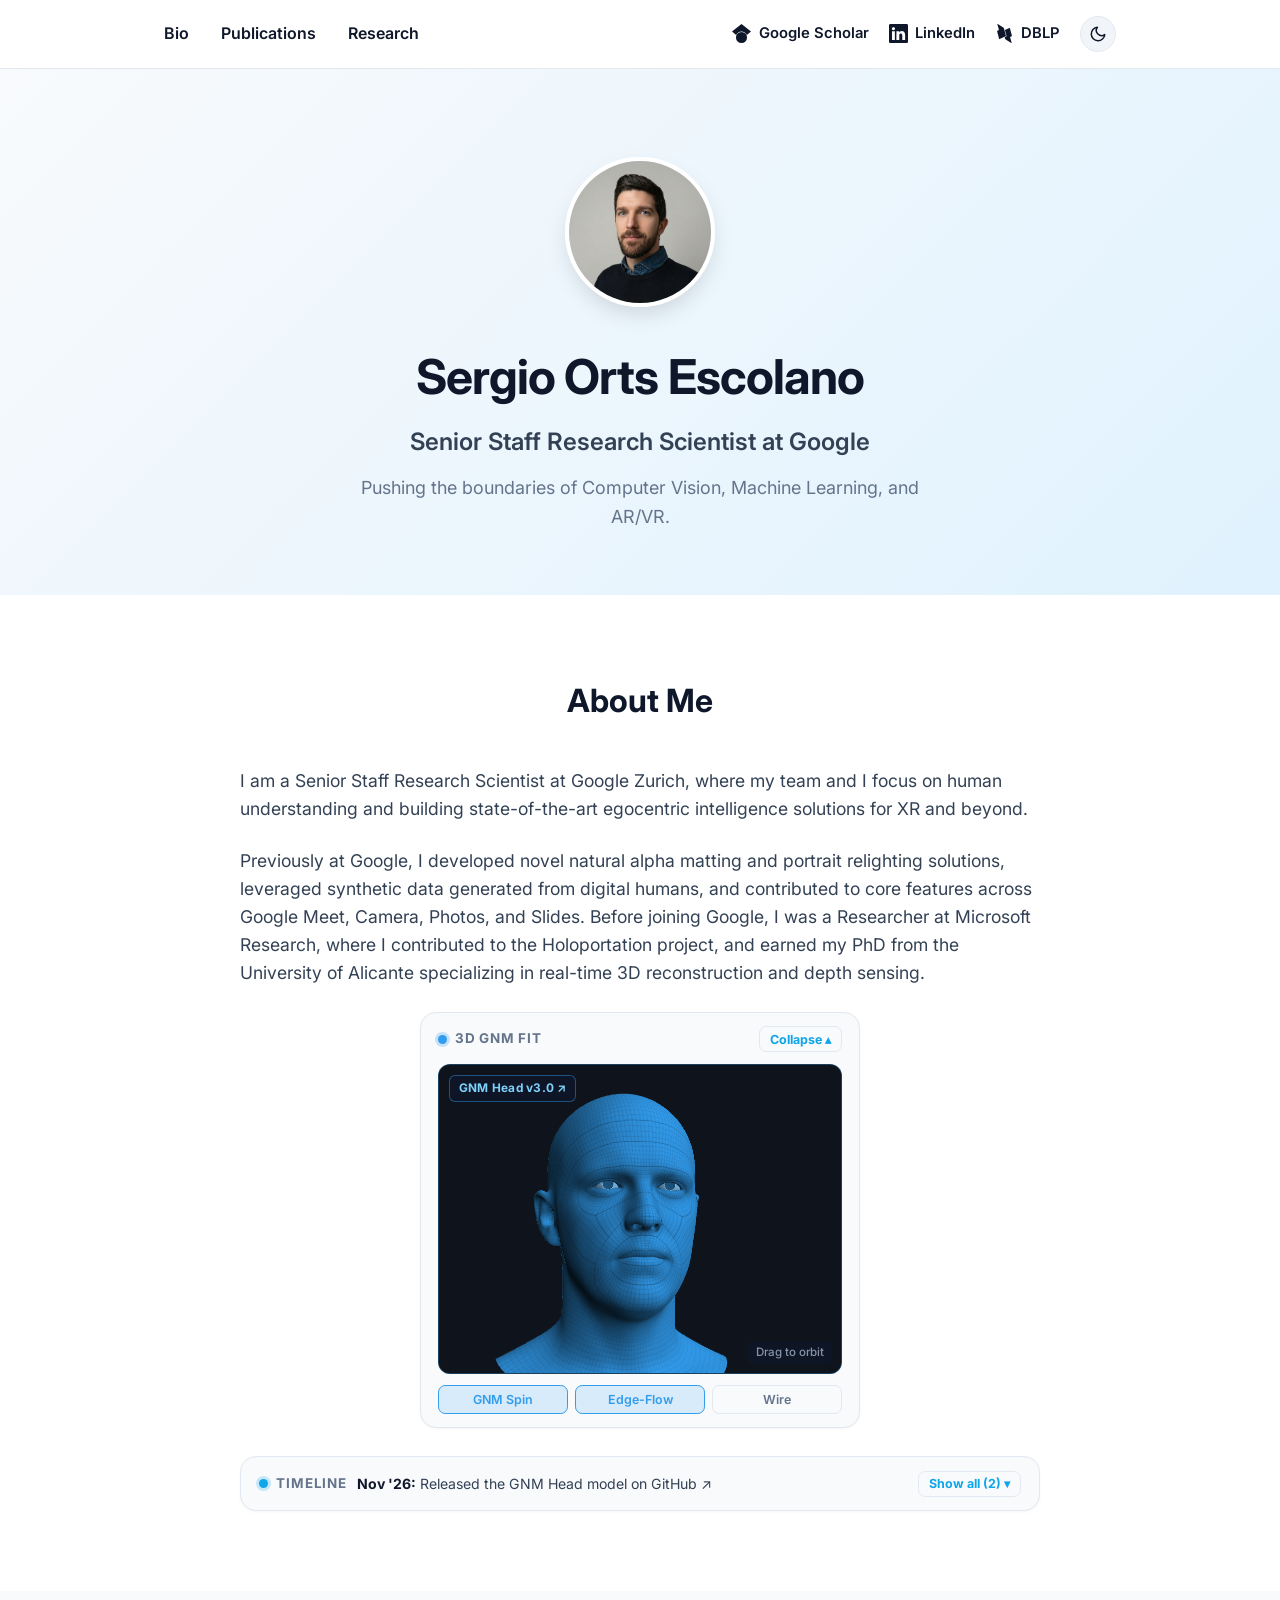
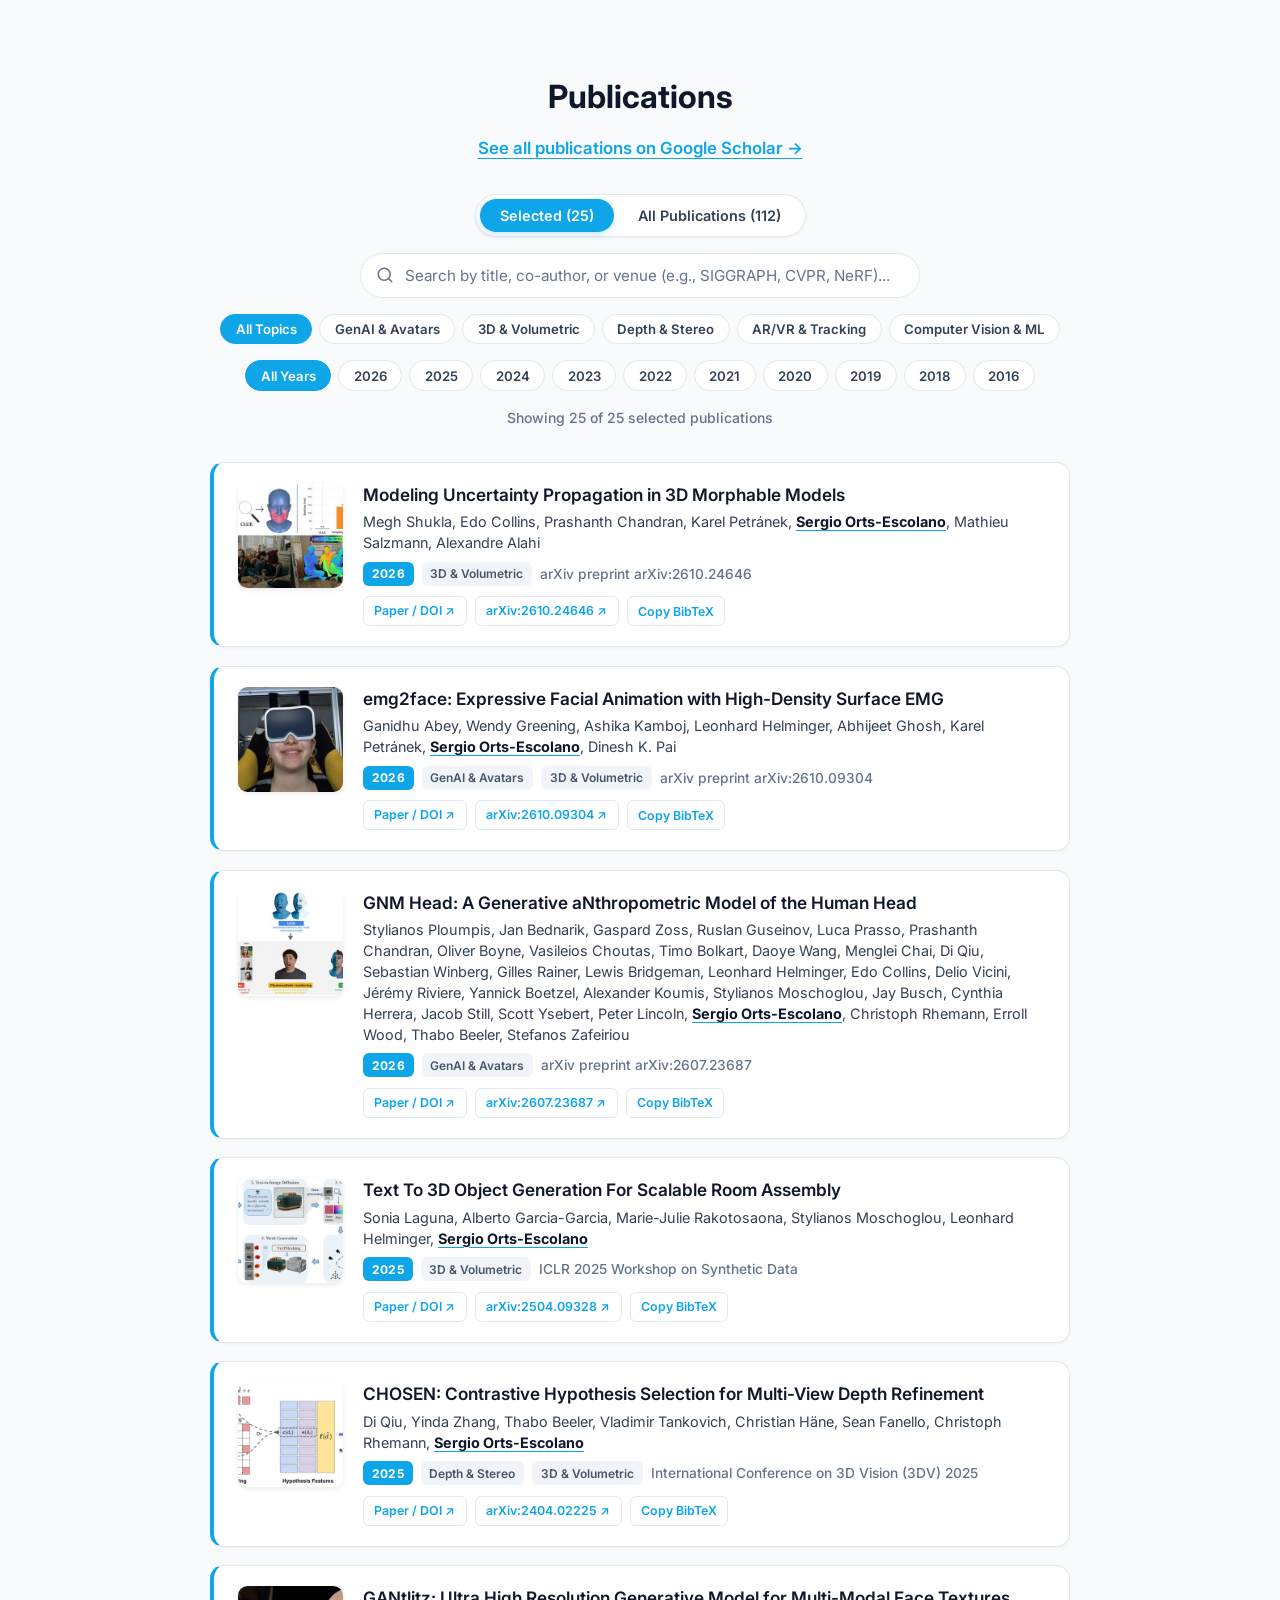
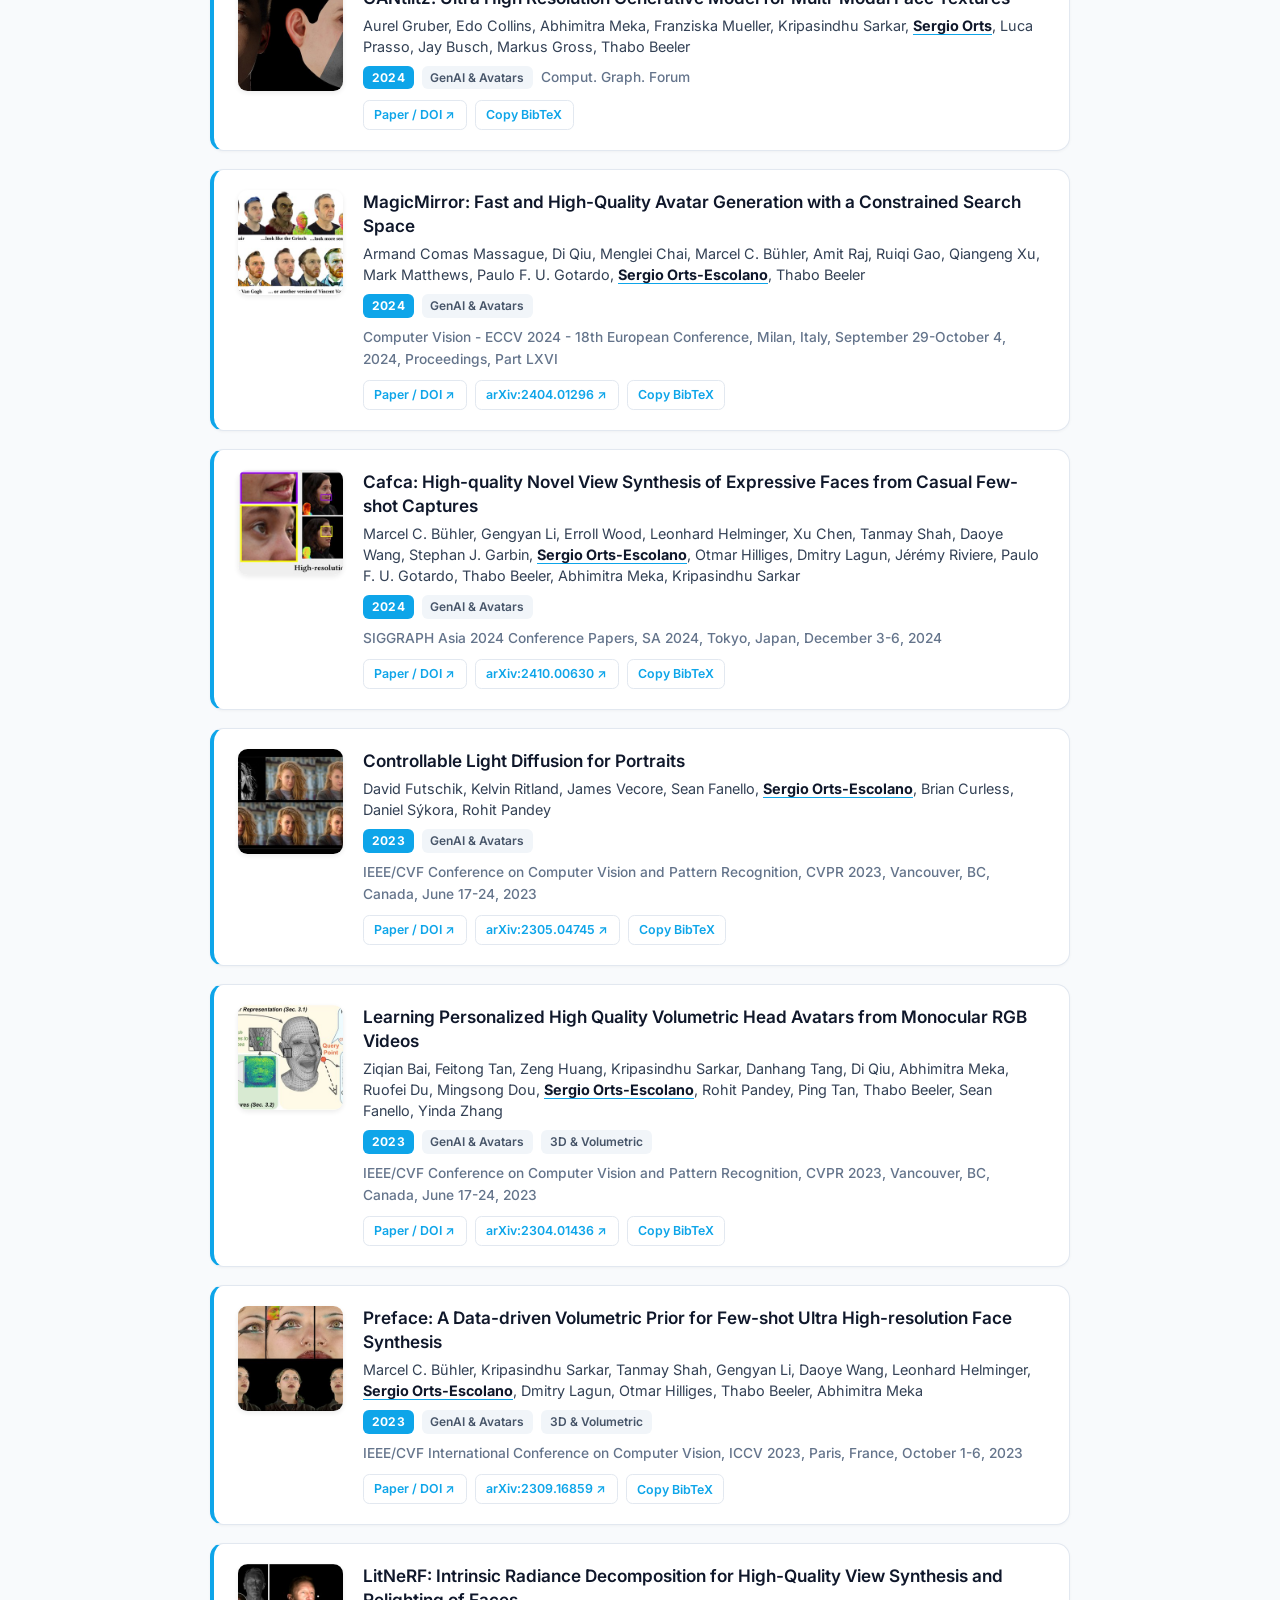
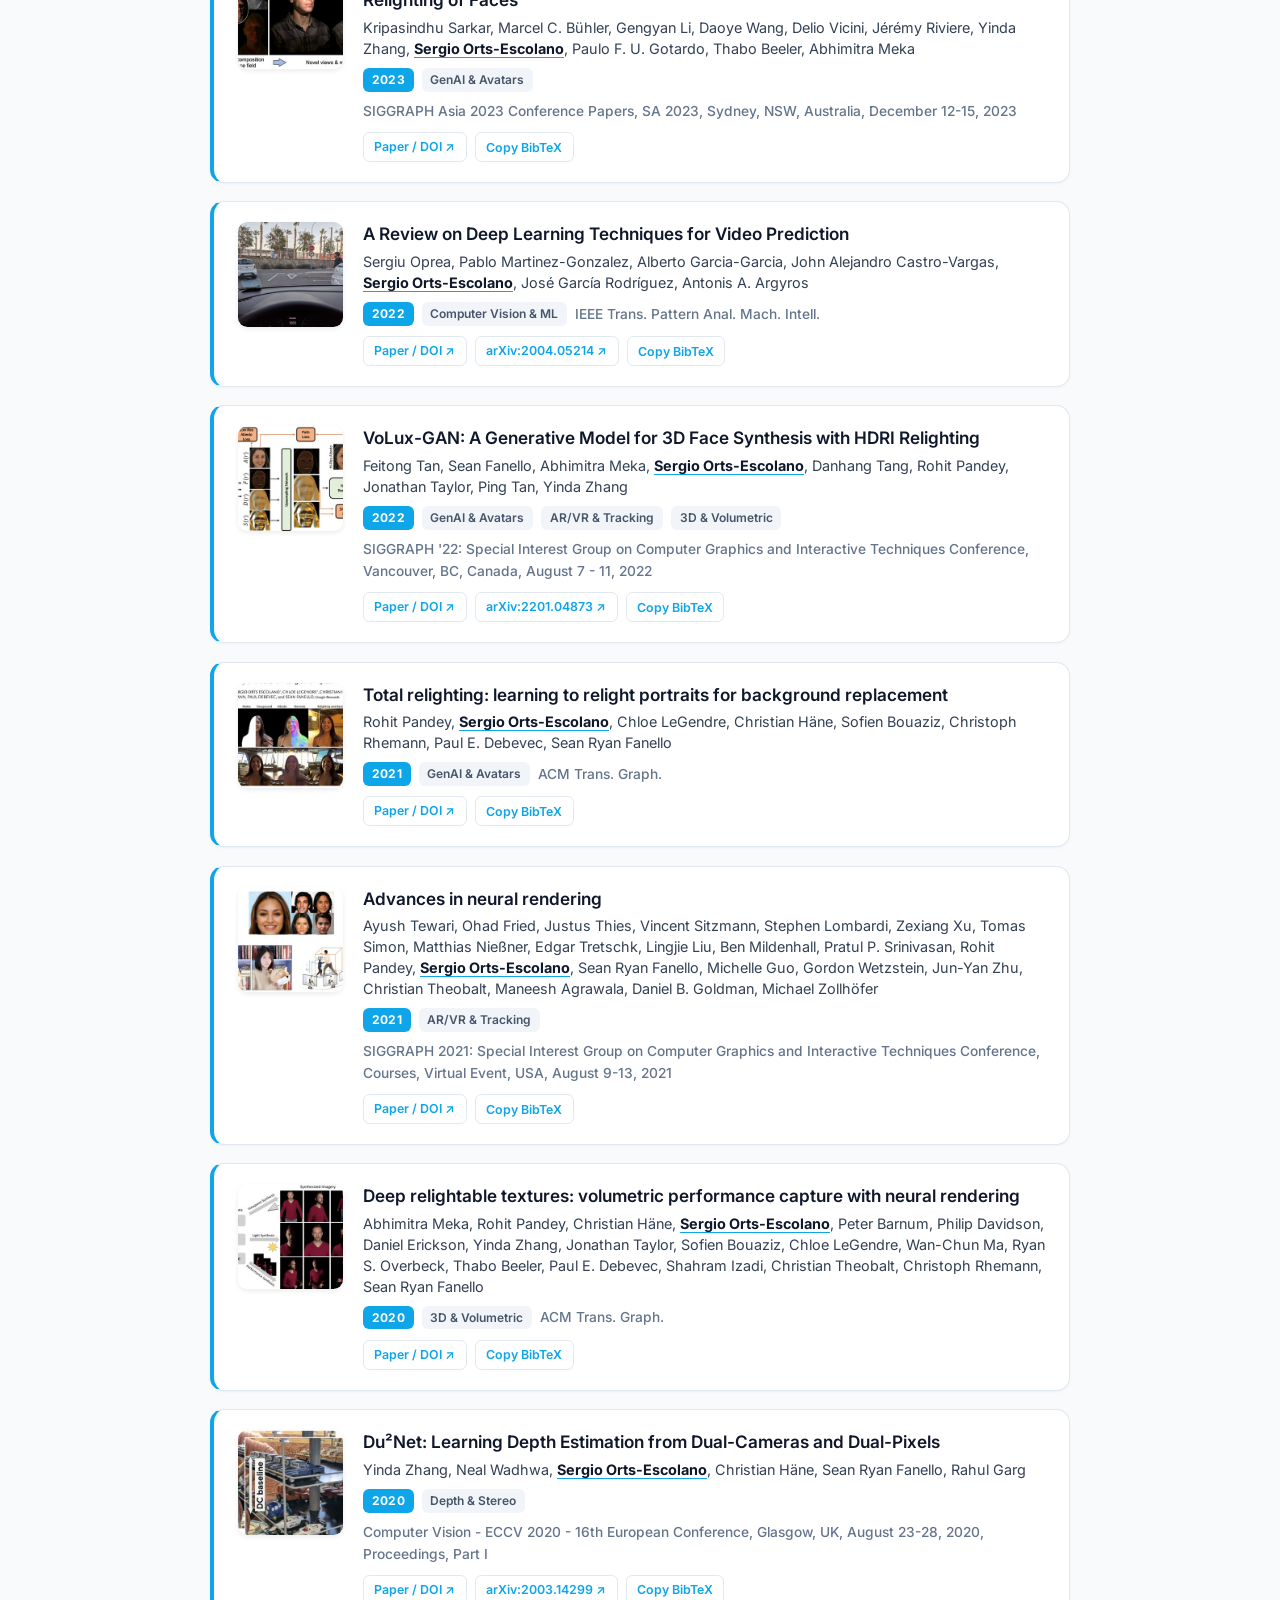
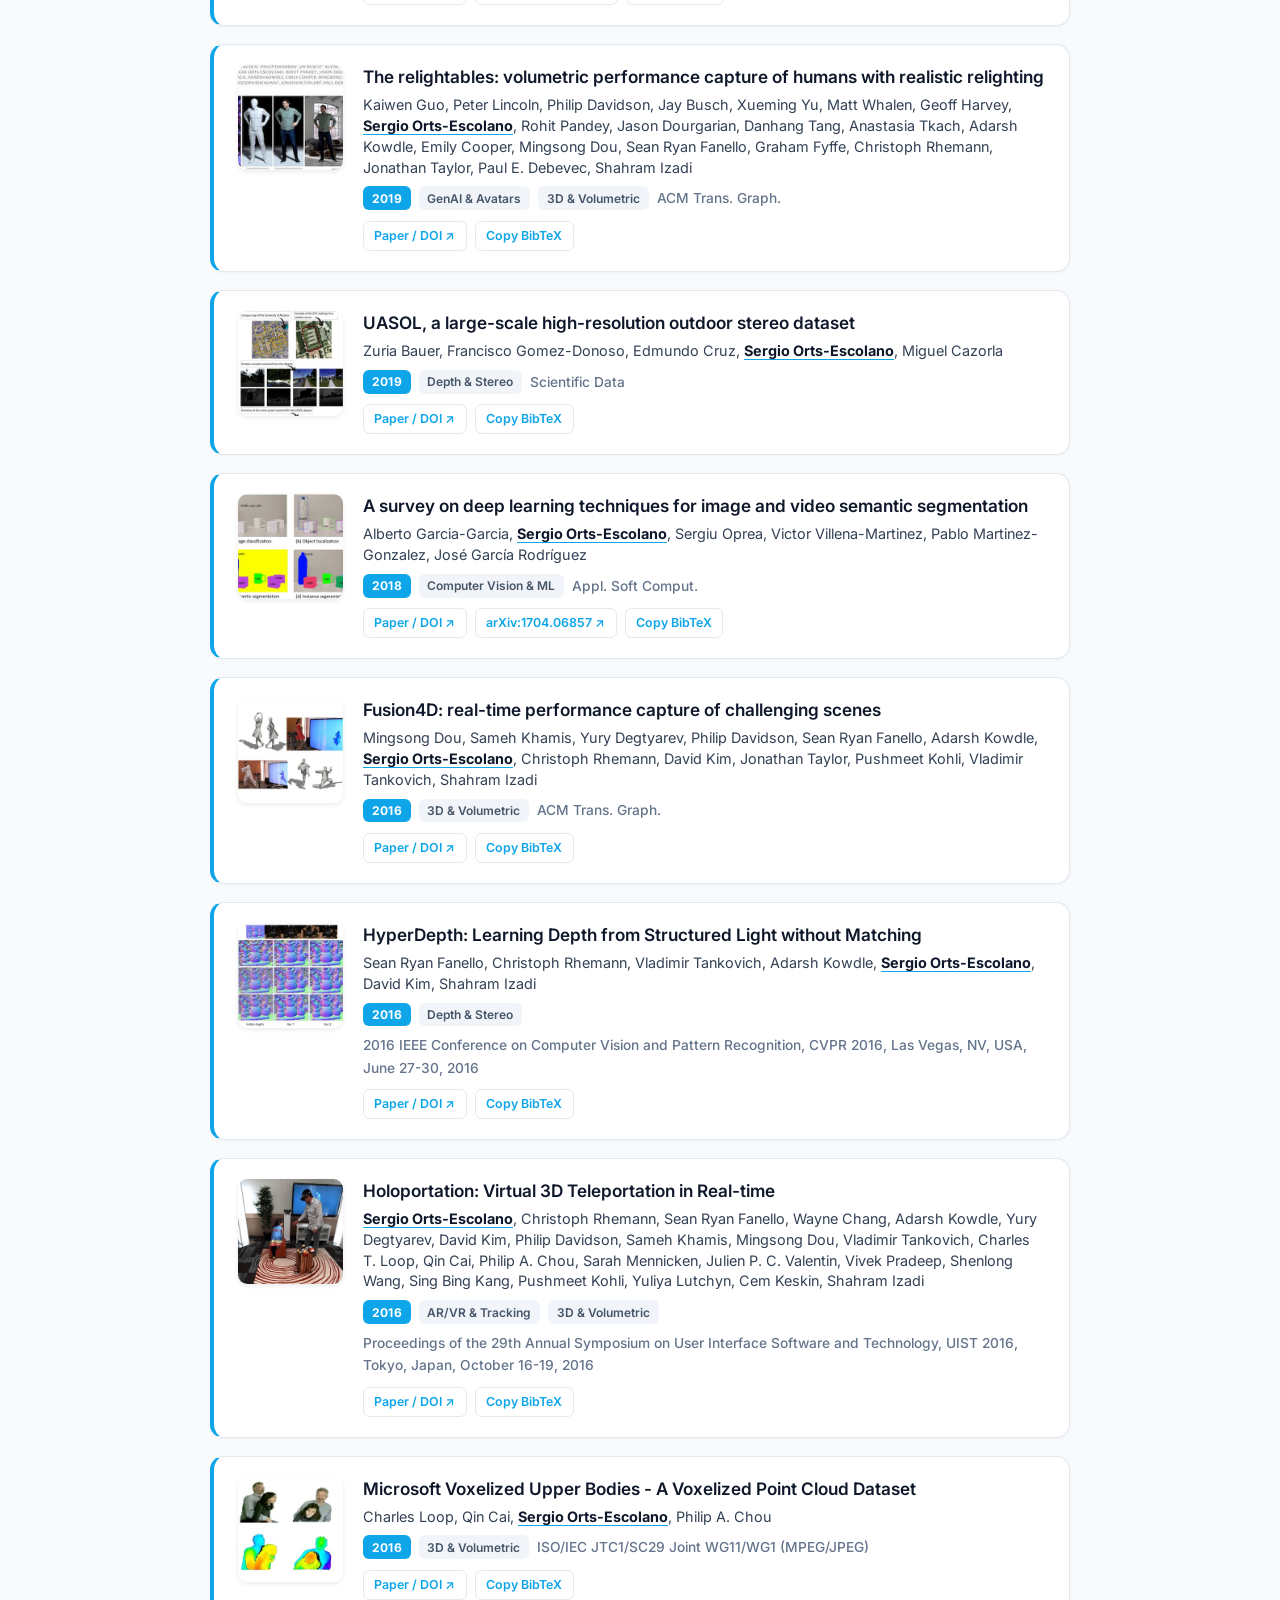
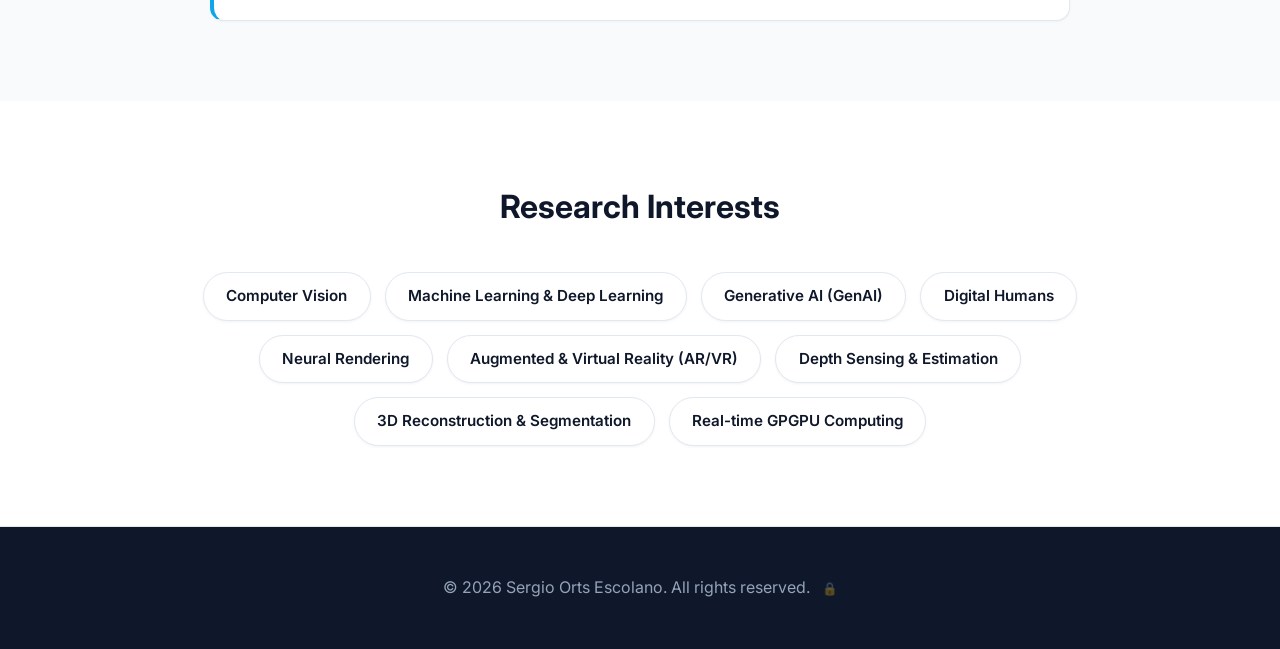
==== index.html @ dd2d7b8d "Enlarge desktop floating 3D GNM viewer and news timeline panels" ====
<!DOCTYPE html>
<html lang="en">

<head>
    <meta charset="UTF-8">
    <meta name="viewport" content="width=device-width, initial-scale=1.0">
    <title>Sergio Orts Escolano - Senior Staff Research Scientist</title>
    <meta name="description"
        content="Sergio Orts Escolano is a Senior Staff Research Scientist at Google specializing in Computer Vision, Machine Learning, Neural Rendering, 3D Reconstruction, and AR/VR.">
    <meta name="author" content="Sergio Orts Escolano">

    <!-- Open Graph / Social Sharing -->
    <meta property="og:type" content="website">
    <meta property="og:title" content="Sergio Orts Escolano - Senior Staff Research Scientist">
    <meta property="og:description"
        content="Pushing the boundaries of Computer Vision, Machine Learning, Generative AI, and AR/VR at Google.">
    <meta property="og:image" content="profile.png">
    <meta name="twitter:card" content="summary">
    <meta name="twitter:title" content="Sergio Orts Escolano - Senior Staff Research Scientist">
    <meta name="twitter:description"
        content="Pushing the boundaries of Computer Vision, Machine Learning, Generative AI, and AR/VR at Google.">
    <meta name="twitter:image" content="profile.png">

    <link rel="icon" type="image/svg+xml"
        href="data:image/svg+xml,<svg xmlns='http://www.w3.org/2000/svg' viewBox='0 0 100 100'><rect width='100' height='100' rx='20' fill='%230F172A'/><text x='50%25' y='54%25' dominant-baseline='central' text-anchor='middle' fill='%2338BDF8' font-family='sans-serif' font-weight='700' font-size='48'>SO</text></svg>">
    <link rel="preconnect" href="https://fonts.googleapis.com">
    <link rel="preconnect" href="https://fonts.gstatic.com" crossorigin>
    <link href="https://fonts.googleapis.com/css2?family=Inter:wght@400;500;600;700&display=swap" rel="stylesheet">
    <meta http-equiv="Cache-Control" content="no-cache, no-store, must-revalidate">
    <meta http-equiv="Pragma" content="no-cache">
    <meta http-equiv="Expires" content="0">
    <link rel="stylesheet" href="style.css?v=20261109b">
    <script>
        (function () {
            const savedTheme = localStorage.getItem('theme');
            if (savedTheme === 'dark' || (!savedTheme && window.matchMedia('(prefers-color-scheme: dark)').matches)) {
                document.documentElement.setAttribute('data-theme', 'dark');
            }
        })();
    </script>
</head>

<body>
    <header class="header">
        <div class="container">
            <nav class="nav" aria-label="Primary Navigation">
                <a href="#bio" class="nav-link">Bio</a>
                <a href="#publications" class="nav-link">Publications</a>
                <a href="#research" class="nav-link">Research</a>
            </nav>
            <div class="social-links">
                <a href="https://scholar.google.com/citations?hl=en&user=dznX1DMAAAAJ" target="_blank"
                    rel="noopener noreferrer" aria-label="Google Scholar">
                    <svg role="img" viewBox="0 0 24 24" fill="currentColor" class="social-icon"
                        xmlns="http://www.w3.org/2000/svg">
                        <title>Google Scholar</title>
                        <path
                            d="M5.242 13.769L0 9.5 12 0l12 9.5-5.242 4.269C17.548 11.249 14.978 9.5 12 9.5c-2.977 0-5.548 1.748-6.758 4.269zM12 10a7 7 0 1 0 0 14 7 7 0 0 0 0-14z" />
                    </svg>
                    <span>Google Scholar</span>
                </a>
                <a href="https://www.linkedin.com/in/sergioortsescolano" target="_blank" rel="noopener noreferrer"
                    aria-label="LinkedIn">
                    <svg role="img" viewBox="0 0 16 16" fill="currentColor" class="social-icon"
                        xmlns="http://www.w3.org/2000/svg">
                        <title>LinkedIn</title>
                        <path
                            d="M0 1.146C0 .513.526 0 1.175 0h13.65C15.474 0 16 .513 16 1.146v13.708c0 .633-.526 1.146-1.175 1.146H1.175C.526 16 0 15.487 0 14.854zm4.943 12.248V6.169H2.542v7.225zm-1.2-8.212c.837 0 1.358-.554 1.358-1.248-.015-.709-.52-1.248-1.342-1.248S2.4 3.226 2.4 3.934c0 .694.521 1.248 1.327 1.248zm4.908 8.212V9.359c0-.216.016-.432.08-.586.173-.431.568-.878 1.232-.878.869 0 1.216.662 1.216 1.634v3.865h2.401V9.25c0-2.22-1.184-3.252-2.764-3.252-1.274 0-1.845.7-2.165 1.193v.025h-.016l.016-.025V6.169h-2.4c.03.678 0 7.225 0 7.225z" />
                    </svg>
                    <span>LinkedIn</span>
                </a>
                <a href="https://dblp.org/pid/92/9685.html" target="_blank" rel="noopener noreferrer"
                    aria-label="DBLP">
                    <svg role="img" viewBox="0 0 24 24" fill="currentColor" class="social-icon"
                        xmlns="http://www.w3.org/2000/svg">
                        <title>DBLP</title>
                        <path
                            d="M3.075.002c-.096.013-.154.092-.094.31L4.97 7.73 3.1 8.6s-.56.26-.4.85l2.45 9.159s.16.59.72.33l6.169-2.869 1.3-.61s.52-.24.42-.79l-.01-.06-1.13-4.22-.658-2.45-.672-2.49v-.04s-.16-.59-.84-1L3.5.141s-.265-.16-.425-.139zM18.324 5.03a.724.724 0 0 0-.193.06l-5.602 2.6.862 3.2 1.09 4.08.01.06c.05.47-.411.79-.411.79l-1.88.87.5 1.89.04.1c.07.17.28.6.81.91l6.95 4.269s.68.41.52-.17l-1.981-7.4 1.861-.86s.56-.26.4-.85L18.85 5.42s-.116-.452-.526-.39z" />
                    </svg>
                    <span>DBLP</span>
                </a>
                <button id="theme-toggle" class="theme-toggle" type="button" aria-label="Toggle dark mode"
                    title="Toggle dark/light mode">
                    <svg class="sun-icon" xmlns="http://www.w3.org/2000/svg" width="18" height="18" viewBox="0 0 24 24"
                        fill="none" stroke="currentColor" stroke-width="2" stroke-linecap="round"
                        stroke-linejoin="round">
                        <circle cx="12" cy="12" r="5"></circle>
                        <line x1="12" y1="1" x2="12" y2="3"></line>
                        <line x1="12" y1="21" x2="12" y2="23"></line>
                        <line x1="4.22" y1="4.22" x2="5.64" y2="5.64"></line>
                        <line x1="18.36" y1="18.36" x2="19.78" y2="19.78"></line>
                        <line x1="1" y1="12" x2="3" y2="12"></line>
                        <line x1="21" y1="12" x2="23" y2="12"></line>
                        <line x1="4.22" y1="19.78" x2="5.64" y2="18.36"></line>
                        <line x1="18.36" y1="5.64" x2="19.78" y2="4.22"></line>
                    </svg>
                    <svg class="moon-icon" xmlns="http://www.w3.org/2000/svg" width="18" height="18" viewBox="0 0 24 24"
                        fill="none" stroke="currentColor" stroke-width="2" stroke-linecap="round"
                        stroke-linejoin="round">
                        <path d="M21 12.79A9 9 0 1 1 11.21 3 7 7 0 0 0 21 12.79z"></path>
                    </svg>
                </button>
            </div>
        </div>
    </header>

    <main>
        <section id="hero" class="hero text-center">
            <div class="container">
                <img src="profile.png" alt="Sergio Orts Escolano" class="profile-pic" width="150" height="150">
                <h1 class="name">Sergio Orts Escolano</h1>
                <p class="title">Senior Staff Research Scientist at Google</p>
                <p class="tagline">Pushing the boundaries of Computer Vision, Machine Learning, and AR/VR.</p>
            </div>
        </section>

        <section id="bio" class="section">
            <div class="container">
                <h2 class="section-title">About Me</h2>
                <div class="bio-content">
                    <p>
                        I am a Senior Staff Research Scientist at Google Zurich, where my team and I focus on human
                        understanding and building state-of-the-art egocentric intelligence solutions for XR and beyond.
                    </p>
                    <p>
                        Previously at Google, I developed novel natural alpha matting and portrait relighting solutions,
                        leveraged synthetic data generated from digital humans, and contributed to core features across
                        Google Meet, Camera, Photos, and Slides. Before joining Google, I was a Researcher at Microsoft
                        Research, where I contributed to the Holoportation project, and earned my PhD from the
                        University of Alicante specializing in real-time 3D reconstruction and depth sensing.
                    </p>
                </div>
                <aside id="gnm-floating-viewer" class="gnm-viewer-card" aria-label="3D GNM Face Model Viewer"></aside>
                <aside id="news-timeline-spine" class="news-spine" aria-label="Recent News Timeline"></aside>
            </div>
        </section>

        <section id="publications" class="section bg-light">
            <div class="container">
                <h2 class="section-title">Publications</h2>
                <p class="text-center scholar-subtitle">
                    <a href="https://scholar.google.com/citations?hl=en&user=dznX1DMAAAAJ" target="_blank"
                        rel="noopener noreferrer" class="scholar-link">
                        See all publications on Google Scholar &rarr;
                    </a>
                </p>

                <div class="pub-controls">
                    <div id="view-mode-filters" class="view-mode-toggle text-center" role="group"
                        aria-label="Filter between selected and all publications">
                        <!-- Selected / All toggle injected here -->
                    </div>

                    <div class="search-wrapper">
                        <svg class="search-icon" xmlns="http://www.w3.org/2000/svg" width="18" height="18"
                            viewBox="0 0 24 24" fill="none" stroke="currentColor" stroke-width="2"
                            stroke-linecap="round" stroke-linejoin="round">
                            <circle cx="11" cy="11" r="8"></circle>
                            <line x1="21" y1="21" x2="16.65" y2="16.65"></line>
                        </svg>
                        <input type="search" id="pub-search" class="pub-search-input"
                            placeholder="Search by title, co-author, or venue (e.g., SIGGRAPH, CVPR, NeRF)..."
                            aria-label="Search publications">
                    </div>

                    <div id="category-filters" class="category-filters text-center" role="group"
                        aria-label="Filter by topic">
                        <!-- Category filters injected here -->
                    </div>

                    <div id="year-filters" class="year-filters text-center" role="group" aria-label="Filter by year">
                        <!-- Year filters injected here -->
                    </div>

                    <div id="pub-count" class="pub-count text-center" aria-live="polite"></div>
                </div>

                <div id="dynamic-publications" class="publication-list">
                    <div class="text-center">Loading publications...</div>
                </div>
            </div>
        </section>

        <section id="research" class="section">
            <div class="container">
                <h2 class="section-title">Research Interests</h2>
                <ul class="interests-list">
                    <li>Computer Vision</li>
                    <li>Machine Learning &amp; Deep Learning</li>
                    <li>Generative AI (GenAI)</li>
                    <li>Digital Humans</li>
                    <li>Neural Rendering</li>
                    <li>Augmented &amp; Virtual Reality (AR/VR)</li>
                    <li>Depth Sensing &amp; Estimation</li>
                    <li>3D Reconstruction &amp; Segmentation</li>
                    <li>Real-time GPGPU Computing</li>
                </ul>
            </div>
        </section>
    </main>

    <footer class="footer text-center">
        <div class="container">
            <p>
                &copy; <span id="current-year">2026</span> Sergio Orts Escolano. All rights reserved.
                <button type="button" id="admin-footer-trigger" class="admin-footer-trigger" aria-label="Manage Publications" title="Manage Publications">
                    &#128274;
                </button>
            </p>
        </div>
    </footer>
    <script src="scripts/publications.js?v=20261109b"></script>
    <script src="scripts/gnm_viewer.js?v=20261109b"></script>
    <script src="scripts/admin.js?v=20261109b"></script>
</body>

</html>
---- style.css ----
:root {
    --primary-color: #0F172A;
    /* Dark Slate */
    --accent-color: #0EA5E9;
    /* Sky Blue */
    --accent-hover: #0284C7;
    --text-color: #334155;
    --muted-color: #64748B;
    --bg-color: #FFFFFF;
    --light-bg: #F8FAFC;
    --card-bg: #FFFFFF;
    --border-color: #E2E8F0;
    --header-bg: rgba(255, 255, 255, 0.92);
    --hero-gradient: linear-gradient(135deg, #F8FAFC 0%, #E0F2FE 100%);
    --badge-bg: #F1F5F9;
    --badge-text: #475569;
    --font-family: 'Inter', -apple-system, BlinkMacSystemFont, sans-serif;
    --max-width: 1000px;
}

[data-theme="dark"] {
    --primary-color: #F8FAFC;
    --accent-color: #38BDF8;
    --accent-hover: #7DD3FC;
    --text-color: #CBD5E1;
    --muted-color: #94A3B8;
    --bg-color: #0B1120;
    --light-bg: #111827;
    --card-bg: #1E293B;
    --border-color: #334155;
    --header-bg: rgba(11, 17, 32, 0.92);
    --hero-gradient: linear-gradient(135deg, #0F172A 0%, #0C4A6E 100%);
    --badge-bg: #334155;
    --badge-text: #E2E8F0;
}

html {
    scroll-behavior: smooth;
    scroll-padding-top: 5rem;
}

* {
    box-sizing: border-box;
    margin: 0;
    padding: 0;
}

body {
    font-family: var(--font-family);
    color: var(--text-color);
    line-height: 1.6;
    background-color: var(--bg-color);
    transition: background-color 0.25s ease, color 0.25s ease;
}

a {
    text-decoration: none;
    color: inherit;
    transition: color 0.2s ease;
}

a:hover {
    color: var(--accent-color);
}

.container {
    max-width: var(--max-width);
    margin: 0 auto;
    padding: 0 1.5rem;
}

/* Header */
.header {
    background-color: var(--header-bg);
    backdrop-filter: blur(12px);
    -webkit-backdrop-filter: blur(12px);
    position: sticky;
    top: 0;
    z-index: 100;
    border-bottom: 1px solid var(--border-color);
    padding: 1rem 0;
    transition: background-color 0.25s ease, border-color 0.25s ease;
}

.header .container {
    display: flex;
    justify-content: space-between;
    align-items: center;
}

.nav {
    display: flex;
    justify-content: center;
    gap: 2rem;
}

.nav-link {
    font-weight: 600;
    color: var(--primary-color);
    position: relative;
    padding: 0.25rem 0;
}

.nav-link::after {
    content: '';
    position: absolute;
    left: 0;
    bottom: 0;
    width: 0;
    height: 2px;
    background-color: var(--accent-color);
    transition: width 0.2s ease;
}

.nav-link:hover::after {
    width: 100%;
}

/* Theme Toggle */
.theme-toggle {
    background: var(--badge-bg);
    border: 1px solid var(--border-color);
    color: var(--primary-color);
    width: 36px;
    height: 36px;
    border-radius: 50%;
    display: inline-flex;
    align-items: center;
    justify-content: center;
    cursor: pointer;
    transition: all 0.2s ease;
}

.theme-toggle:hover {
    border-color: var(--accent-color);
    color: var(--accent-color);
    transform: translateY(-1px);
}

.sun-icon {
    display: none;
}

.moon-icon {
    display: block;
}

[data-theme="dark"] .sun-icon {
    display: block;
}

[data-theme="dark"] .moon-icon {
    display: none;
}

/* Hero */
.hero {
    padding: 5.5rem 0 4rem;
    background: var(--hero-gradient);
    color: var(--primary-color);
}

.text-center {
    text-align: center;
}

.profile-pic {
    width: 150px;
    height: 150px;
    border-radius: 50%;
    object-fit: cover;
    margin-bottom: 1.5rem;
    border: 4px solid var(--card-bg);
    box-shadow: 0 10px 25px -5px rgba(0, 0, 0, 0.15);
}

.name {
    font-size: 3rem;
    font-weight: 700;
    margin-bottom: 0.5rem;
    letter-spacing: -0.02em;
}

.title {
    font-size: 1.5rem;
    font-weight: 600;
    color: var(--text-color);
    margin-bottom: 0.75rem;
}

.tagline {
    font-size: 1.125rem;
    color: var(--muted-color);
    max-width: 600px;
    margin: 0 auto;
}

/* Sections */
.section {
    padding: 5rem 0;
}

.section-title {
    font-size: 2rem;
    font-weight: 700;
    color: var(--primary-color);
    margin-bottom: 2.5rem;
    text-align: center;
}

.bg-light {
    background-color: var(--light-bg);
}

/* Bio */
.bio-content p {
    margin-bottom: 1.5rem;
    font-size: 1.1rem;
    max-width: 800px;
    margin-left: auto;
    margin-right: auto;
}

/* Interests */
.interests-list {
    display: flex;
    flex-wrap: wrap;
    justify-content: center;
    gap: 0.875rem;
    list-style: none;
}

.interests-list li {
    background: var(--card-bg);
    border: 1px solid var(--border-color);
    padding: 0.7rem 1.4rem;
    border-radius: 2rem;
    font-weight: 600;
    font-size: 0.95rem;
    color: var(--primary-color);
    box-shadow: 0 1px 3px rgba(0, 0, 0, 0.05);
    transition: transform 0.2s ease, border-color 0.2s ease;
}

.interests-list li:hover {
    transform: translateY(-2px);
    border-color: var(--accent-color);
}

/* Projects */
.project-grid {
    display: grid;
    grid-template-columns: repeat(auto-fit, minmax(320px, 1fr));
    gap: 2rem;
}

.project-card {
    background: var(--card-bg);
    padding: 0;
    border-radius: 1rem;
    border: 1px solid var(--border-color);
    transition: transform 0.2s ease, box-shadow 0.2s ease, border-color 0.2s ease;
    display: flex;
    flex-direction: column;
    overflow: hidden;
}

@media (min-width: 768px) {
    .project-card {
        flex-direction: row;
        align-items: stretch;
    }

    .project-img {
        width: 200px;
        height: auto;
        min-height: 100%;
        object-fit: cover;
        flex-shrink: 0;
    }
}

.project-img {
    width: 100%;
    height: 190px;
    object-fit: cover;
}

.project-content {
    padding: 1.75rem;
    display: flex;
    flex-direction: column;
    justify-content: center;
}

.project-card:hover {
    transform: translateY(-3px);
    box-shadow: 0 10px 20px -5px rgba(0, 0, 0, 0.12);
    border-color: var(--accent-color);
}

.project-card h3 {
    font-size: 1.4rem;
    margin-bottom: 0.25rem;
    color: var(--primary-color);
}

.project-role {
    font-size: 0.8rem;
    text-transform: uppercase;
    letter-spacing: 0.06em;
    color: var(--accent-color);
    margin-bottom: 0.85rem;
    font-weight: 700;
}

/* Publications Controls */
.scholar-subtitle {
    margin-top: -1.75rem;
    margin-bottom: 2rem;
}

.scholar-link {
    display: inline-block;
    color: var(--accent-color);
    font-weight: 600;
    font-size: 1.05rem;
    text-decoration: underline;
    text-underline-offset: 4px;
}

.scholar-link:hover {
    color: var(--accent-hover);
}

.pub-controls {
    max-width: 860px;
    margin: 0 auto 2rem;
    display: flex;
    flex-direction: column;
    gap: 1rem;
}

.view-mode-toggle {
    display: inline-flex;
    align-self: center;
    background: var(--card-bg);
    border: 1px solid var(--border-color);
    border-radius: 2.5rem;
    padding: 0.25rem;
    gap: 0.25rem;
    box-shadow: 0 1px 3px rgba(0, 0, 0, 0.05);
}

.view-mode-btn {
    background: transparent;
    border: none;
    color: var(--text-color);
    padding: 0.5rem 1.25rem;
    border-radius: 2rem;
    font-family: var(--font-family);
    font-size: 0.9rem;
    font-weight: 600;
    cursor: pointer;
    transition: all 0.2s ease;
}

.view-mode-btn:hover {
    color: var(--accent-color);
}

.view-mode-btn.active {
    background: var(--accent-color);
    color: #FFFFFF;
    box-shadow: 0 2px 6px rgba(14, 165, 233, 0.25);
}

.search-wrapper {
    position: relative;
    max-width: 560px;
    width: 100%;
    margin: 0 auto;
}

.search-icon {
    position: absolute;
    left: 1rem;
    top: 50%;
    transform: translateY(-50%);
    color: var(--muted-color);
    pointer-events: none;
}

.pub-search-input {
    width: 100%;
    padding: 0.75rem 1rem 0.75rem 2.75rem;
    border-radius: 2rem;
    border: 1px solid var(--border-color);
    background-color: var(--card-bg);
    color: var(--primary-color);
    font-family: var(--font-family);
    font-size: 0.95rem;
    outline: none;
    transition: border-color 0.2s ease, box-shadow 0.2s ease;
}

.pub-search-input::placeholder {
    color: var(--muted-color);
}

.pub-search-input:focus {
    border-color: var(--accent-color);
    box-shadow: 0 0 0 3px rgba(14, 165, 233, 0.15);
}

/* Filter Buttons */
.category-filters,
.year-filters {
    display: flex;
    flex-wrap: wrap;
    justify-content: center;
    gap: 0.45rem;
}

.filter-btn {
    background: var(--card-bg);
    border: 1px solid var(--border-color);
    color: var(--text-color);
    padding: 0.4rem 0.9rem;
    border-radius: 2rem;
    font-family: var(--font-family);
    font-size: 0.825rem;
    font-weight: 600;
    cursor: pointer;
    transition: all 0.18s ease;
}

.filter-btn:hover {
    border-color: var(--accent-color);
    color: var(--accent-color);
}

.filter-btn.active {
    background: var(--accent-color);
    border-color: var(--accent-color);
    color: #FFFFFF;
}

.pub-count {
    font-size: 0.875rem;
    color: var(--muted-color);
    font-weight: 500;
}

/* Publications List */
.publication-list {
    max-width: 860px;
    margin: 0 auto;
    display: flex;
    flex-direction: column;
    gap: 1.15rem;
}

.publication-item {
    background: var(--card-bg);
    padding: 1.25rem 1.5rem;
    border-radius: 0.85rem;
    border: 1px solid var(--border-color);
    border-left: 4px solid var(--accent-color);
    box-shadow: 0 1px 3px rgba(0, 0, 0, 0.04);
    display: flex;
    flex-direction: row;
    gap: 1.25rem;
    align-items: flex-start;
    transition: transform 0.2s ease, box-shadow 0.2s ease;
}

.publication-item:hover {
    transform: translateY(-2px);
    box-shadow: 0 6px 16px -4px rgba(0, 0, 0, 0.08);
}

.publication-img {
    width: 105px;
    height: 105px;
    object-fit: cover;
    border-radius: 0.6rem;
    box-shadow: 0 2px 5px rgba(0, 0, 0, 0.08);
    flex-shrink: 0;
}

.publication-content-wrapper {
    flex: 1;
    min-width: 0;
}

.publication-item cite {
    display: block;
    font-style: normal;
    font-weight: 600;
    font-size: 1.075rem;
    line-height: 1.4;
    color: var(--primary-color);
    margin-bottom: 0.35rem;
}

.publication-link {
    color: var(--primary-color);
    text-decoration: none;
    transition: color 0.2s ease;
}

.publication-link:hover {
    color: var(--accent-color);
    text-decoration: underline;
    text-underline-offset: 3px;
}

.pub-author {
    font-size: 0.9rem;
    color: var(--text-color);
    margin-bottom: 0.5rem;
    line-height: 1.45;
}

.pub-author .author-self {
    color: var(--primary-color);
    font-weight: 700;
    text-decoration: underline;
    text-decoration-color: var(--accent-color);
    text-underline-offset: 3px;
}

.pub-meta {
    display: flex;
    flex-wrap: wrap;
    align-items: center;
    gap: 0.5rem;
    margin-bottom: 0.65rem;
}

.pub-year-badge {
    background: var(--accent-color);
    color: #FFFFFF;
    font-size: 0.75rem;
    font-weight: 700;
    padding: 0.15rem 0.55rem;
    border-radius: 0.375rem;
    letter-spacing: 0.02em;
}

.pub-cat-badge {
    background: var(--badge-bg);
    color: var(--badge-text);
    font-size: 0.75rem;
    font-weight: 600;
    padding: 0.15rem 0.55rem;
    border-radius: 0.375rem;
}

.publication-item .conf {
    font-size: 0.86rem;
    color: var(--muted-color);
    font-weight: 500;
}

.pub-actions {
    display: flex;
    flex-wrap: wrap;
    gap: 0.5rem;
    margin-top: 0.5rem;
}

.pub-action-btn {
    display: inline-flex;
    align-items: center;
    gap: 0.3rem;
    padding: 0.25rem 0.65rem;
    font-size: 0.775rem;
    font-weight: 600;
    font-family: var(--font-family);
    color: var(--accent-color);
    background: transparent;
    border: 1px solid var(--border-color);
    border-radius: 0.4rem;
    cursor: pointer;
    transition: all 0.18s ease;
}

.pub-action-btn:hover {
    background: var(--accent-color);
    border-color: var(--accent-color);
    color: #FFFFFF;
}

/* Footer */
.footer {
    padding: 3rem 0;
    background-color: #0F172A;
    color: #94A3B8;
    border-top: 1px solid var(--border-color);
}

.social-links {
    margin-bottom: 0;
    display: flex;
    align-items: center;
    justify-content: center;
    gap: 1.25rem;
}

.social-links a {
    color: var(--primary-color);
    font-weight: 600;
    font-size: 0.925rem;
    display: flex;
    align-items: center;
    gap: 0.45rem;
}

.social-links a:hover {
    color: var(--accent-color);
}

.social-icon {
    width: 19px;
    height: 19px;
}

/* Responsive */
@media (max-width: 768px) {
    html {
        scroll-padding-top: 7.5rem;
    }

    .header .container {
        flex-direction: column;
        gap: 0.85rem;
    }

    .nav {
        flex-direction: row;
        flex-wrap: wrap;
        justify-content: center;
        gap: 1.25rem;
    }

    .social-links {
        flex-wrap: wrap;
        gap: 1rem;
    }

    .name {
        font-size: 2.25rem;
    }

    .title {
        font-size: 1.25rem;
    }
}

@media (max-width: 600px) {
    .publication-item {
        flex-direction: column;
        padding: 1.15rem;
        gap: 0.85rem;
    }

    .publication-img {
        width: 64px;
        height: 64px;
    }

    .social-links a span {
        font-size: 0.85rem;
    }
}

/* =========================================================================
   Password-Protected Publications Admin Panel & Modals
   ========================================================================= */
.admin-footer-trigger {
    background: transparent;
    border: none;
    color: #475569;
    font-size: 0.78rem;
    margin-left: 0.5rem;
    cursor: pointer;
    opacity: 0.35;
    transition: opacity 0.2s ease, transform 0.2s ease;
    vertical-align: middle;
}

.admin-footer-trigger:hover {
    opacity: 0.9;
    transform: scale(1.1);
}

.admin-panel-section {
    padding: 3rem 0 1.5rem;
    background: var(--light-bg);
    border-top: 2px solid var(--accent-color);
    border-bottom: 1px solid var(--border-color);
}

.admin-dashboard-card {
    background: var(--card-bg);
    border: 1px solid var(--border-color);
    border-radius: 1rem;
    padding: 1.75rem;
    box-shadow: 0 10px 25px -5px rgba(0, 0, 0, 0.08);
}

.admin-header-bar {
    display: flex;
    justify-content: space-between;
    align-items: flex-start;
    flex-wrap: wrap;
    gap: 1rem;
    margin-bottom: 1.5rem;
    padding-bottom: 1.25rem;
    border-bottom: 1px solid var(--border-color);
}

.admin-badge-pill {
    display: inline-block;
    background: rgba(14, 165, 233, 0.14);
    color: var(--accent-color);
    font-size: 0.75rem;
    font-weight: 700;
    padding: 0.2rem 0.65rem;
    border-radius: 1rem;
    margin-bottom: 0.35rem;
    text-transform: uppercase;
    letter-spacing: 0.05em;
}

.admin-title {
    font-size: 1.5rem;
    font-weight: 700;
    color: var(--primary-color);
}

.admin-header-actions {
    display: flex;
    flex-wrap: wrap;
    gap: 0.5rem;
    align-items: center;
}

.admin-stats-grid {
    display: grid;
    grid-template-columns: repeat(auto-fit, minmax(160px, 1fr));
    gap: 0.85rem;
    margin-bottom: 1.25rem;
}

.admin-stat-box {
    background: var(--light-bg);
    border: 1px solid var(--border-color);
    border-radius: 0.75rem;
    padding: 0.85rem 1rem;
    display: flex;
    flex-direction: column;
}

.admin-stat-label {
    font-size: 0.78rem;
    color: var(--muted-color);
    font-weight: 600;
    text-transform: uppercase;
    letter-spacing: 0.03em;
}

.admin-stat-value {
    font-size: 1.55rem;
    font-weight: 700;
    color: var(--primary-color);
    margin-top: 0.15rem;
}

.admin-save-toolbar {
    display: flex;
    justify-content: space-between;
    align-items: center;
    flex-wrap: wrap;
    gap: 0.85rem;
    background: var(--light-bg);
    border: 1px solid var(--border-color);
    border-radius: 0.75rem;
    padding: 0.85rem 1.1rem;
    margin-bottom: 1.25rem;
}

.admin-save-left {
    display: flex;
    flex-wrap: wrap;
    gap: 0.6rem;
    align-items: center;
}

.admin-unsaved-indicator {
    display: none;
    align-items: center;
    gap: 0.45rem;
    font-size: 0.85rem;
    font-weight: 600;
    color: #D97706;
}

.admin-unsaved-indicator.visible {
    display: inline-flex;
}

.admin-unsaved-dot {
    width: 9px;
    height: 9px;
    border-radius: 50%;
    background: #F59E0B;
    box-shadow: 0 0 0 3px rgba(245, 158, 11, 0.25);
}

/* Buttons & Inputs */
.admin-btn {
    display: inline-flex;
    align-items: center;
    justify-content: center;
    gap: 0.35rem;
    padding: 0.5rem 0.95rem;
    border-radius: 0.5rem;
    font-family: var(--font-family);
    font-size: 0.85rem;
    font-weight: 600;
    cursor: pointer;
    border: 1px solid transparent;
    transition: all 0.18s ease;
}

.admin-btn-sm {
    padding: 0.32rem 0.68rem;
    font-size: 0.78rem;
}

.admin-btn-primary {
    background: var(--accent-color);
    color: #FFFFFF;
}

.admin-btn-primary:hover {
    background: var(--accent-hover);
}

.admin-btn-accent {
    background: #10B981;
    color: #FFFFFF;
}

.admin-btn-accent:hover {
    background: #059669;
}

.admin-btn-secondary {
    background: var(--card-bg);
    border-color: var(--border-color);
    color: var(--primary-color);
}

.admin-btn-secondary:hover {
    border-color: var(--accent-color);
    color: var(--accent-color);
}

.admin-btn-danger-outline {
    background: transparent;
    border-color: #EF4444;
    color: #EF4444;
}

.admin-btn-danger-outline:hover {
    background: #EF4444;
    color: #FFFFFF;
}

.admin-input,
.admin-select,
.admin-textarea {
    width: 100%;
    padding: 0.55rem 0.8rem;
    border-radius: 0.5rem;
    border: 1px solid var(--border-color);
    background: var(--card-bg);
    color: var(--primary-color);
    font-family: var(--font-family);
    font-size: 0.875rem;
    outline: none;
}

.admin-input:focus,
.admin-select:focus,
.admin-textarea:focus {
    border-color: var(--accent-color);
    box-shadow: 0 0 0 3px rgba(14, 165, 233, 0.15);
}

.admin-textarea {
    font-family: ui-monospace, SFMono-Regular, Menlo, Monaco, Consolas, monospace;
    font-size: 0.8rem;
    resize: vertical;
}

/* Filter Bar & Rows */
.admin-filter-bar {
    display: grid;
    grid-template-columns: 1fr auto auto;
    gap: 0.65rem;
    margin-bottom: 0.75rem;
}

.admin-table-count {
    font-size: 0.82rem;
    color: var(--muted-color);
    margin-bottom: 0.65rem;
    font-weight: 500;
}

.admin-pub-list {
    display: flex;
    flex-direction: column;
    gap: 0.6rem;
    max-height: 680px;
    overflow-y: auto;
    padding-right: 0.25rem;
}

.admin-pub-row {
    display: flex;
    align-items: center;
    gap: 1rem;
    padding: 0.75rem 1rem;
    border: 1px solid var(--border-color);
    border-radius: 0.65rem;
    background: var(--card-bg);
    transition: border-color 0.15s ease;
}

.admin-pub-row.is-selected {
    border-left: 4px solid #F59E0B;
}

.admin-pub-row:hover {
    border-color: var(--accent-color);
}

.admin-row-thumb-wrap {
    position: relative;
    width: 64px;
    height: 64px;
    flex-shrink: 0;
    cursor: pointer;
    border-radius: 0.45rem;
    overflow: hidden;
    border: 1px solid var(--border-color);
}

.admin-row-thumb {
    width: 100%;
    height: 100%;
    object-fit: cover;
}

.admin-thumb-overlay-btn {
    position: absolute;
    inset: 0;
    background: rgba(15, 23, 42, 0.68);
    color: #FFFFFF;
    border: none;
    font-size: 0.68rem;
    font-weight: 700;
    opacity: 0;
    cursor: pointer;
    transition: opacity 0.15s ease;
}

.admin-row-thumb-wrap:hover .admin-thumb-overlay-btn {
    opacity: 1;
}

.admin-thumb-staged-badge {
    position: absolute;
    top: 3px;
    right: 3px;
    background: #10B981;
    color: #FFFFFF;
    font-size: 0.6rem;
    font-weight: 800;
    padding: 1px 4px;
    border-radius: 3px;
}

.admin-row-main {
    flex: 1;
    min-width: 0;
}

.admin-row-title-line {
    display: flex;
    align-items: baseline;
    gap: 0.45rem;
    margin-bottom: 0.2rem;
}

.admin-year-pill {
    background: var(--badge-bg);
    color: var(--primary-color);
    font-size: 0.72rem;
    font-weight: 700;
    padding: 0.1rem 0.45rem;
    border-radius: 0.3rem;
    flex-shrink: 0;
}

.admin-row-title {
    font-size: 0.92rem;
    color: var(--primary-color);
    line-height: 1.3;
}

.admin-row-authors {
    font-size: 0.78rem;
    color: var(--text-color);
    white-space: nowrap;
    overflow: hidden;
    text-overflow: ellipsis;
}

.admin-row-venue {
    font-size: 0.74rem;
    color: var(--muted-color);
    margin-top: 0.12rem;
}

.admin-row-controls {
    display: flex;
    align-items: center;
    gap: 0.55rem;
    flex-shrink: 0;
    flex-wrap: wrap;
}

.admin-star-btn {
    padding: 0.35rem 0.7rem;
    border-radius: 2rem;
    border: 1px solid var(--border-color);
    background: var(--light-bg);
    color: var(--muted-color);
    font-size: 0.78rem;
    font-weight: 700;
    cursor: pointer;
    transition: all 0.15s ease;
}

.admin-star-btn.active {
    background: rgba(245, 158, 11, 0.16);
    border-color: #F59E0B;
    color: #D97706;
}

.admin-multi-cat-group {
    display: flex;
    flex-wrap: wrap;
    gap: 0.32rem;
    margin-top: 0.42rem;
}

.admin-cat-chip {
    background: var(--light-bg);
    border: 1px solid var(--border-color);
    color: var(--muted-color);
    padding: 0.16rem 0.52rem;
    border-radius: 1rem;
    font-family: var(--font-family);
    font-size: 0.7rem;
    font-weight: 600;
    cursor: pointer;
    transition: all 0.15s ease;
}

.admin-cat-chip:hover {
    border-color: var(--accent-color);
    color: var(--primary-color);
}

.admin-cat-chip.active {
    background: rgba(14, 165, 233, 0.14);
    border-color: var(--accent-color);
    color: var(--accent-color);
}

.admin-cat-chip.pinned {
    background: var(--accent-color);
    border-color: var(--accent-color);
    color: #FFFFFF;
}

.admin-cat-chip-auto.active {
    background: var(--badge-bg);
    border-color: var(--muted-color);
    color: var(--primary-color);
}

.admin-row-btn-group {
    display: flex;
    gap: 0.35rem;
}

/* Discovery Drawer */
.admin-drawer {
    background: var(--light-bg);
    border: 1px solid var(--accent-color);
    border-radius: 0.75rem;
    padding: 1.25rem;
    margin-bottom: 1.25rem;
}

.admin-drawer-header {
    display: flex;
    justify-content: space-between;
    align-items: flex-start;
    gap: 1rem;
    margin-bottom: 0.85rem;
}

.admin-discovery-lookup-bar {
    display: flex;
    gap: 0.5rem;
    flex-wrap: wrap;
    margin-bottom: 0.85rem;
}

.admin-discovery-lookup-bar .admin-input {
    flex: 1;
    min-width: 240px;
}

.admin-discovery-status {
    font-size: 0.85rem;
    font-weight: 600;
    color: var(--accent-color);
    margin-bottom: 0.75rem;
}

.admin-discovery-results {
    display: flex;
    flex-direction: column;
    gap: 0.55rem;
    max-height: 360px;
    overflow-y: auto;
}

.admin-candidate-card {
    display: flex;
    justify-content: space-between;
    align-items: center;
    gap: 1rem;
    padding: 0.75rem 1rem;
    background: var(--card-bg);
    border: 1px solid var(--border-color);
    border-radius: 0.55rem;
}

.admin-candidate-card.imported {
    opacity: 0.6;
}

.admin-candidate-actions {
    display: flex;
    align-items: center;
    gap: 0.55rem;
    flex-shrink: 0;
}

/* Modals */
.admin-modal-overlay {
    position: fixed;
    inset: 0;
    background: rgba(15, 23, 42, 0.65);
    backdrop-filter: blur(4px);
    z-index: 1000;
    display: none;
    align-items: center;
    justify-content: center;
    padding: 1rem;
}

.admin-modal-overlay.open {
    display: flex;
}

.admin-modal {
    background: var(--card-bg);
    border: 1px solid var(--border-color);
    border-radius: 0.9rem;
    width: 100%;
    max-width: 480px;
    max-height: 92vh;
    display: flex;
    flex-direction: column;
    box-shadow: 0 20px 40px -10px rgba(0, 0, 0, 0.35);
    overflow: hidden;
}

.admin-modal-lg {
    max-width: 720px;
}

.admin-modal-xl {
    max-width: 960px;
}

.admin-modal-header {
    padding: 1.1rem 1.4rem;
    border-bottom: 1px solid var(--border-color);
    display: flex;
    justify-content: space-between;
    align-items: center;
}

.admin-modal-header h3 {
    font-size: 1.1rem;
    color: var(--primary-color);
}

.admin-modal-close {
    background: transparent;
    border: none;
    font-size: 1.5rem;
    line-height: 1;
    color: var(--muted-color);
    cursor: pointer;
}

.admin-modal-body {
    padding: 1.25rem 1.4rem;
    overflow-y: auto;
    display: flex;
    flex-direction: column;
    gap: 0.85rem;
}

.admin-modal-footer {
    padding: 0.95rem 1.4rem;
    border-top: 1px solid var(--border-color);
    display: flex;
    justify-content: flex-end;
    gap: 0.6rem;
    background: var(--light-bg);
}

.admin-form-group {
    display: flex;
    flex-direction: column;
    gap: 0.3rem;
}

.admin-form-group label {
    font-size: 0.8rem;
    font-weight: 600;
    color: var(--primary-color);
}

.admin-form-row-2 {
    display: grid;
    grid-template-columns: 1fr 1fr;
    gap: 0.75rem;
}

.admin-form-row-3 {
    display: grid;
    grid-template-columns: 1fr 1fr 1fr;
    gap: 0.75rem;
}

.admin-checkbox-box,
.admin-checkbox-label {
    display: inline-flex;
    align-items: center;
    gap: 0.45rem;
    font-size: 0.85rem;
    font-weight: 600;
    cursor: pointer;
    padding-top: 0.4rem;
}

.admin-muted-text {
    font-size: 0.84rem;
    color: var(--muted-color);
}

.admin-error-msg {
    color: #EF4444;
    font-size: 0.84rem;
    font-weight: 600;
}

.admin-cat-editor-list {
    display: flex;
    flex-direction: column;
    gap: 0.5rem;
}

.admin-cat-edit-row {
    display: flex;
    gap: 0.5rem;
    align-items: center;
}

/* Thumbnail Studio */
.admin-thumb-studio-toolbar {
    display: flex;
    flex-wrap: wrap;
    gap: 0.55rem;
    align-items: center;
}

.admin-pdf-controls {
    display: inline-flex;
    align-items: center;
    gap: 0.45rem;
    font-size: 0.82rem;
    font-weight: 600;
}

.admin-thumb-workspace {
    display: grid;
    grid-template-columns: 1fr 310px;
    gap: 1.25rem;
    align-items: start;
}

.admin-crop-stage-wrap {
    background: var(--light-bg);
    border: 1px solid var(--border-color);
    border-radius: 0.65rem;
    padding: 0.75rem;
    text-align: center;
}

.admin-crop-instructions {
    font-size: 0.78rem;
    color: var(--muted-color);
    margin-bottom: 0.5rem;
}

.admin-crop-canvas-container {
    display: flex;
    justify-content: center;
    align-items: center;
    overflow: auto;
}

#thumb-source-canvas {
    border: 1px dashed var(--border-color);
    cursor: crosshair;
    max-width: 100%;
    height: auto;
    background: #FFFFFF;
}

.admin-thumb-preview-column {
    display: flex;
    flex-direction: column;
    align-items: center;
    background: var(--light-bg);
    border: 1px solid var(--border-color);
    border-radius: 0.65rem;
    padding: 0.85rem;
}

.admin-preview-label {
    font-size: 0.78rem;
    font-weight: 700;
    color: var(--primary-color);
    margin-bottom: 0.5rem;
}

.admin-thumb-output-canvas {
    width: 220px;
    height: 220px;
    border-radius: 0.6rem;
    border: 2px solid var(--border-color);
    background: #FFFFFF;
    box-shadow: 0 4px 12px rgba(0, 0, 0, 0.08);
}

.admin-empty-state {
    padding: 1.5rem;
    text-align: center;
    color: var(--muted-color);
    font-size: 0.88rem;
}

/* Toast Notifications */
.admin-toast-container {
    position: fixed;
    bottom: 1.25rem;
    right: 1.25rem;
    z-index: 2000;
    display: flex;
    flex-direction: column;
    gap: 0.5rem;
}

.admin-toast {
    padding: 0.7rem 1.1rem;
    border-radius: 0.55rem;
    background: #0F172A;
    color: #FFFFFF;
    font-size: 0.85rem;
    font-weight: 600;
    box-shadow: 0 8px 20px rgba(0, 0, 0, 0.25);
    transition: opacity 0.25s ease, transform 0.25s ease;
}

.admin-toast-success {
    border-left: 4px solid #10B981;
}

.admin-toast-error {
    border-left: 4px solid #EF4444;
}

.admin-toast-info {
    border-left: 4px solid #38BDF8;
}

.admin-toast-hide {
    opacity: 0;
    transform: translateY(8px);
}

@media (max-width: 820px) {
    .admin-filter-bar,
    .admin-form-row-2,
    .admin-form-row-3,
    .admin-thumb-workspace {
        grid-template-columns: 1fr;
    }

    .admin-pub-row {
        flex-direction: column;
        align-items: flex-start;
    }

    .admin-row-controls {
        width: 100%;
        justify-content: space-between;
    }
}

/* =========================================================================
   Floating Right-Side Collapsible News Timeline Spine
   ========================================================================= */
.news-spine {
    position: fixed;
    top: 5.5rem;
    right: clamp(1.25rem, 2.2vw, 2.5rem);
    z-index: 90;
    width: clamp(340px, 22.5vw, 430px);
    background: var(--header-bg);
    backdrop-filter: blur(12px);
    -webkit-backdrop-filter: blur(12px);
    border: 1px solid var(--border-color);
    border-radius: 1rem;
    padding: 1.15rem 1.25rem;
    box-shadow: 0 12px 28px -6px rgba(0, 0, 0, 0.14);
    transition: width 0.22s cubic-bezier(0.4, 0, 0.2, 1), padding 0.22s ease, opacity 0.2s ease, border-color 0.2s ease;
    max-height: calc(100vh - 7rem);
    overflow-y: auto;
}

.news-spine:hover {
    border-color: var(--accent-color);
}

.news-spine.is-compact {
    width: 122px;
    padding: 0.75rem 0.75rem;
    opacity: 0.85;
}

.news-spine.is-compact:hover {
    opacity: 1;
}

.news-spine-header {
    display: flex;
    align-items: center;
    justify-content: space-between;
    gap: 0.5rem;
    margin-bottom: 0.9rem;
}

.news-spine.is-compact .news-spine-header {
    justify-content: flex-end;
    margin-bottom: 0.6rem;
}

.news-spine-title {
    display: inline-flex;
    align-items: center;
    gap: 0.5rem;
    font-size: 0.84rem;
    font-weight: 700;
    text-transform: uppercase;
    letter-spacing: 0.06em;
    color: var(--muted-color);
}

.news-spine.is-compact .news-spine-title {
    display: none;
}

.news-spine-live-dot {
    width: 9px;
    height: 9px;
    border-radius: 50%;
    background-color: var(--accent-color);
    box-shadow: 0 0 0 3px rgba(14, 165, 233, 0.22);
}

.news-spine-toggle-btn {
    background: var(--light-bg);
    border: 1px solid var(--border-color);
    color: var(--accent-color);
    font-family: var(--font-family);
    font-size: 0.78rem;
    font-weight: 700;
    padding: 0.28rem 0.62rem;
    border-radius: 0.45rem;
    cursor: pointer;
    white-space: nowrap;
    transition: all 0.15s ease;
}

.news-spine.is-compact .news-spine-toggle-btn {
    width: 100%;
    text-align: center;
    padding: 0.26rem 0.35rem;
}

.news-spine-toggle-btn:hover {
    background: var(--accent-color);
    border-color: var(--accent-color);
    color: #FFFFFF;
}

.news-spine-rail {
    position: relative;
    padding-left: 1.05rem;
    margin-left: 0.3rem;
    border-left: 2px solid rgba(14, 165, 233, 0.35);
    display: flex;
    flex-direction: column;
    gap: 1.05rem;
}

.news-spine-item {
    position: relative;
}

.news-spine-dot {
    position: absolute;
    left: -1.42rem;
    top: 0.3rem;
    width: 10px;
    height: 10px;
    border-radius: 50%;
    background: var(--border-color);
    border: 2px solid var(--card-bg);
}

.news-spine-item.is-latest .news-spine-dot {
    background: var(--accent-color);
    box-shadow: 0 0 0 3px rgba(14, 165, 233, 0.25);
}

.news-spine-meta {
    display: flex;
    align-items: center;
    flex-wrap: wrap;
    gap: 0.45rem;
    line-height: 1.25;
}

.news-spine-date {
    font-family: ui-monospace, SFMono-Regular, Menlo, Monaco, Consolas, monospace;
    font-size: 0.88rem;
    font-weight: 700;
    color: var(--muted-color);
}

.news-spine-item.is-latest .news-spine-date {
    color: var(--accent-color);
}

.news-spine-tag {
    font-size: 0.76rem;
    font-weight: 700;
    padding: 0.12rem 0.5rem;
    border-radius: 0.34rem;
    background: var(--badge-bg);
    color: var(--badge-text);
}

.news-spine-detail {
    font-size: 0.94rem;
    line-height: 1.46;
    color: var(--primary-color);
    margin-top: 0.26rem;
}

.news-spine-detail a {
    color: var(--primary-color);
    text-decoration: none;
}

.news-spine-detail a:hover {
    color: var(--accent-color);
    text-decoration: underline;
    text-underline-offset: 2px;
}

.news-spine-more-btn {
    margin-top: 0.75rem;
    width: 100%;
    background: transparent;
    border: none;
    border-top: 1px solid var(--border-color);
    padding-top: 0.55rem;
    font-family: var(--font-family);
    font-size: 0.8rem;
    font-weight: 600;
    color: var(--accent-color);
    cursor: pointer;
    text-align: left;
}

.news-spine-more-btn:hover {
    text-decoration: underline;
}

/* Inline Collapsible Mode below "About Me" on Mobile & Narrow Screens (< 1400px) */
@media (max-width: 1399px) {
    .news-spine {
        position: static;
        width: 100%;
        max-width: 800px;
        margin: 1.75rem auto 0;
        max-height: none;
        overflow: visible;
        background: var(--light-bg);
        box-shadow: 0 1px 3px rgba(0, 0, 0, 0.04);
        padding: 0.85rem 1.15rem;
    }

    .news-spine.is-inline-collapsed .news-spine-header {
        margin-bottom: 0;
    }

    .news-inline-bar {
        cursor: pointer;
        gap: 0.75rem;
    }

    .news-inline-summary {
        display: flex;
        align-items: center;
        gap: 0.65rem;
        min-width: 0;
        flex: 1;
    }

    .news-inline-latest-text {
        font-size: 0.88rem;
        color: var(--text-color);
        white-space: nowrap;
        overflow: hidden;
        text-overflow: ellipsis;
    }

    .news-inline-latest-text strong {
        color: var(--primary-color);
    }

    .news-inline-rail {
        margin-top: 0.85rem;
        padding-top: 0.65rem;
        border-top: 1px solid var(--border-color);
    }
}

@media (max-width: 600px) {
    .news-inline-summary {
        flex-direction: column;
        align-items: flex-start;
        gap: 0.25rem;
    }

    .news-inline-latest-text {
        white-space: normal;
        font-size: 0.82rem;
    }
}

/* ==========================================
   FLOATING LEFT-SIDE 3D GNM VIEWER
   ========================================== */
.gnm-viewer-card {
    position: fixed;
    top: 5.5rem;
    left: clamp(1.25rem, 2.2vw, 2.5rem);
    z-index: 90;
    width: clamp(340px, 22.5vw, 430px);
    background: var(--header-bg);
    backdrop-filter: blur(12px);
    -webkit-backdrop-filter: blur(12px);
    border: 1px solid var(--border-color);
    border-radius: 1rem;
    padding: 1.05rem 1.15rem;
    box-shadow: 0 12px 28px -6px rgba(0, 0, 0, 0.16);
    transition: width 0.22s cubic-bezier(0.4, 0, 0.2, 1), padding 0.22s ease, opacity 0.2s ease, border-color 0.2s ease;
}

.gnm-viewer-card:hover {
    border-color: var(--accent-color);
}

.gnm-viewer-card.is-compact {
    width: 132px;
    padding: 0.75rem 0.75rem;
    opacity: 0.88;
}

.gnm-viewer-card.is-compact:hover {
    opacity: 1;
}

.gnm-viewer-header {
    display: flex;
    align-items: center;
    justify-content: space-between;
    gap: 0.5rem;
    margin-bottom: 0.75rem;
}

.gnm-viewer-card.is-compact .gnm-viewer-header {
    flex-direction: column;
    align-items: stretch;
    gap: 0.45rem;
    margin-bottom: 0;
}

.gnm-viewer-title {
    display: inline-flex;
    align-items: center;
    gap: 0.5rem;
    font-size: 0.84rem;
    font-weight: 700;
    text-transform: uppercase;
    letter-spacing: 0.06em;
    color: var(--muted-color);
    user-select: none;
}

.gnm-viewer-card.is-compact .gnm-viewer-title {
    justify-content: center;
    cursor: pointer;
    color: var(--primary-color);
}

.gnm-viewer-live-dot {
    width: 9px;
    height: 9px;
    border-radius: 50%;
    background-color: #329ced;
    box-shadow: 0 0 0 3px rgba(50, 156, 237, 0.26);
    flex-shrink: 0;
}

.gnm-viewer-toggle-btn {
    background: var(--light-bg);
    border: 1px solid var(--border-color);
    color: var(--accent-color);
    font-family: var(--font-family);
    font-size: 0.78rem;
    font-weight: 700;
    padding: 0.28rem 0.62rem;
    border-radius: 0.45rem;
    cursor: pointer;
    white-space: nowrap;
    transition: all 0.15s ease;
}

.gnm-viewer-card.is-compact .gnm-viewer-toggle-btn {
    width: 100%;
    text-align: center;
    padding: 0.26rem 0.35rem;
}

.gnm-viewer-toggle-btn:hover {
    background: var(--accent-color);
    border-color: var(--accent-color);
    color: #FFFFFF;
}

.gnm-viewer-body {
    display: flex;
    flex-direction: column;
    gap: 0.7rem;
}

.gnm-viewer-card.is-compact .gnm-viewer-body {
    display: none;
}

.gnm-canvas-wrap {
    position: relative;
    width: 100%;
    height: clamp(330px, 23.5vw, 410px);
    border-radius: 0.75rem;
    overflow: hidden;
    background: #0f141c;
    border: 1px solid rgba(50, 156, 237, 0.32);
}

.gnm-webgl-canvas {
    width: 100%;
    height: 100%;
    display: block;
    cursor: grab;
    touch-action: none;
}

.gnm-webgl-canvas:active {
    cursor: grabbing;
}

.gnm-loading-overlay {
    position: absolute;
    inset: 0;
    display: flex;
    align-items: center;
    justify-content: center;
    font-size: 0.85rem;
    font-weight: 600;
    color: #94a3b8;
    background: rgba(15, 20, 28, 0.85);
    pointer-events: none;
}

.gnm-viewport-badge {
    position: absolute;
    top: 0.6rem;
    left: 0.65rem;
    font-size: 0.74rem;
    font-weight: 700;
    padding: 0.2rem 0.55rem;
    border-radius: 0.38rem;
    background: rgba(15, 23, 42, 0.82);
    border: 1px solid rgba(50, 156, 237, 0.45);
    color: #7dd3fc;
    text-decoration: none;
    letter-spacing: 0.02em;
    transition: all 0.15s ease;
}

.gnm-viewport-badge:hover {
    background: #329ced;
    color: #ffffff;
}

.gnm-orbit-hint {
    position: absolute;
    bottom: 0.55rem;
    right: 0.6rem;
    font-size: 0.72rem;
    font-weight: 500;
    color: rgba(148, 163, 184, 0.9);
    background: rgba(15, 23, 42, 0.7);
    padding: 0.16rem 0.48rem;
    border-radius: 0.3rem;
    pointer-events: none;
}

.gnm-viewer-footer {
    display: flex;
    align-items: center;
    justify-content: space-between;
    gap: 0.45rem;
}

.gnm-ctrl-chip {
    flex: 1;
    background: var(--light-bg);
    border: 1px solid var(--border-color);
    color: var(--muted-color);
    font-family: var(--font-family);
    font-size: 0.78rem;
    font-weight: 600;
    padding: 0.36rem 0.5rem;
    border-radius: 0.45rem;
    cursor: pointer;
    text-align: center;
    transition: all 0.15s ease;
}

.gnm-ctrl-chip:hover {
    border-color: #329ced;
    color: var(--primary-color);
}

.gnm-ctrl-chip.is-active {
    background: rgba(50, 156, 237, 0.16);
    border-color: #329ced;
    color: #329ced;
}

@media (max-width: 1399px) {
    .gnm-viewer-card {
        position: static;
        width: 100%;
        max-width: 440px;
        margin: 1.5rem auto 0;
        background: var(--light-bg);
        box-shadow: 0 1px 3px rgba(0, 0, 0, 0.04);
        padding: 0.85rem 1.05rem;
    }

    .gnm-canvas-wrap {
        height: 310px;
    }

    .gnm-viewer-card.is-compact {
        width: 100%;
        max-width: 800px;
        opacity: 1;
        padding: 0.75rem 1.15rem;
    }

    .gnm-viewer-card.is-compact .gnm-viewer-header {
        flex-direction: row;
        align-items: center;
        justify-content: space-between;
    }

    .gnm-viewer-card.is-compact .gnm-viewer-toggle-btn {
        width: auto;
        padding: 0.24rem 0.6rem;
    }
}
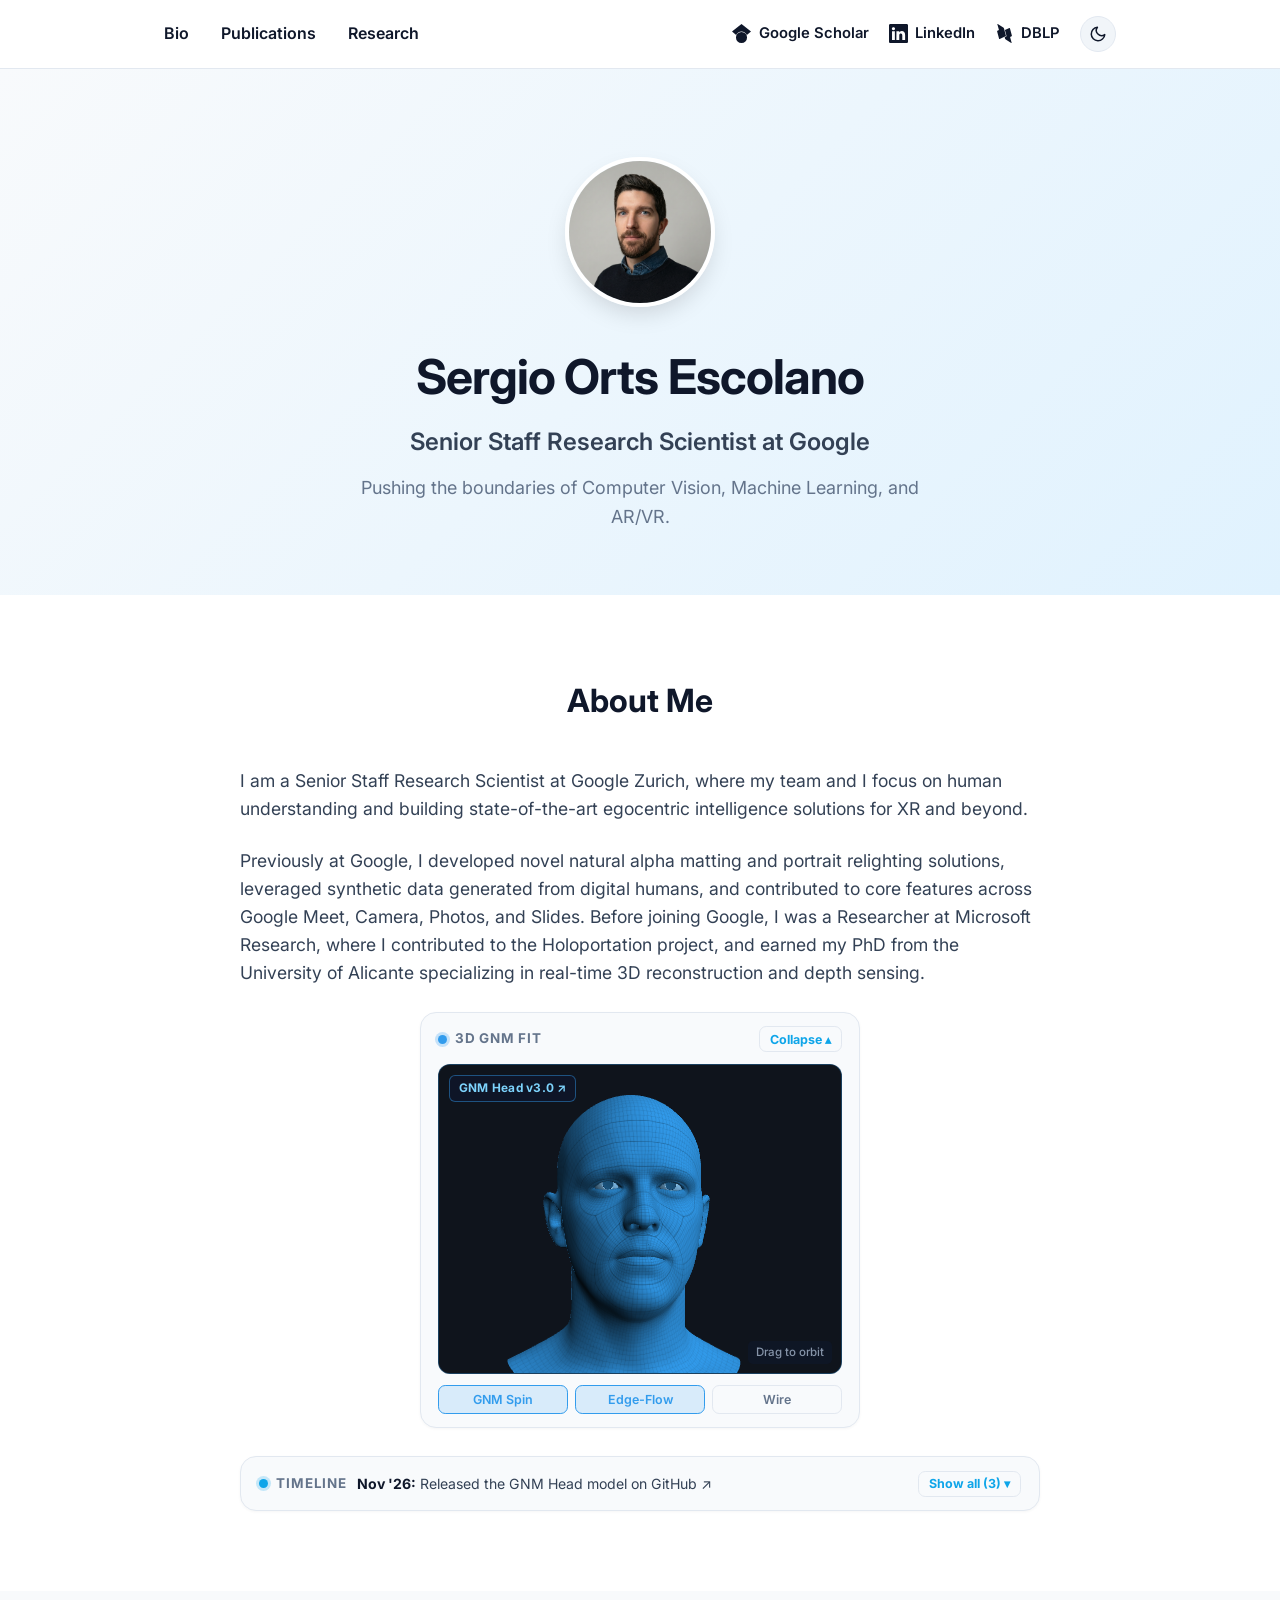
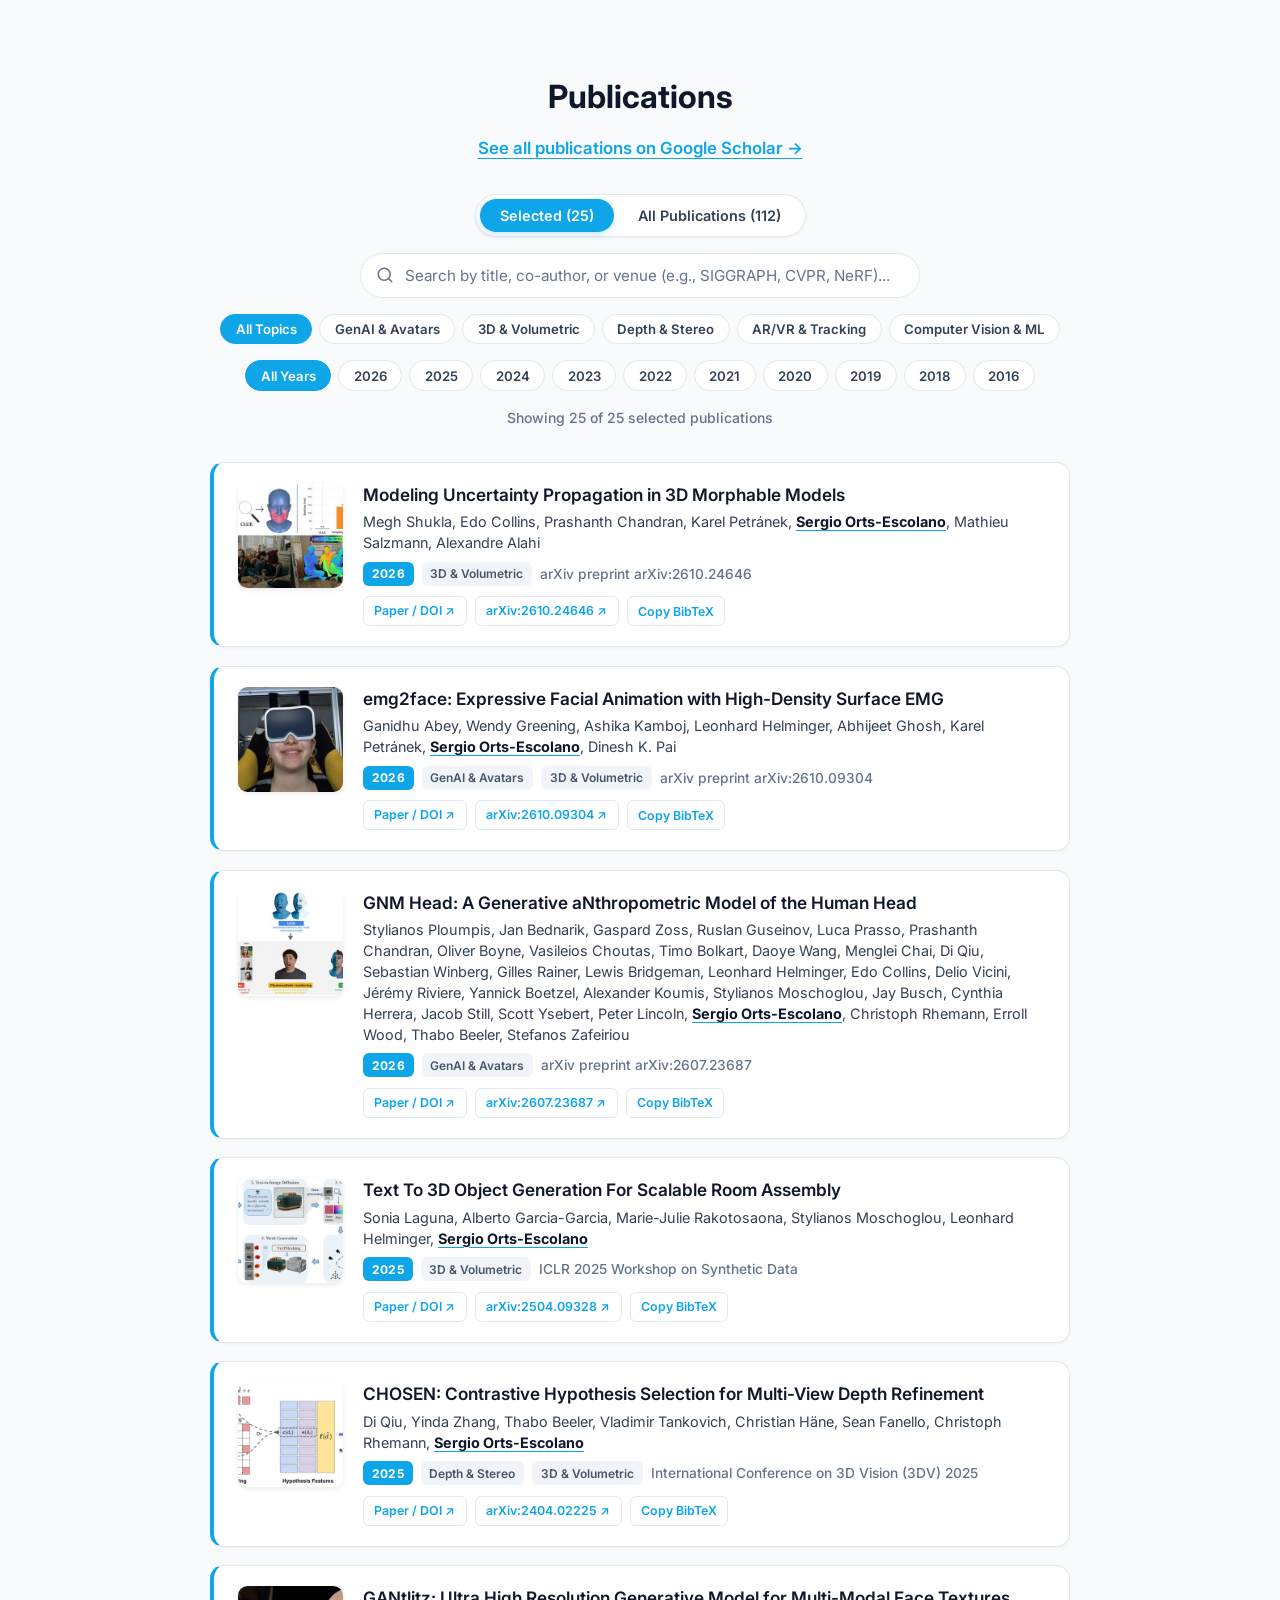
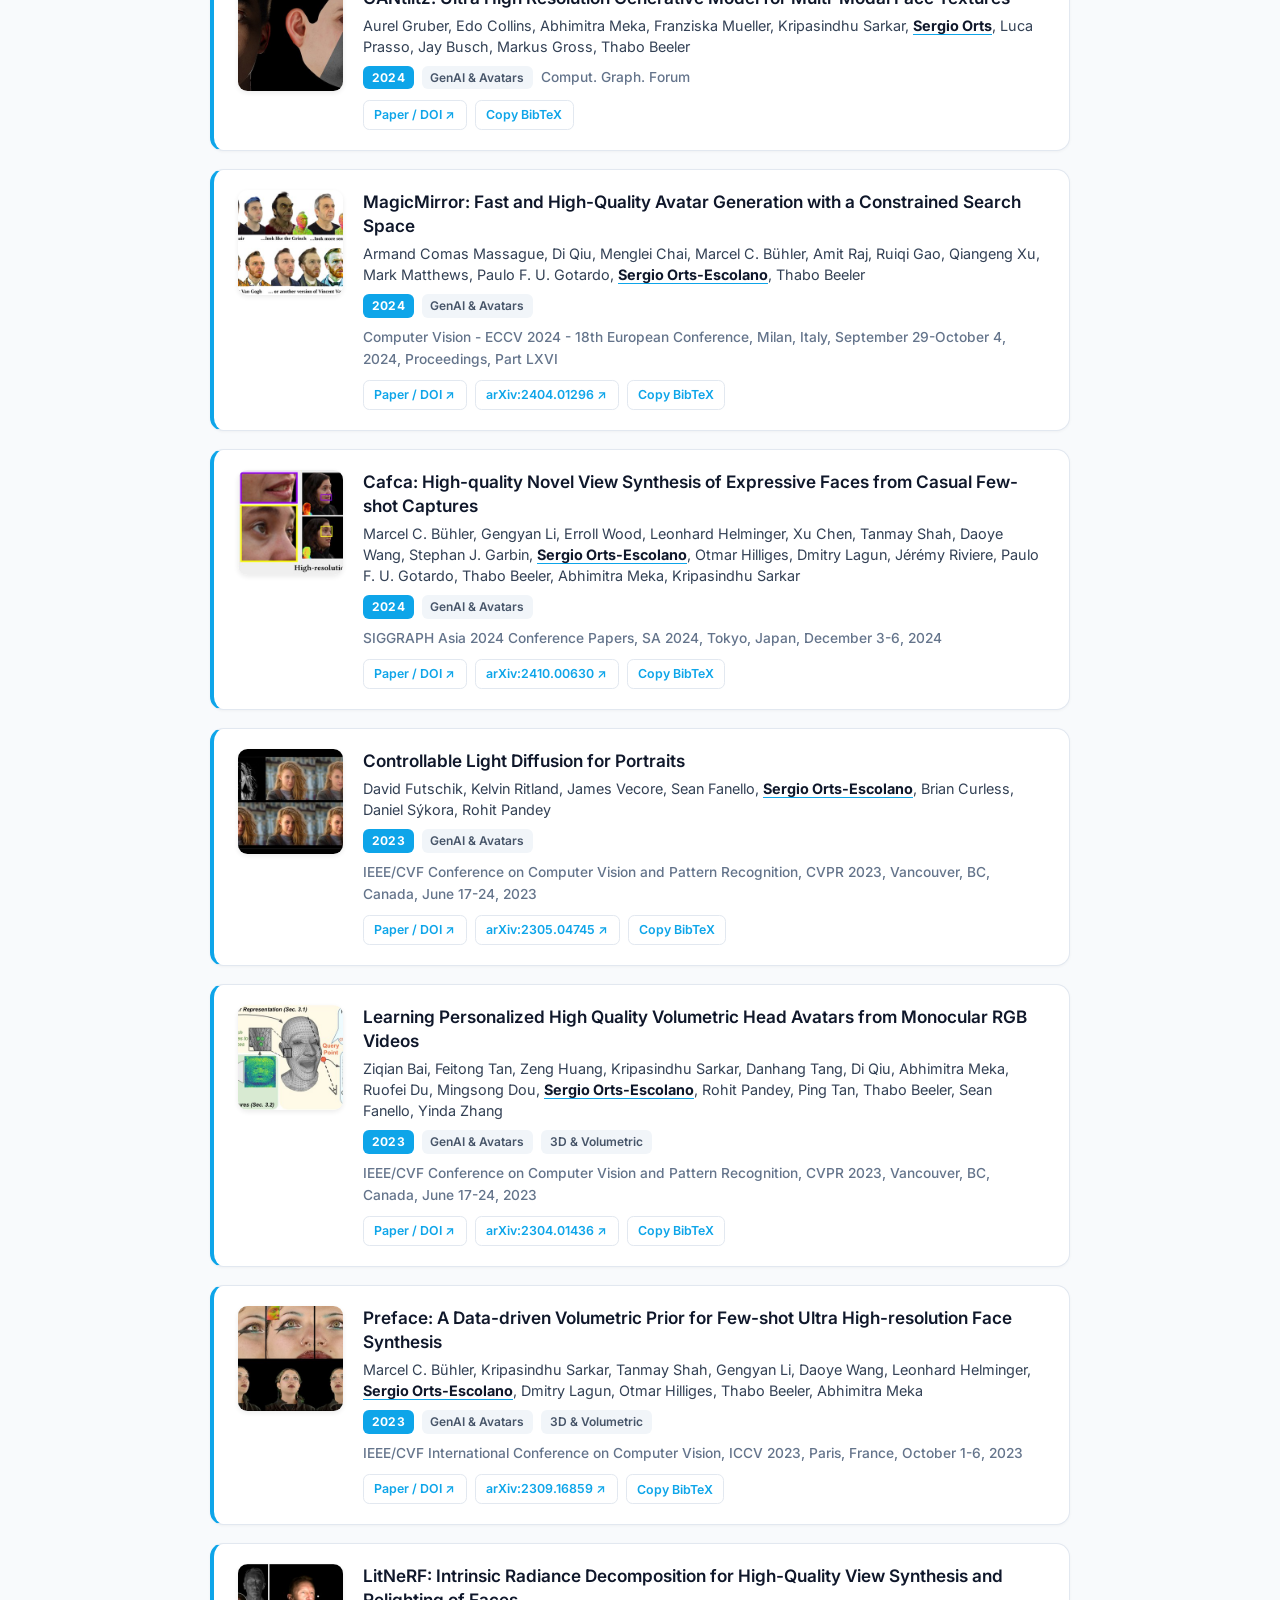
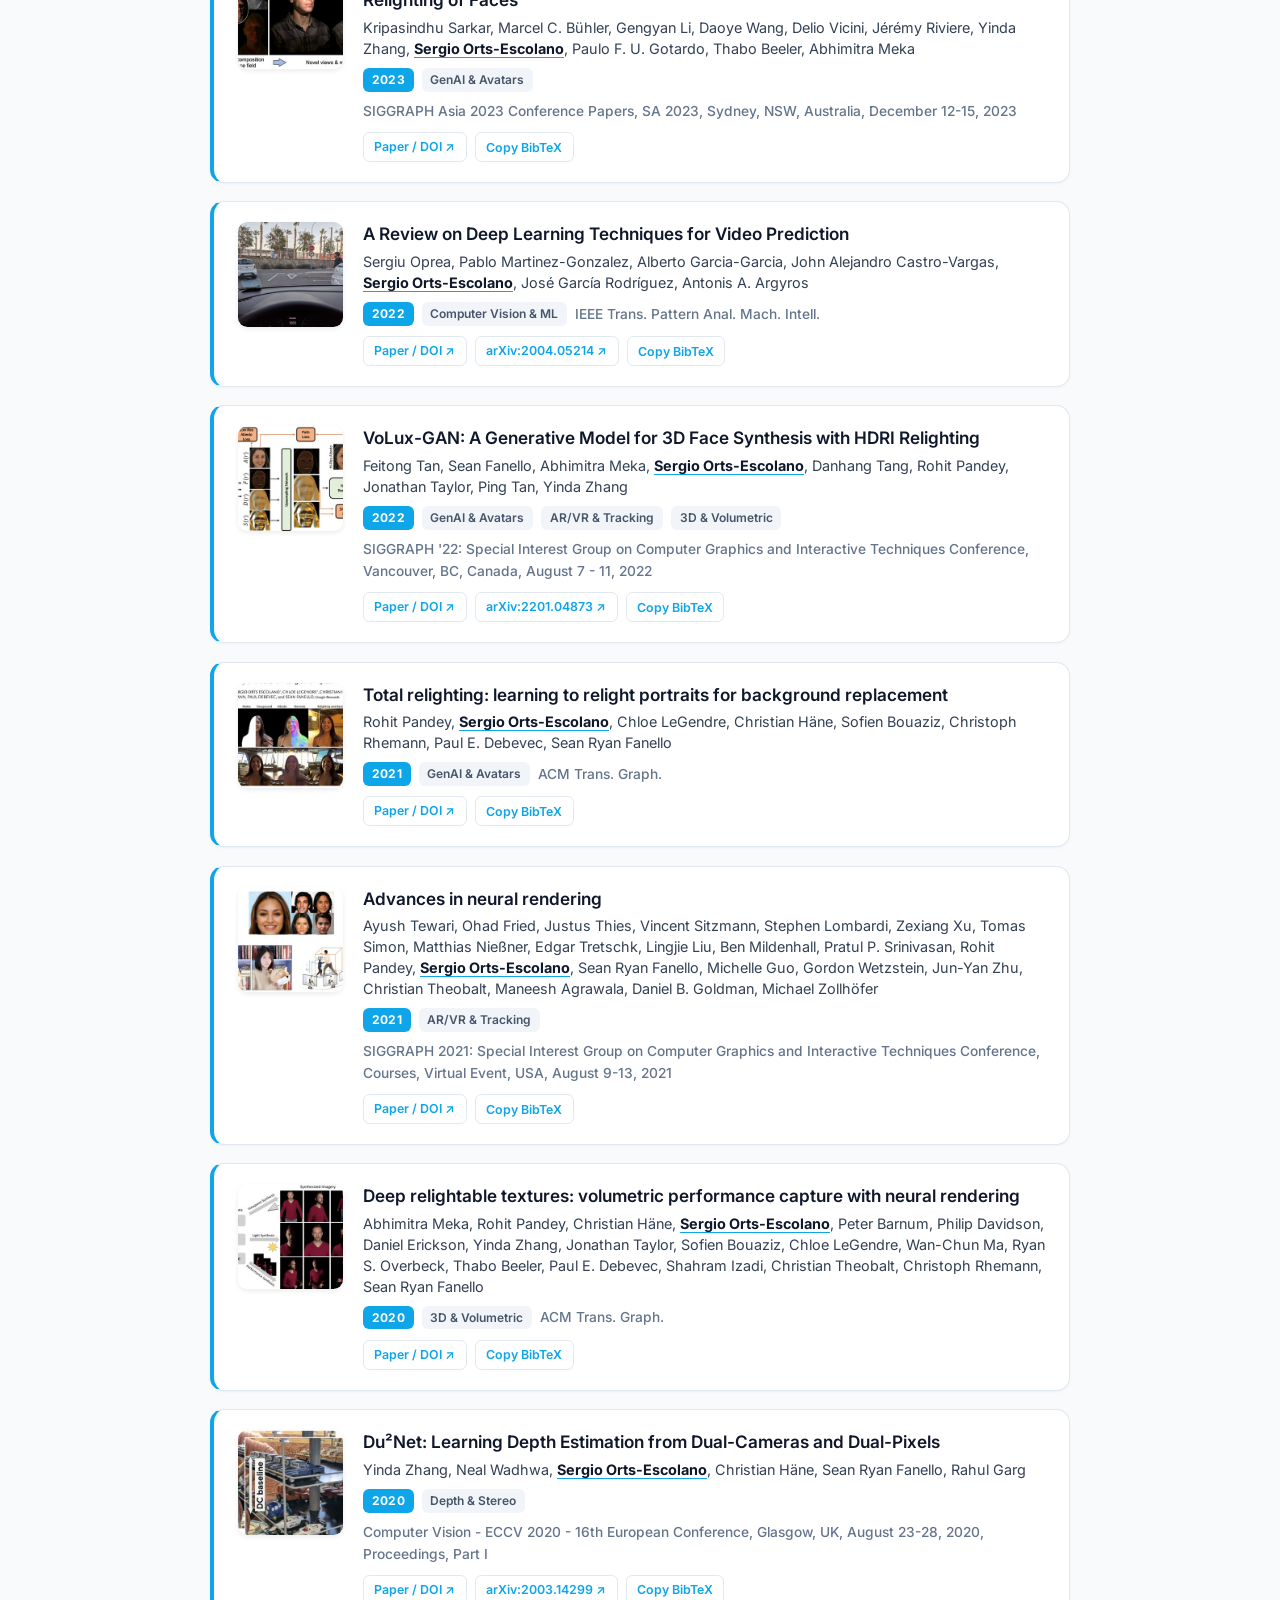
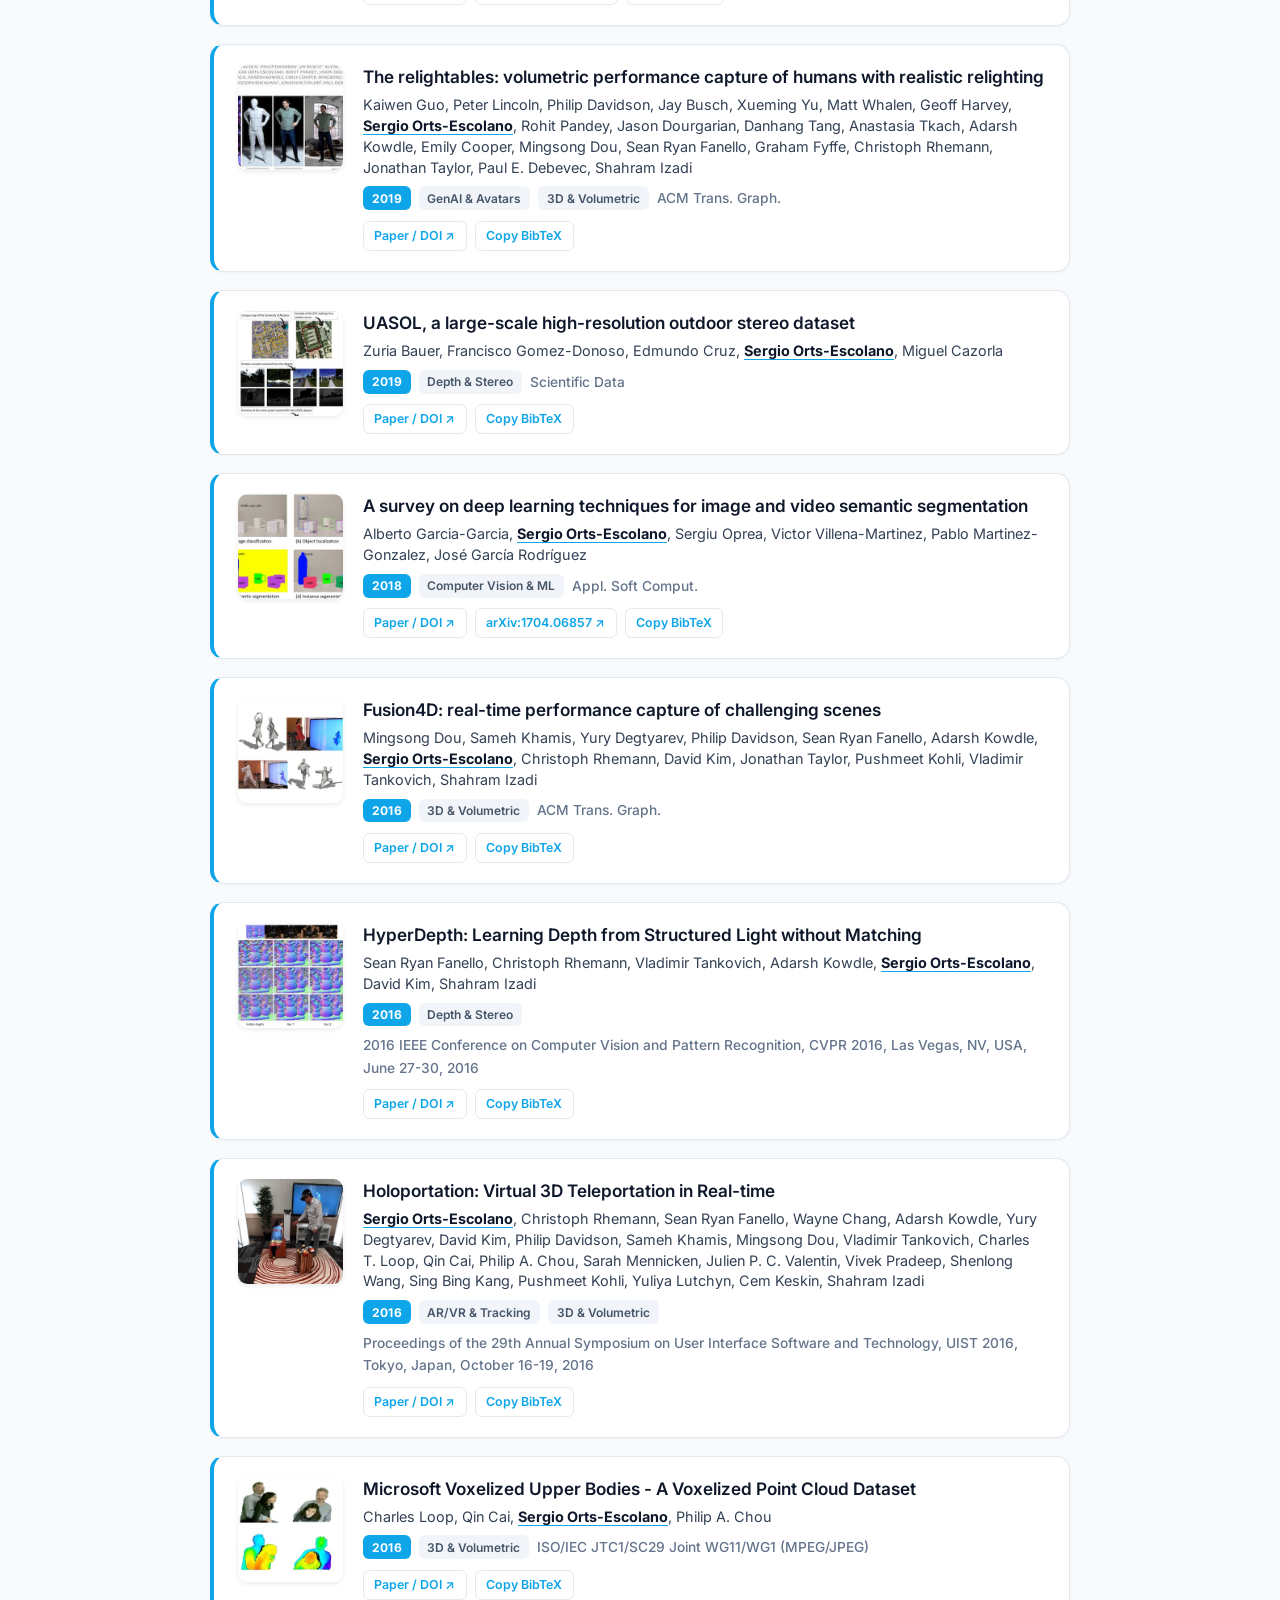
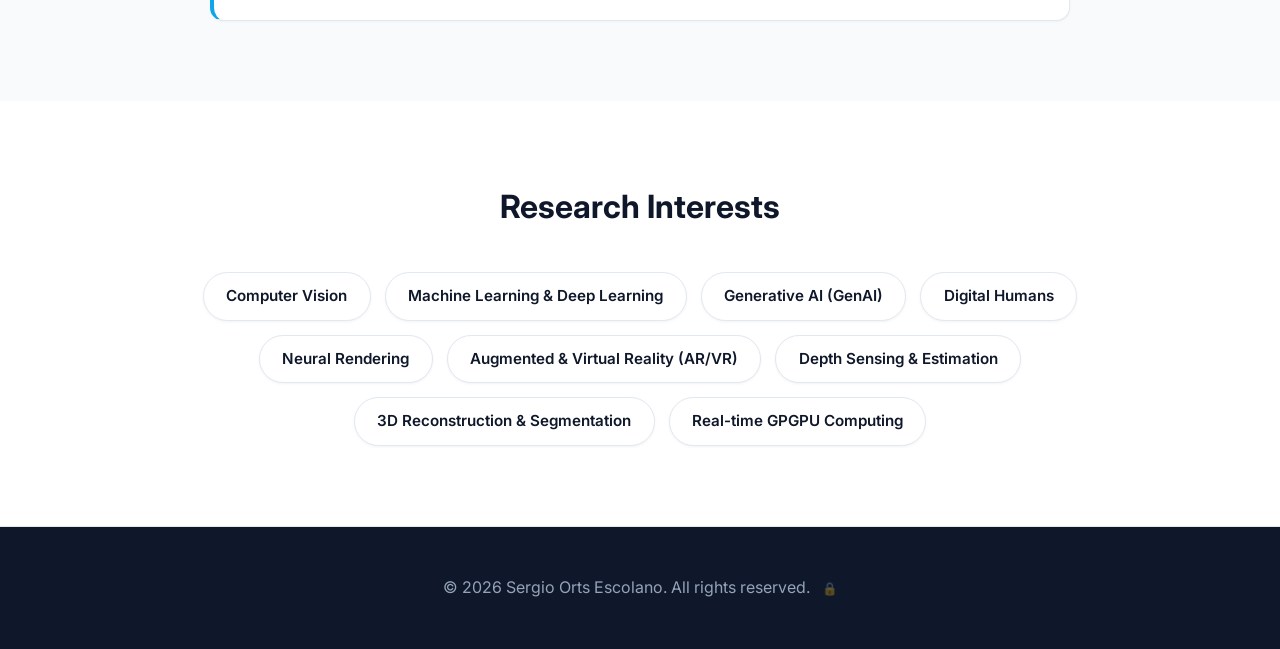
==== commit 70f314b3: "Add UA Alumni Embajador Award (June 2026) to news timeline" ====
--- a/index.html
+++ b/index.html
@@ -29,7 +29,7 @@
     <meta http-equiv="Cache-Control" content="no-cache, no-store, must-revalidate">
     <meta http-equiv="Pragma" content="no-cache">
     <meta http-equiv="Expires" content="0">
-    <link rel="stylesheet" href="style.css?v=20261109b">
+    <link rel="stylesheet" href="style.css?v=20261111a">
     <script>
         (function () {
             const savedTheme = localStorage.getItem('theme');
@@ -209,9 +209,9 @@
             </p>
         </div>
     </footer>
-    <script src="scripts/publications.js?v=20261109b"></script>
-    <script src="scripts/gnm_viewer.js?v=20261109b"></script>
-    <script src="scripts/admin.js?v=20261109b"></script>
+    <script src="scripts/publications.js?v=20261111a"></script>
+    <script src="scripts/gnm_viewer.js?v=20261111a"></script>
+    <script src="scripts/admin.js?v=20261111a"></script>
 </body>
 
 </html>
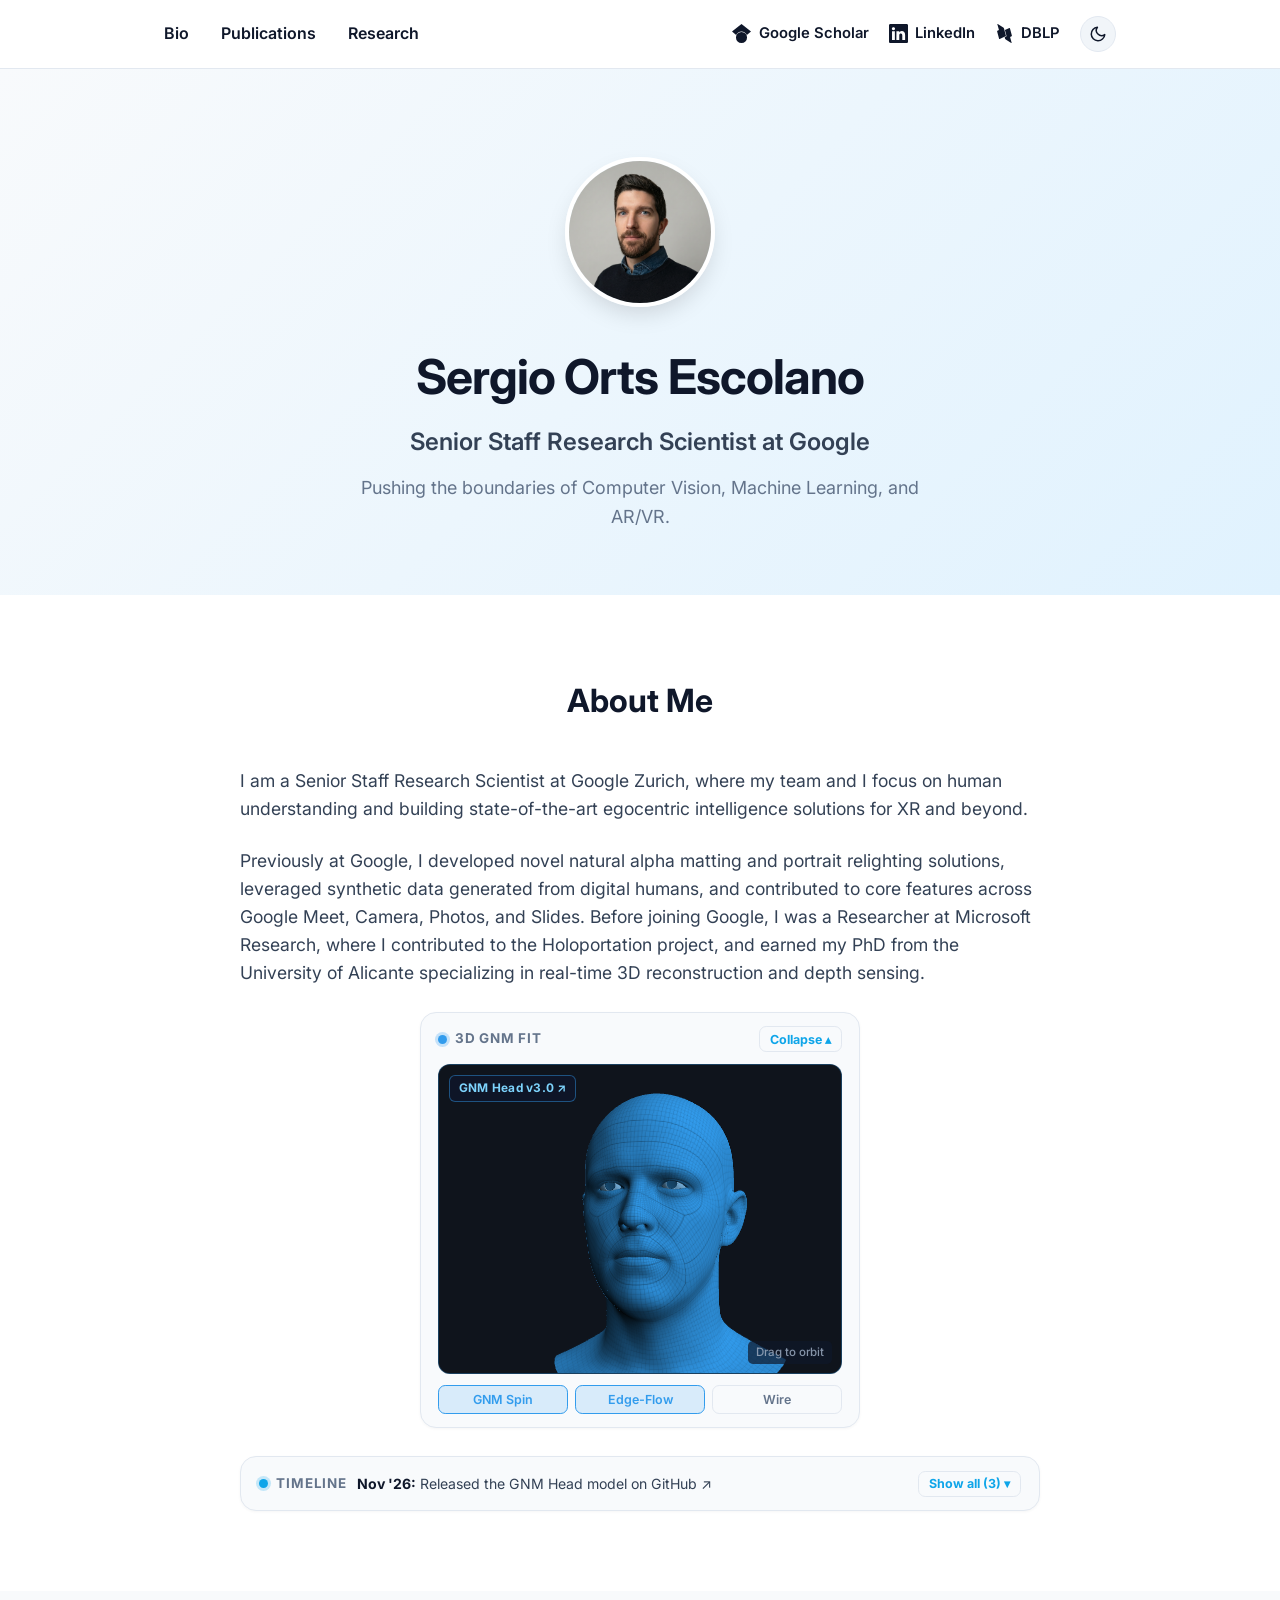
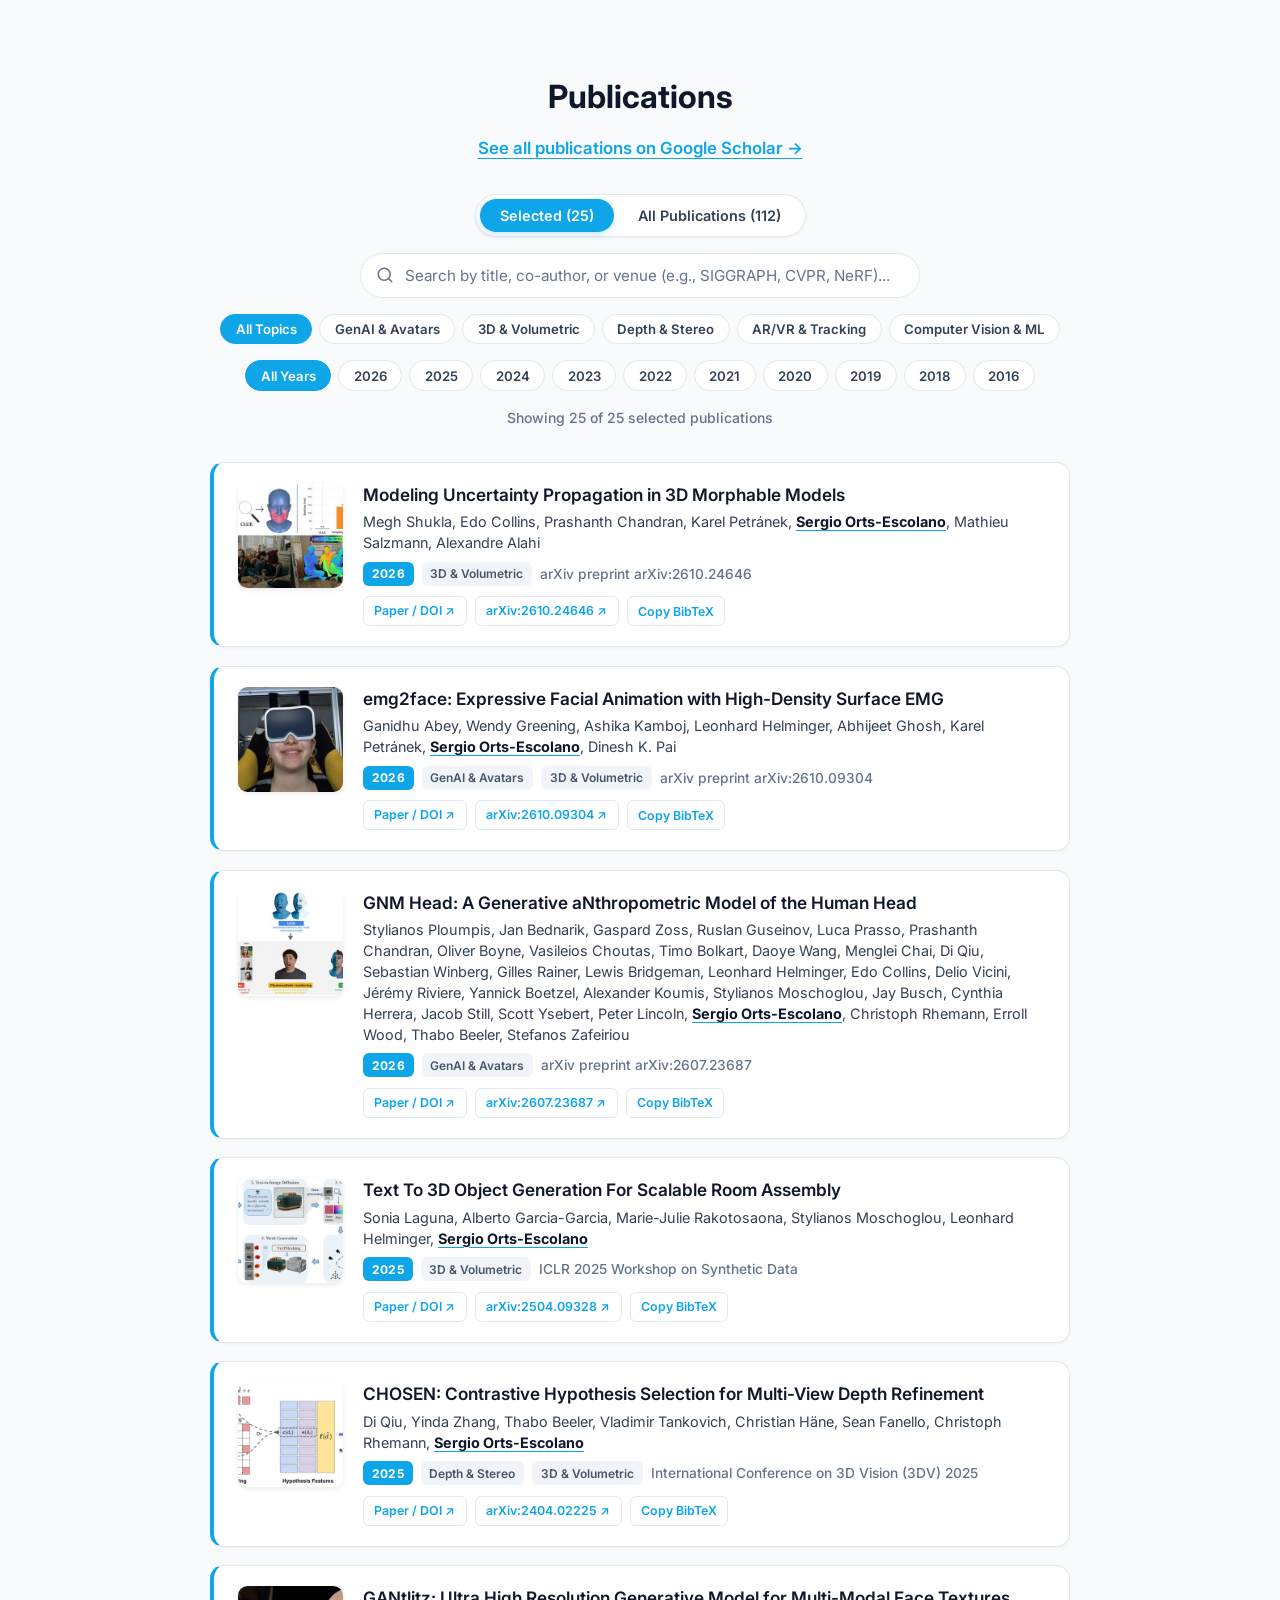
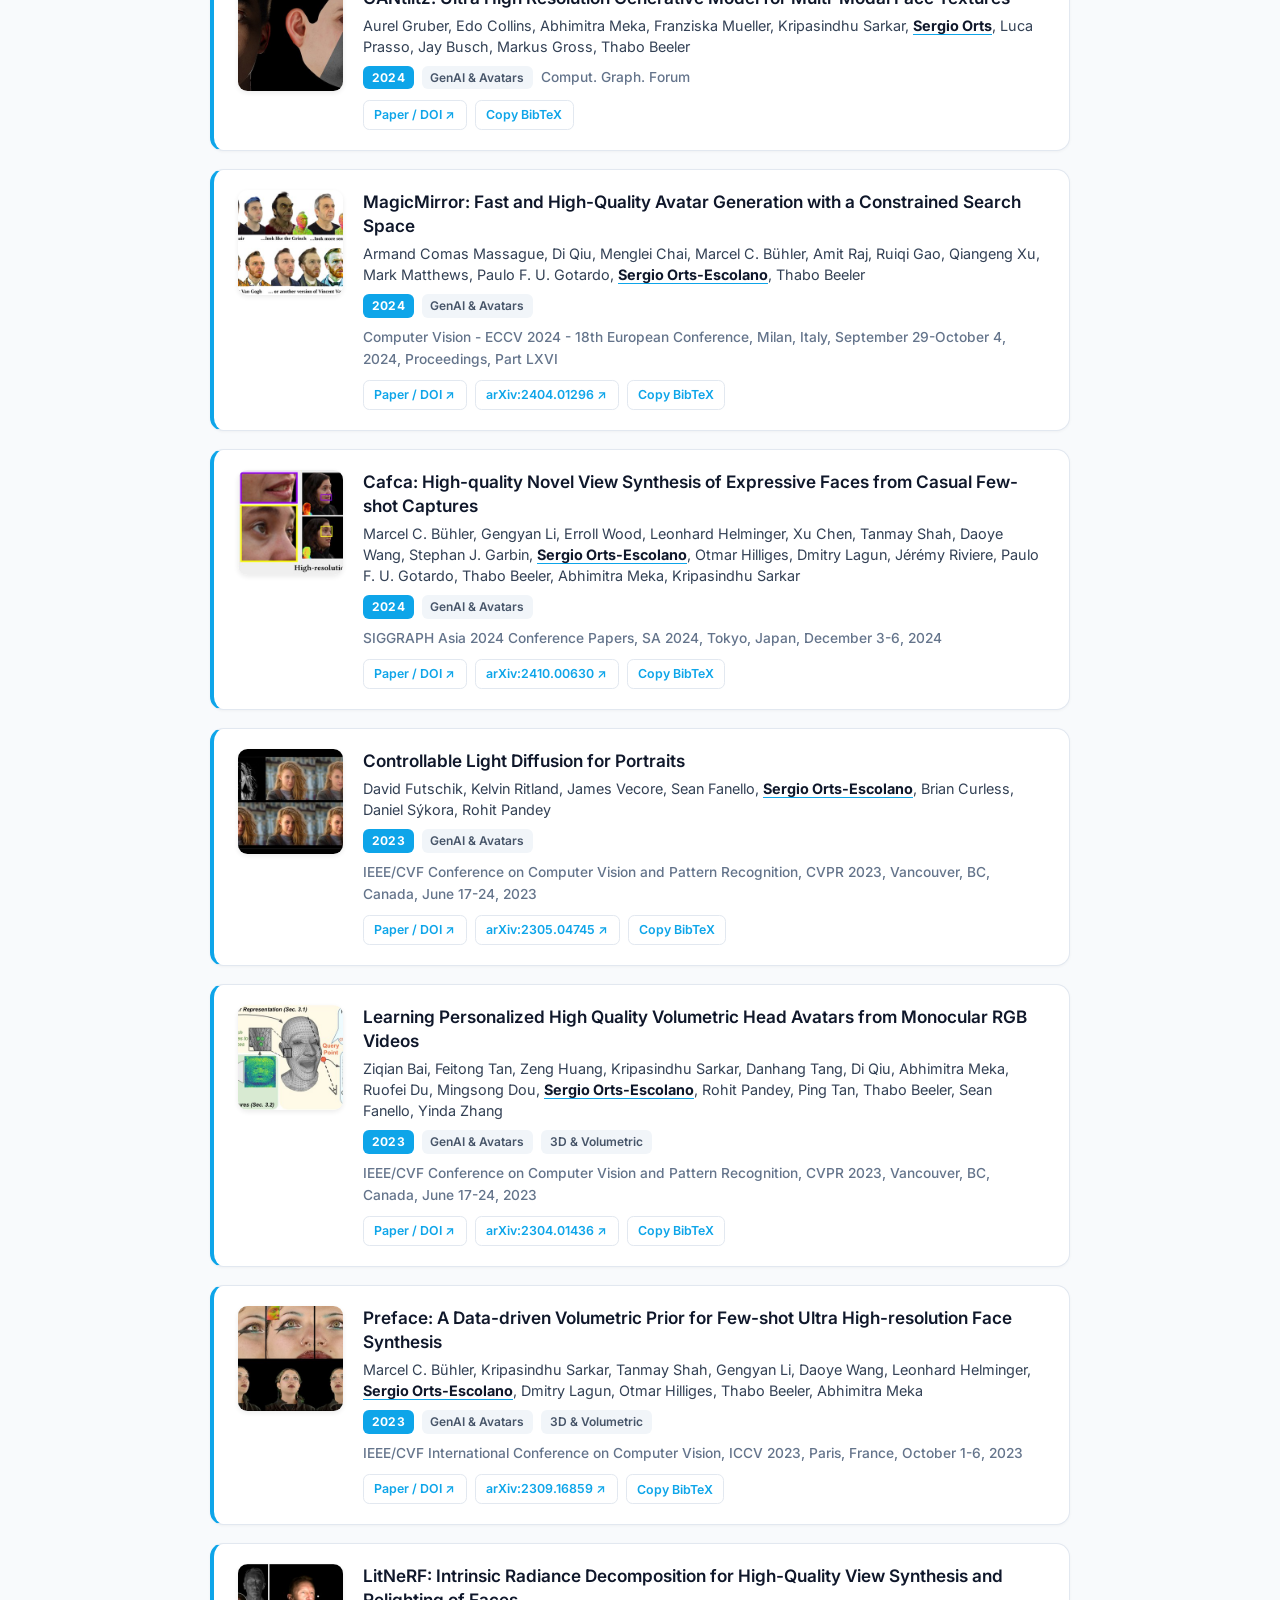
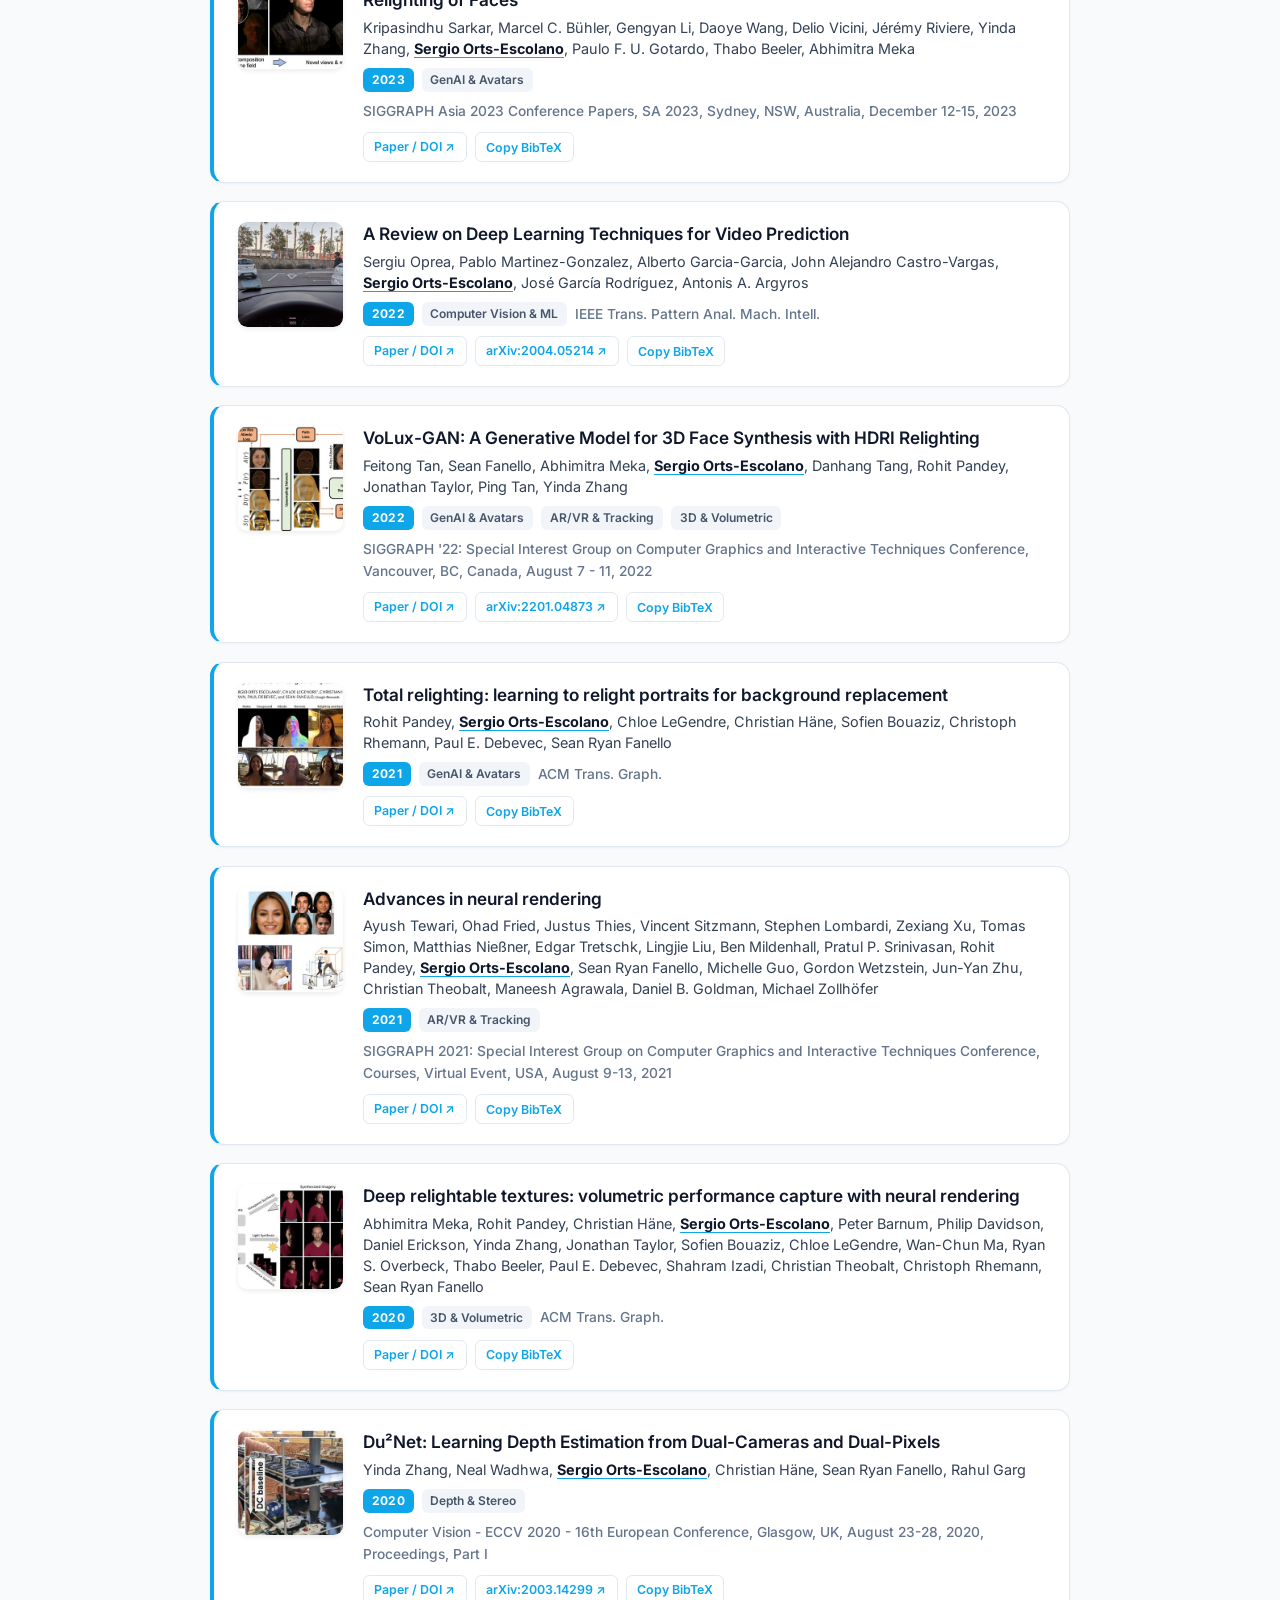
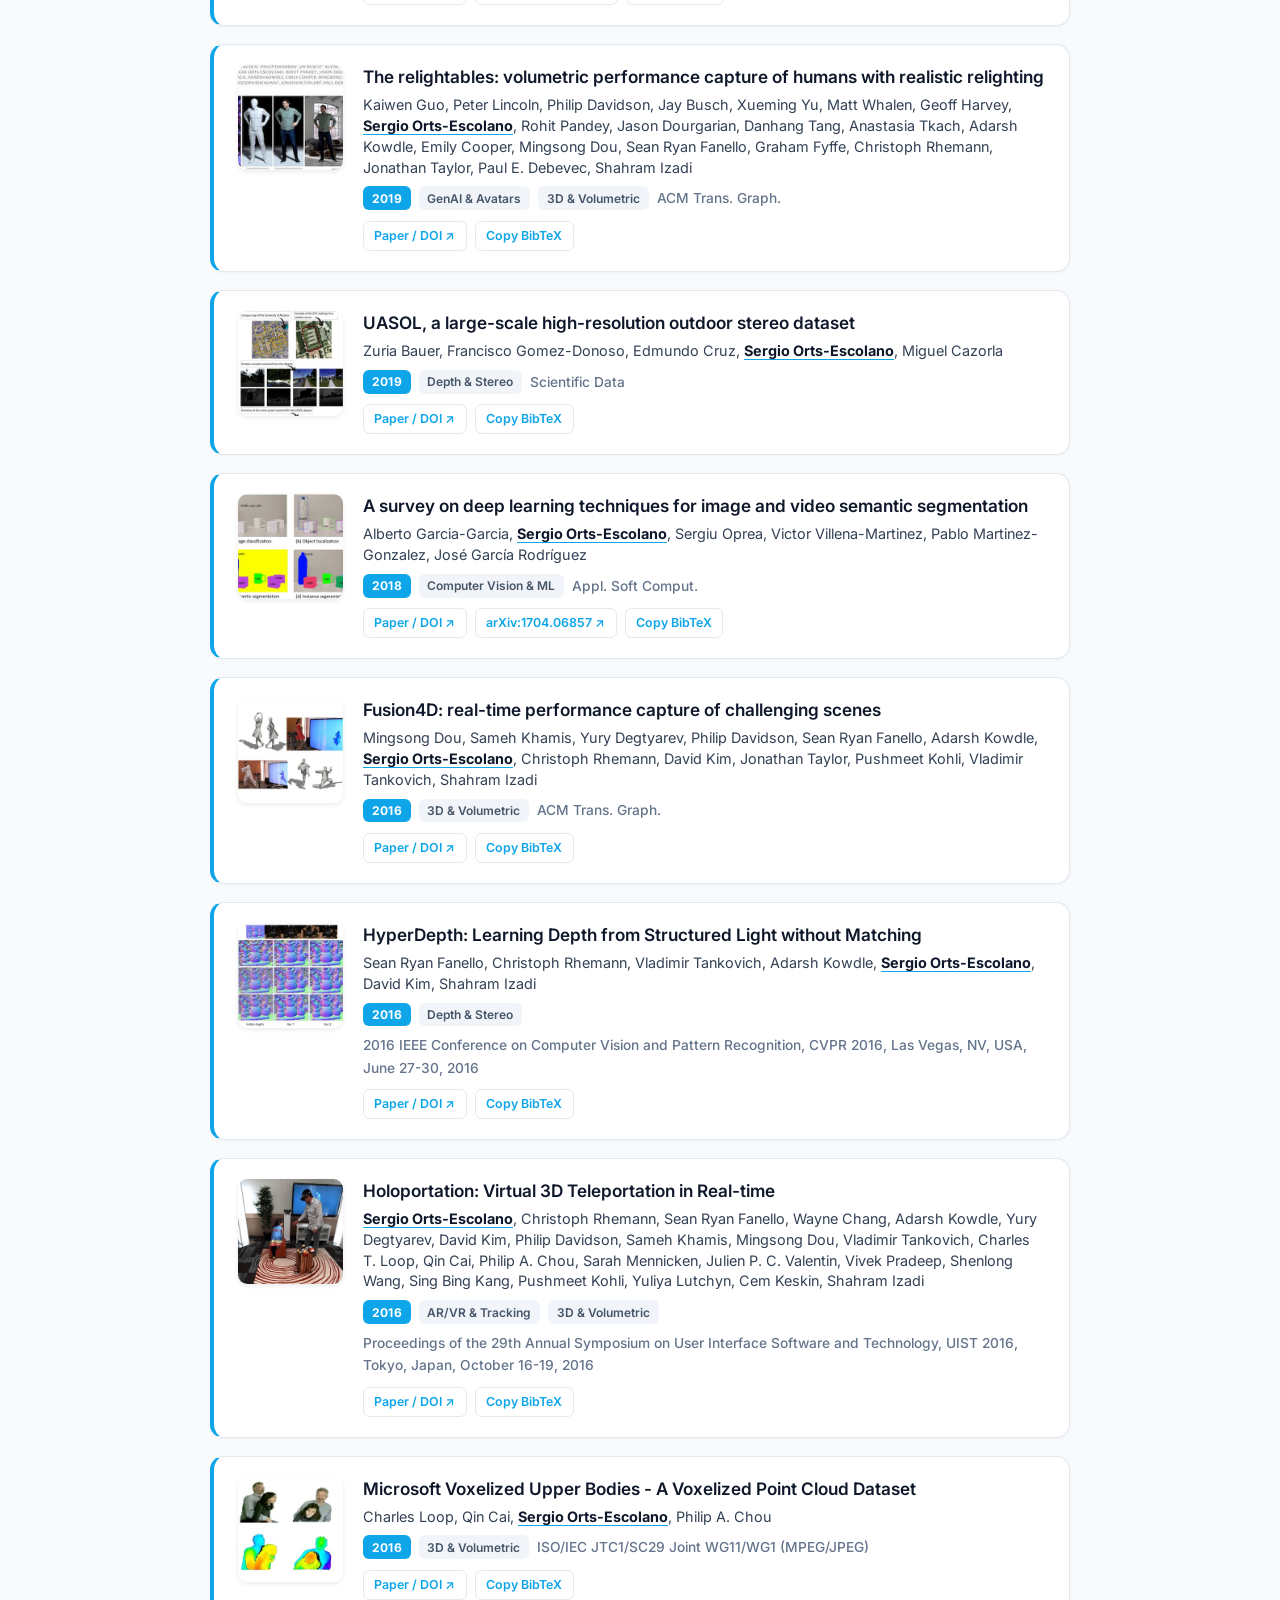
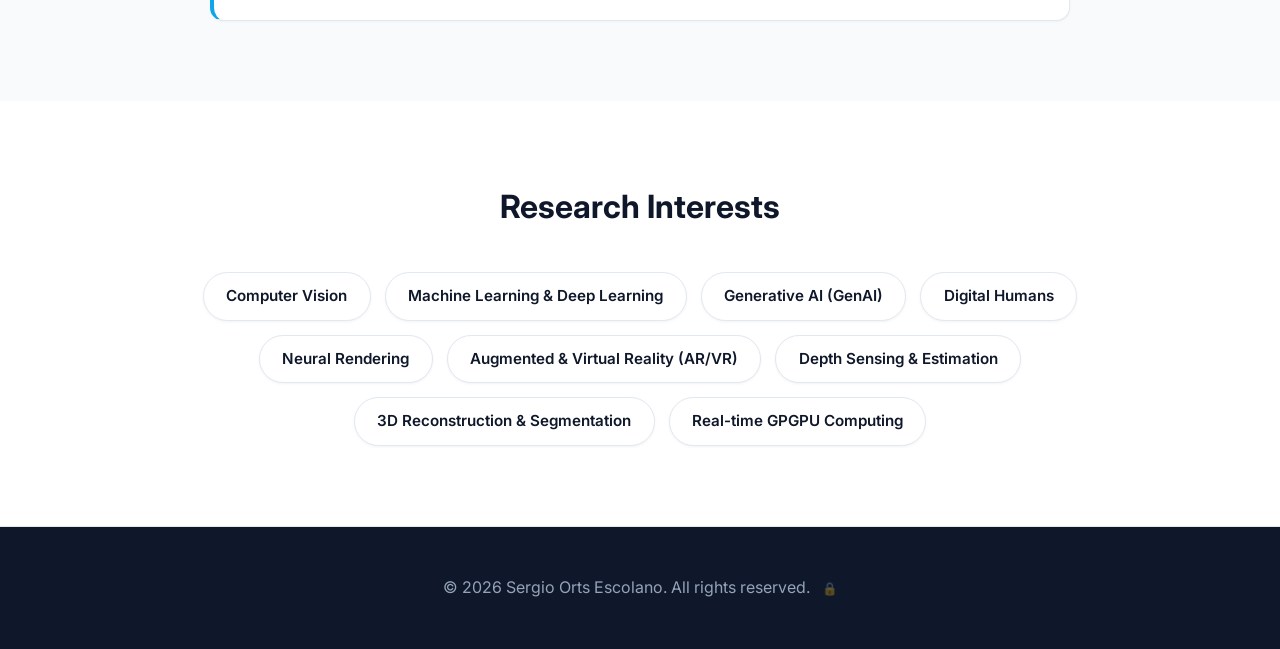
==== commit 48aca0a5: "Point UA Alumni Embajador Award link to 2026 Gala Alumni UA edition URL" ====
--- a/index.html
+++ b/index.html
@@ -29,7 +29,7 @@
     <meta http-equiv="Cache-Control" content="no-cache, no-store, must-revalidate">
     <meta http-equiv="Pragma" content="no-cache">
     <meta http-equiv="Expires" content="0">
-    <link rel="stylesheet" href="style.css?v=20261111a">
+    <link rel="stylesheet" href="style.css?v=20261111b">
     <script>
         (function () {
             const savedTheme = localStorage.getItem('theme');
@@ -209,9 +209,9 @@
             </p>
         </div>
     </footer>
-    <script src="scripts/publications.js?v=20261111a"></script>
-    <script src="scripts/gnm_viewer.js?v=20261111a"></script>
-    <script src="scripts/admin.js?v=20261111a"></script>
+    <script src="scripts/publications.js?v=20261111b"></script>
+    <script src="scripts/gnm_viewer.js?v=20261111b"></script>
+    <script src="scripts/admin.js?v=20261111b"></script>
 </body>
 
 </html>
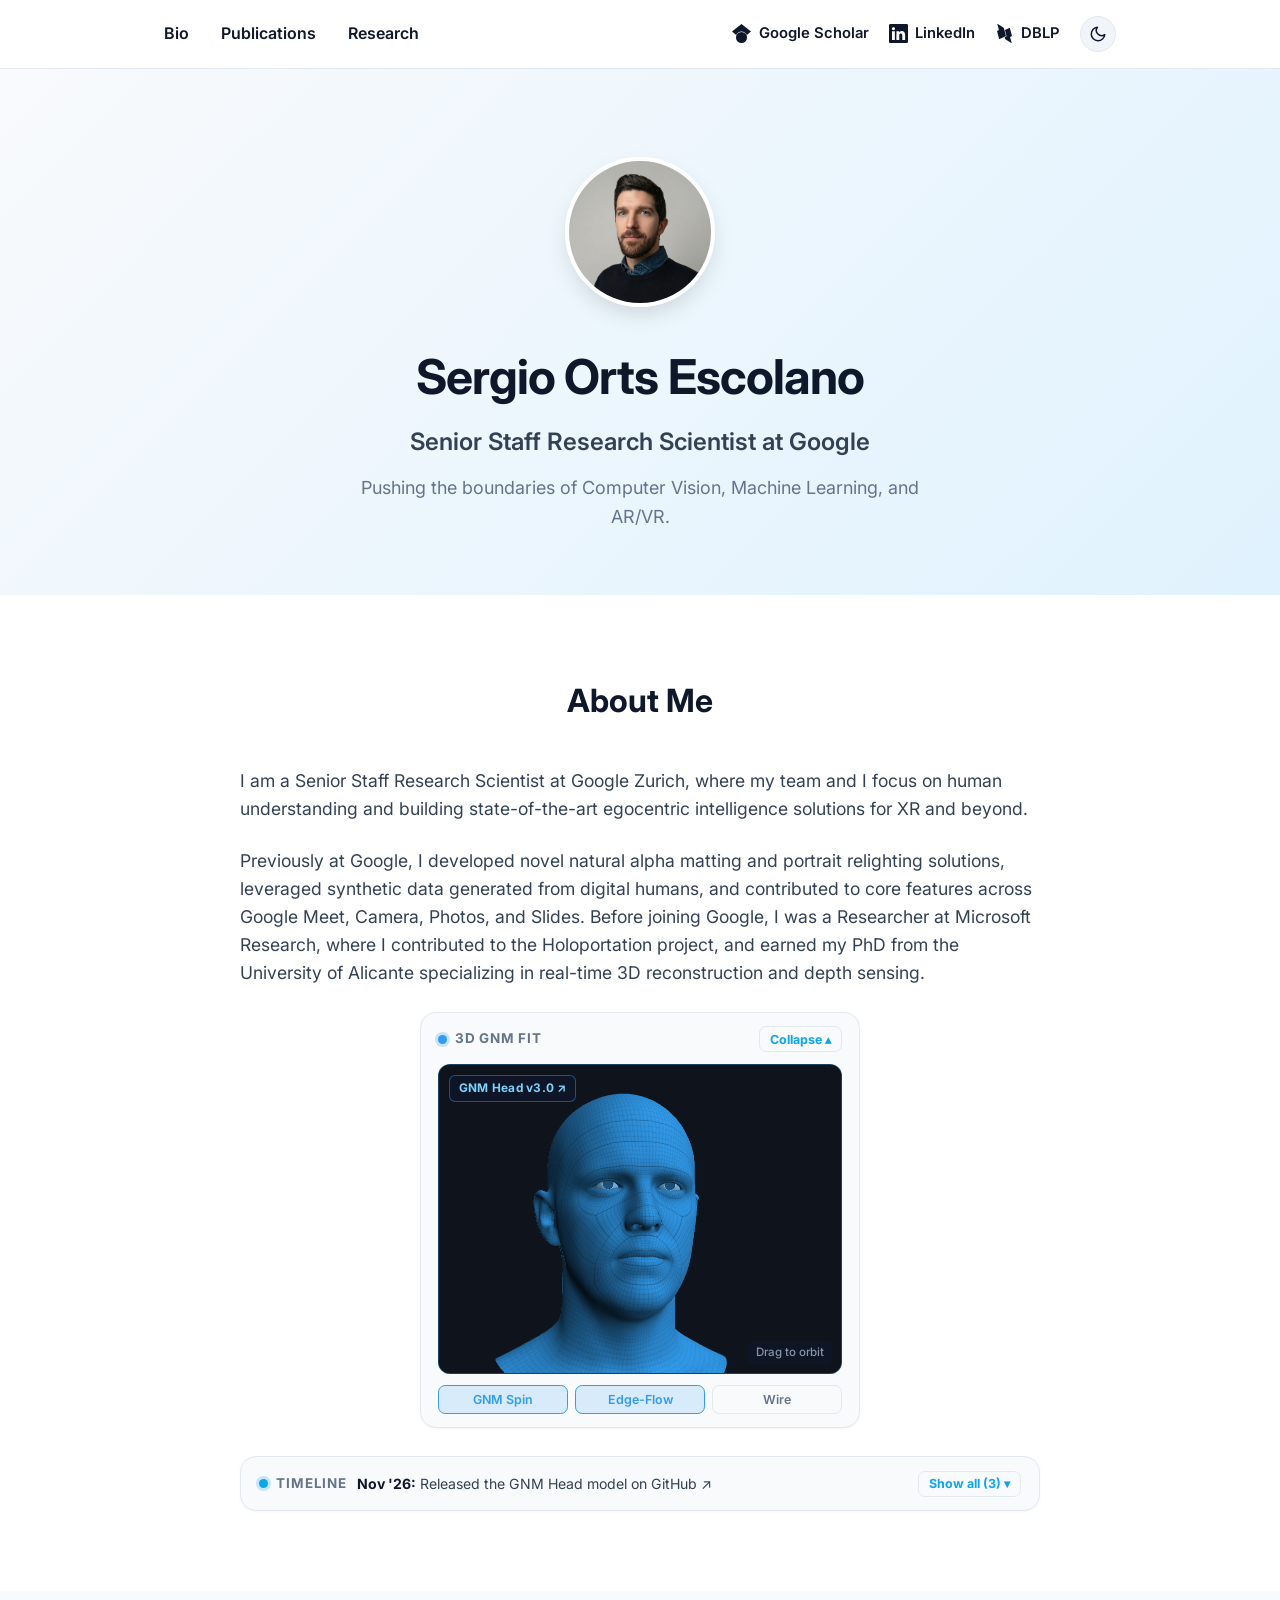
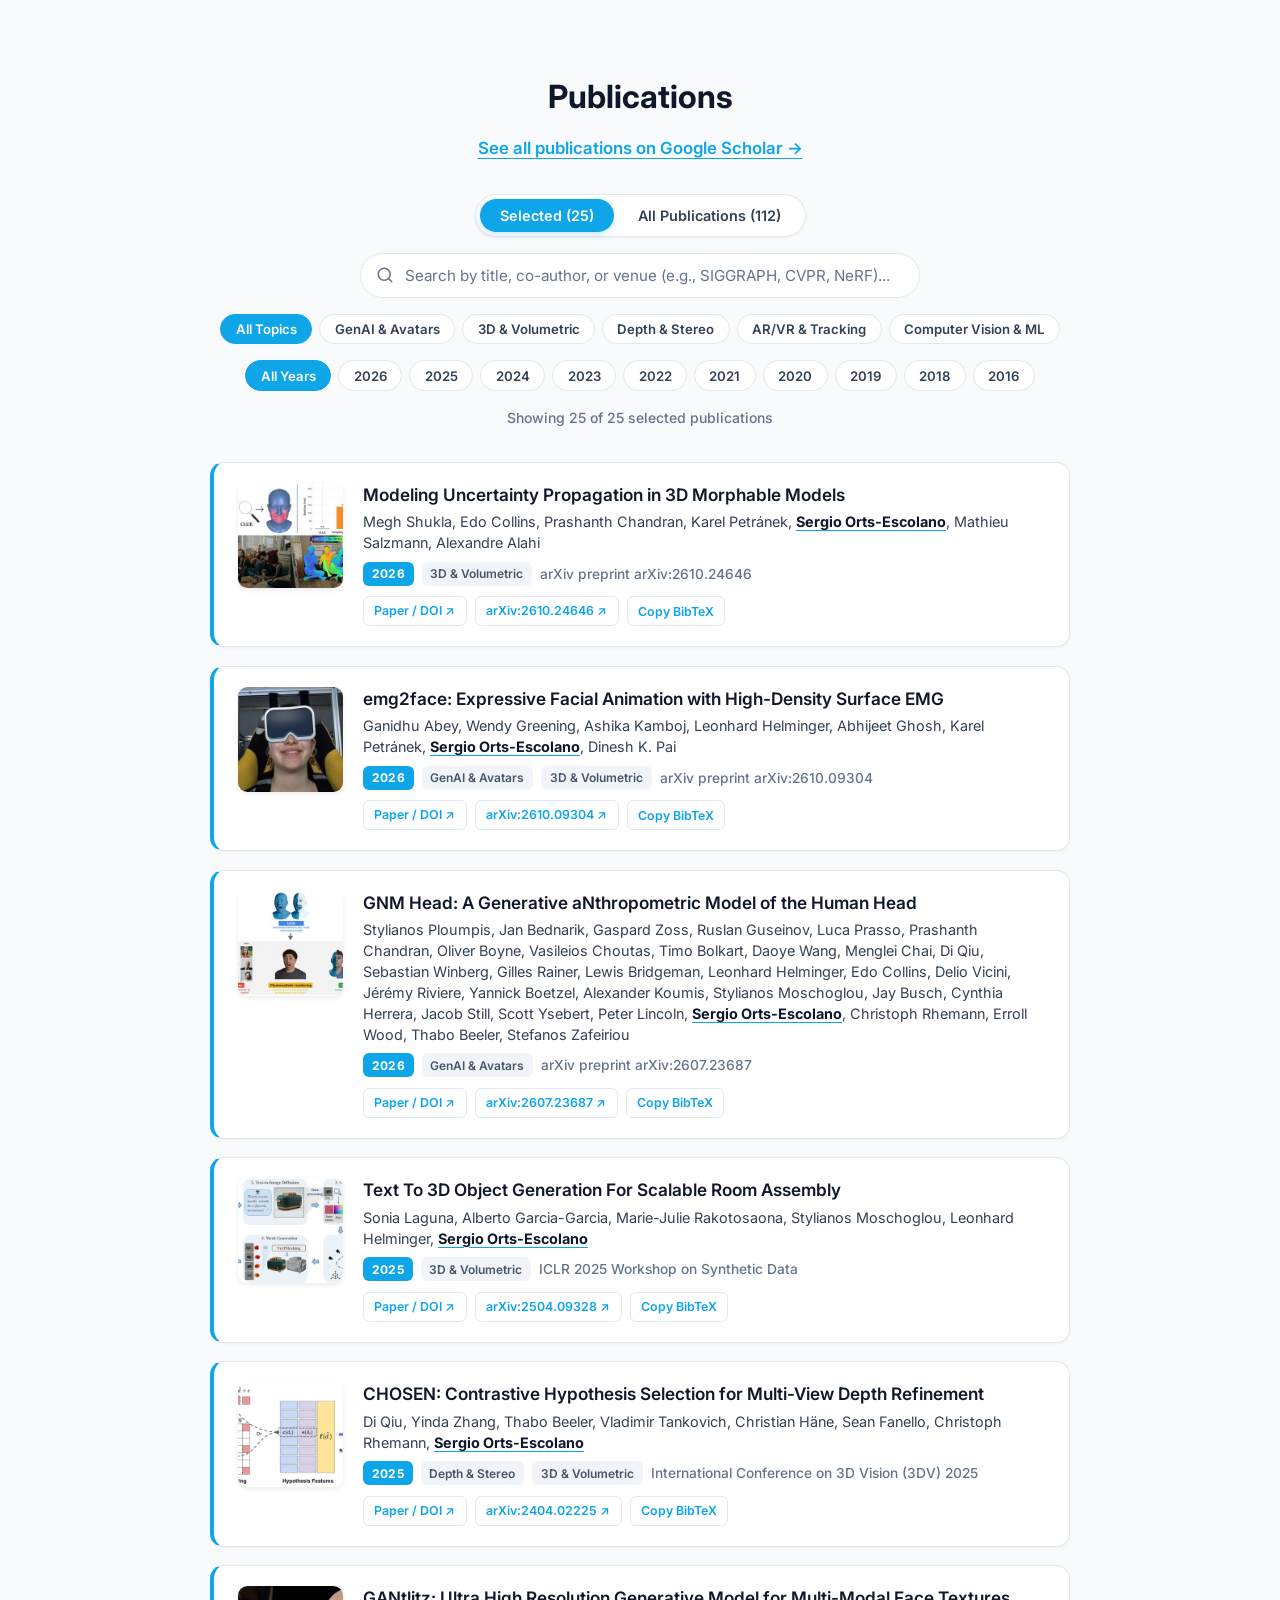
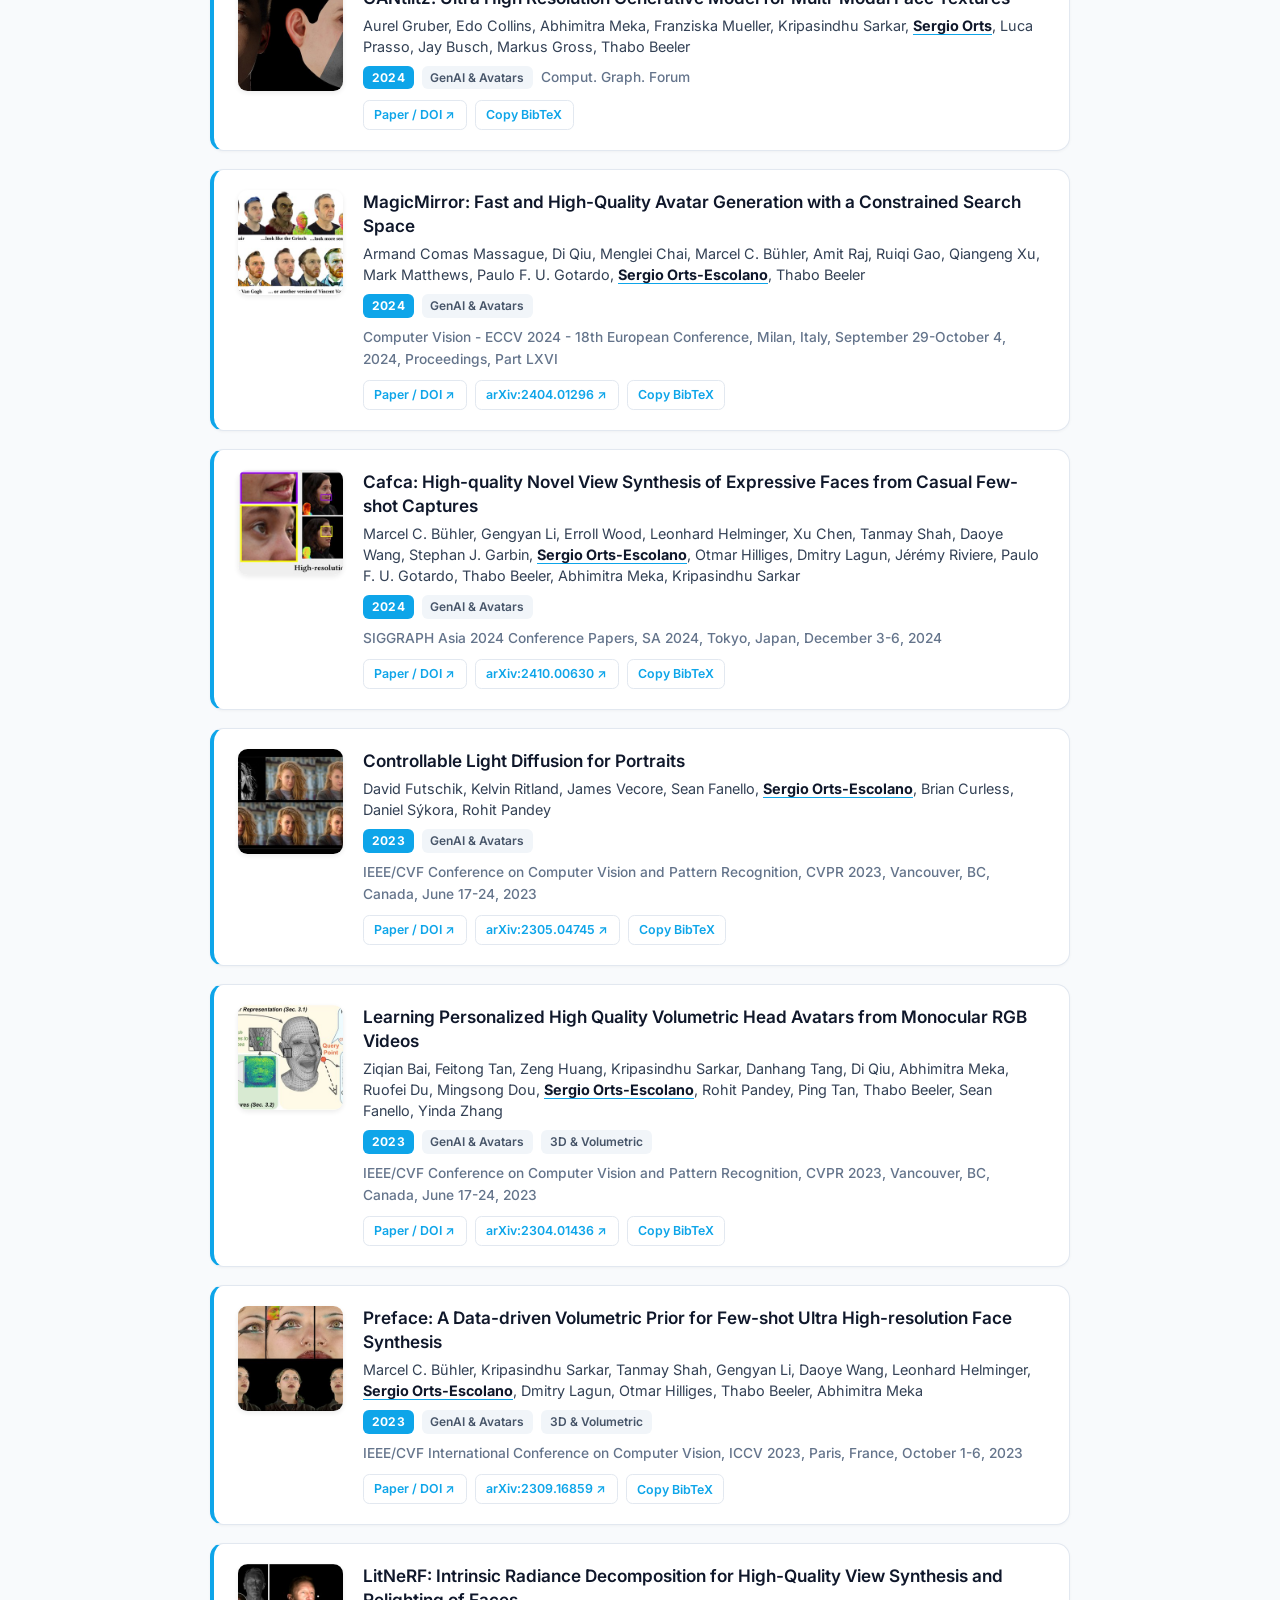
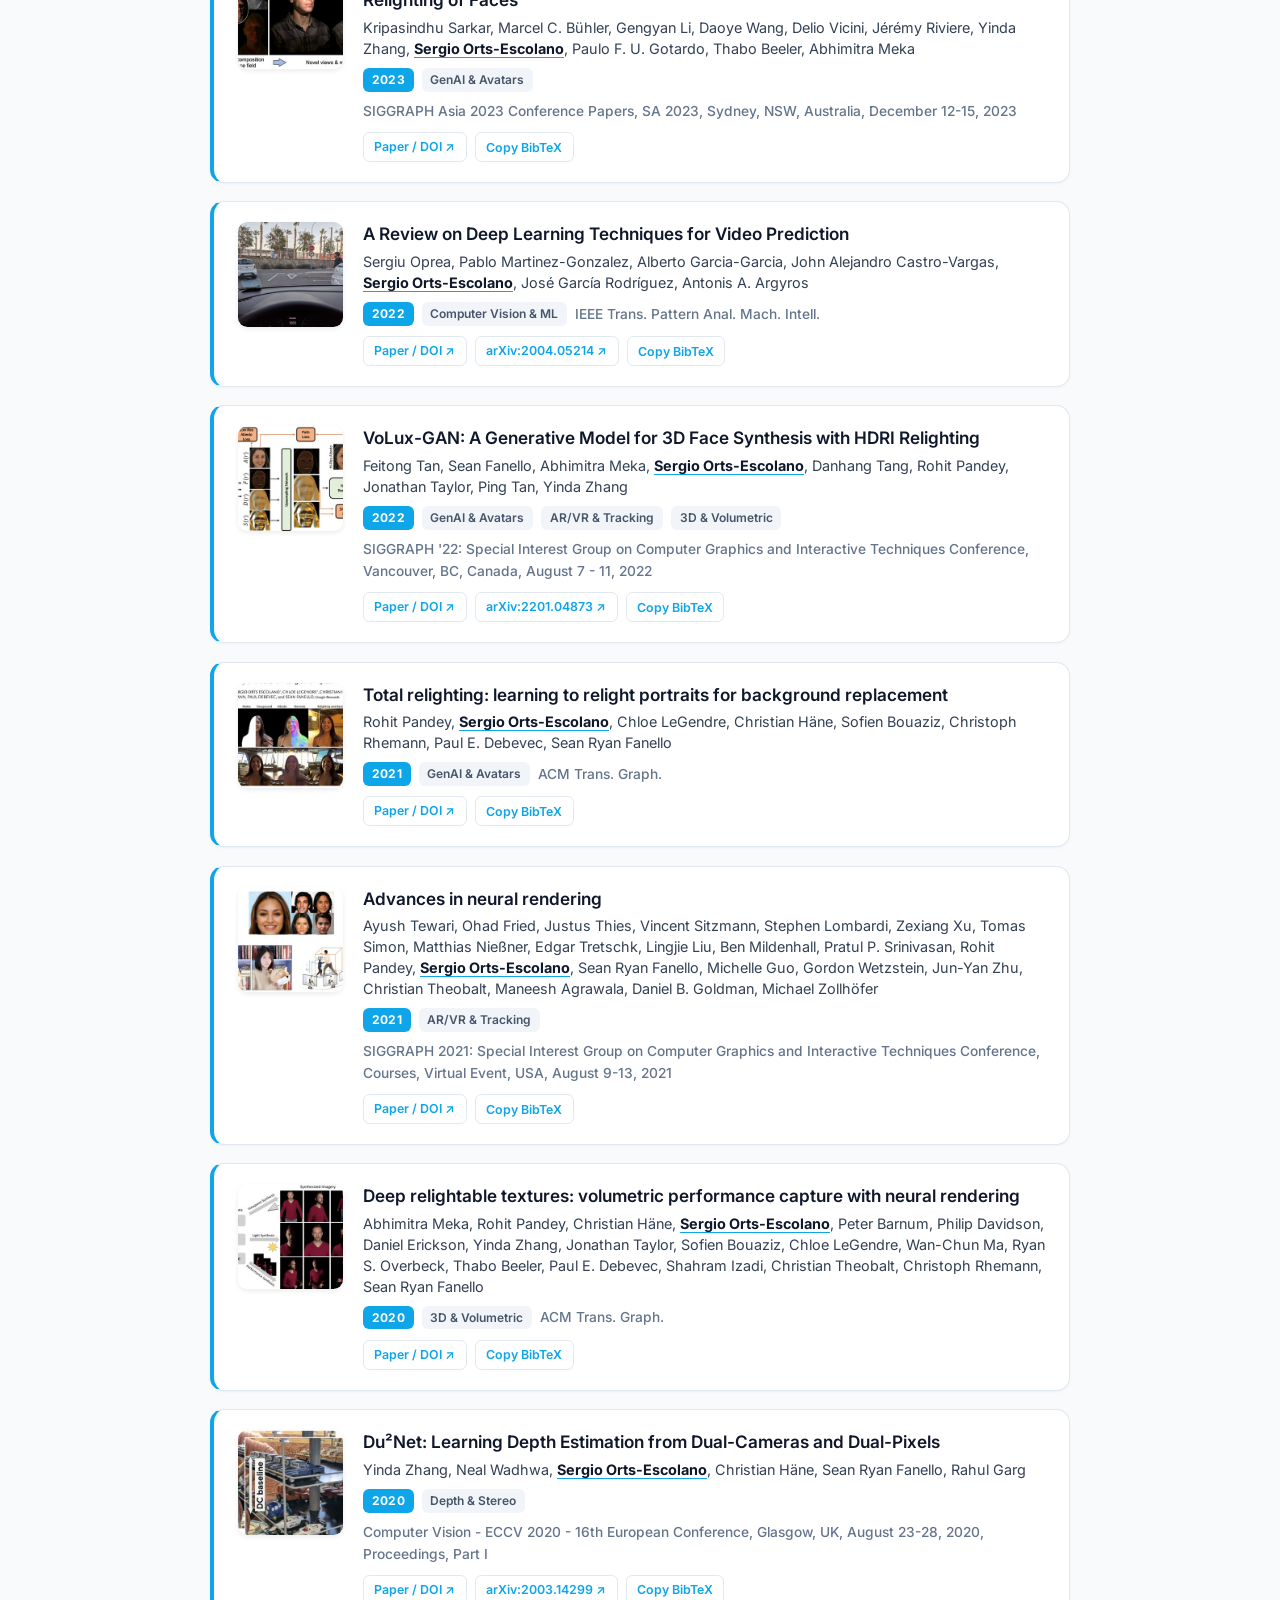
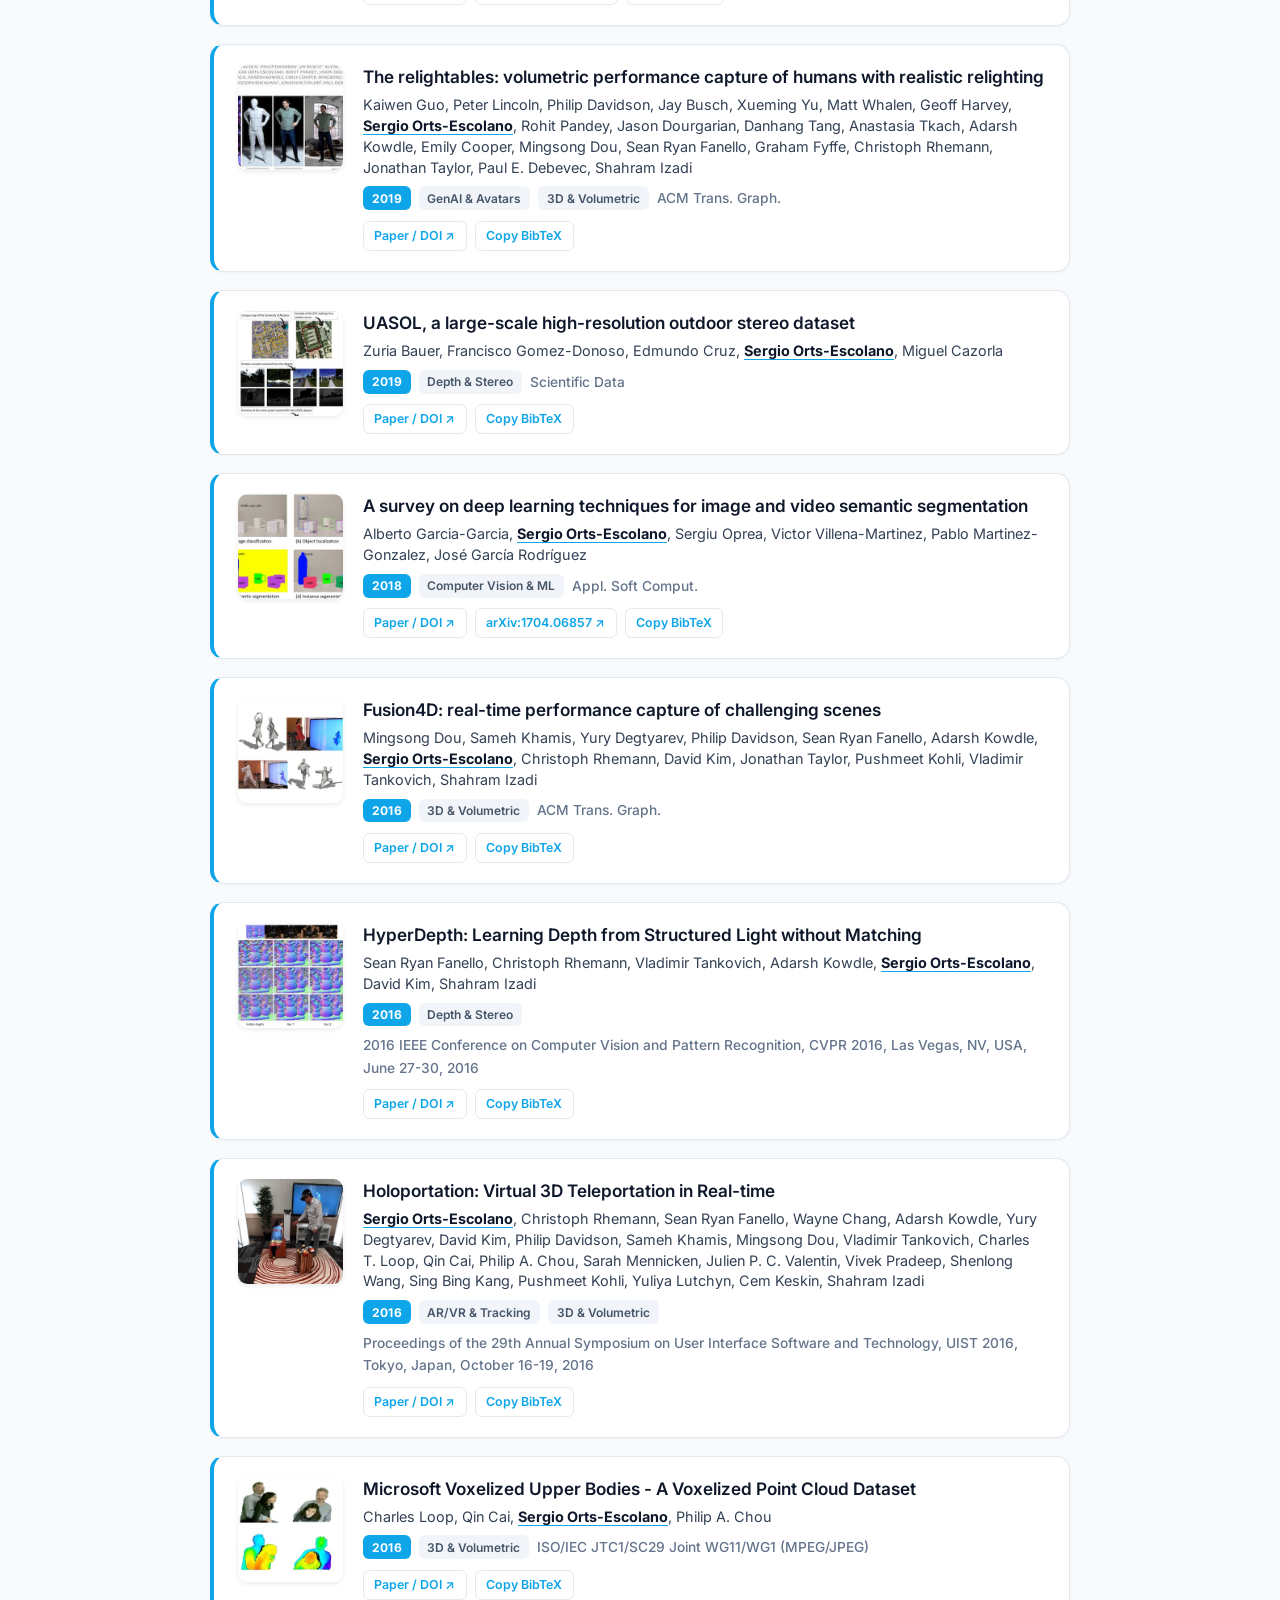
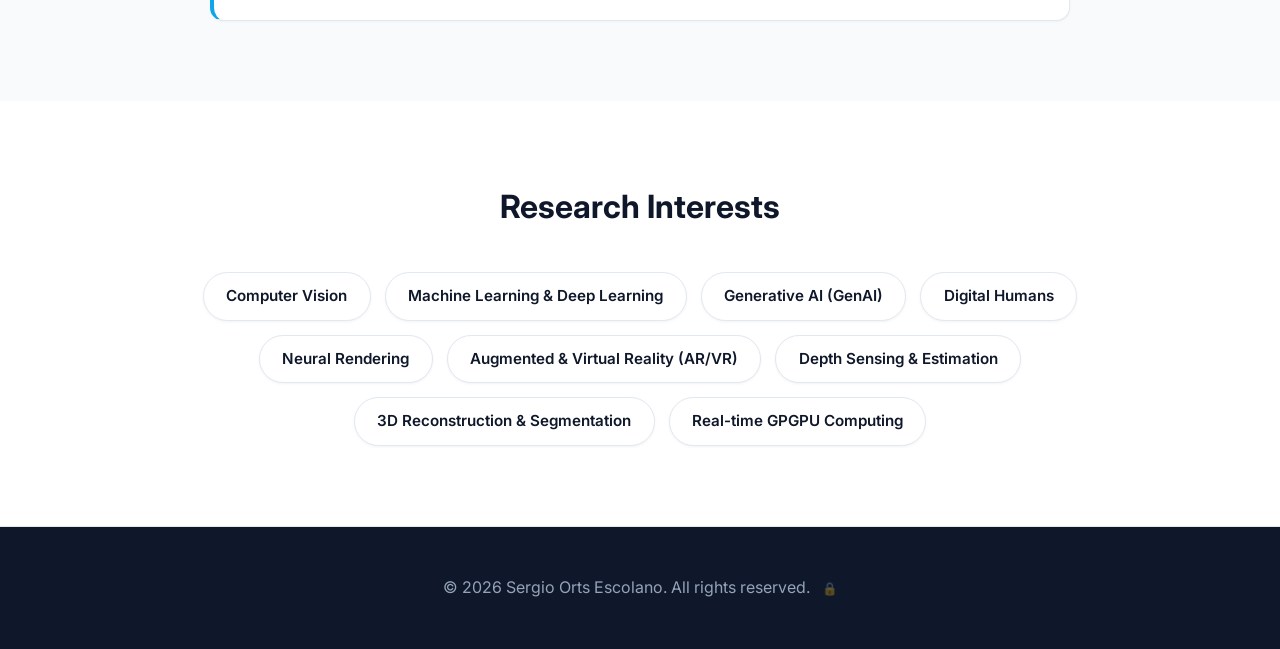
==== commit 0f65ab11: "Add hidden 8-Bit Nintendo mode triggered by triple-clicking profile photo" ====
--- a/index.html
+++ b/index.html
@@ -25,11 +25,11 @@
         href="data:image/svg+xml,<svg xmlns='http://www.w3.org/2000/svg' viewBox='0 0 100 100'><rect width='100' height='100' rx='20' fill='%230F172A'/><text x='50%25' y='54%25' dominant-baseline='central' text-anchor='middle' fill='%2338BDF8' font-family='sans-serif' font-weight='700' font-size='48'>SO</text></svg>">
     <link rel="preconnect" href="https://fonts.googleapis.com">
     <link rel="preconnect" href="https://fonts.gstatic.com" crossorigin>
-    <link href="https://fonts.googleapis.com/css2?family=Inter:wght@400;500;600;700&display=swap" rel="stylesheet">
+    <link href="https://fonts.googleapis.com/css2?family=Inter:wght@400;500;600;700&family=Press+Start+2P&family=VT323&display=swap" rel="stylesheet">
     <meta http-equiv="Cache-Control" content="no-cache, no-store, must-revalidate">
     <meta http-equiv="Pragma" content="no-cache">
     <meta http-equiv="Expires" content="0">
-    <link rel="stylesheet" href="style.css?v=20261111b">
+    <link rel="stylesheet" href="style.css?v=20261111c">
     <script>
         (function () {
             const savedTheme = localStorage.getItem('theme');
@@ -209,9 +209,10 @@
             </p>
         </div>
     </footer>
-    <script src="scripts/publications.js?v=20261111b"></script>
-    <script src="scripts/gnm_viewer.js?v=20261111b"></script>
-    <script src="scripts/admin.js?v=20261111b"></script>
+    <script src="scripts/publications.js?v=20261111c"></script>
+    <script src="scripts/gnm_viewer.js?v=20261111c"></script>
+    <script src="scripts/retro8bit.js?v=20261111c"></script>
+    <script src="scripts/admin.js?v=20261111c"></script>
 </body>
 
 </html>
--- a/style.css
+++ b/style.css
@@ -1958,3 +1958,421 @@
         padding: 0.24rem 0.6rem;
     }
 }
+
+/* =========================================================================
+   HIDDEN 1980s 8-BIT NINTENDO (NES) MODE (html[data-retro="8bit"])
+   ========================================================================= */
+.nes-arcade-hud {
+    display: none;
+}
+
+@keyframes nesCoinBump {
+    0% { transform: translateY(0) scale(1); }
+    40% { transform: translateY(-10px) scale(1.05); }
+    100% { transform: translateY(0) scale(1); }
+}
+
+.profile-pic.nes-coin-bump {
+    animation: nesCoinBump 0.22s steps(3, end);
+}
+
+@keyframes nesOneUpFloat {
+    0% { opacity: 1; transform: translate(-50%, 0); }
+    100% { opacity: 0; transform: translate(-50%, -48px); }
+}
+
+.nes-oneup-popup {
+    position: absolute;
+    z-index: 9999;
+    font-family: 'Press Start 2P', monospace;
+    font-size: 0.85rem;
+    color: #38ff14;
+    background: #000000;
+    border: 3px solid #ffffff;
+    padding: 0.35rem 0.6rem;
+    text-shadow: 2px 2px 0 #000000;
+    box-shadow: 4px 4px 0 #000000;
+    pointer-events: none;
+    white-space: nowrap;
+    animation: nesOneUpFloat 1.05s steps(8, end) forwards;
+}
+
+html[data-retro="8bit"] {
+    --primary-color: #FFFFFF;
+    --accent-color: #F8B800;
+    --accent-hover: #FCE088;
+    --text-color: #F8F8F8;
+    --muted-color: #9CBCFC;
+    --bg-color: #000000;
+    --light-bg: #080820;
+    --card-bg: #000000;
+    --border-color: #FFFFFF;
+    --header-bg: #000000;
+    --badge-bg: #183C8C;
+    --badge-text: #F8B800;
+    --font-family: 'VT323', monospace;
+}
+
+/* Subtle CRT scanline overlay in 8-bit mode */
+html[data-retro="8bit"] body::after {
+    content: '';
+    position: fixed;
+    inset: 0;
+    z-index: 9990;
+    pointer-events: none;
+    background: repeating-linear-gradient(
+        to bottom,
+        rgba(0, 0, 0, 0) 0px,
+        rgba(0, 0, 0, 0) 2px,
+        rgba(0, 0, 0, 0.22) 3px,
+        rgba(0, 0, 0, 0.22) 4px
+    );
+}
+
+/* NES Top Scoreboard HUD */
+html[data-retro="8bit"] .nes-arcade-hud {
+    display: flex;
+    justify-content: space-around;
+    align-items: center;
+    flex-wrap: wrap;
+    gap: 0.75rem;
+    background: #000000;
+    color: #FFFFFF;
+    font-family: 'Press Start 2P', monospace;
+    font-size: 0.72rem;
+    padding: 0.55rem 1rem;
+    border-bottom: 4px solid #FFFFFF;
+    letter-spacing: 0.05em;
+}
+
+html[data-retro="8bit"] .nes-hud-col {
+    display: flex;
+    flex-direction: column;
+    align-items: center;
+    gap: 0.2rem;
+}
+
+html[data-retro="8bit"] .nes-hud-label {
+    color: #E40058;
+    font-size: 0.65rem;
+}
+
+html[data-retro="8bit"] .nes-hud-val {
+    color: #FFFFFF;
+    display: inline-flex;
+    align-items: center;
+    gap: 0.25rem;
+}
+
+html[data-retro="8bit"] .nes-coin-icon {
+    display: inline-block;
+    width: 10px;
+    height: 14px;
+    background: #F8B800;
+    border: 2px solid #FC9838;
+}
+
+html[data-retro="8bit"] .nes-hud-btn {
+    font-family: 'Press Start 2P', monospace;
+    font-size: 0.62rem;
+    background: #E40058;
+    color: #FFFFFF;
+    border: 3px solid #FFFFFF;
+    padding: 0.35rem 0.6rem;
+    cursor: pointer;
+    box-shadow: 3px 3px 0 #000000;
+}
+
+html[data-retro="8bit"] .nes-hud-btn.is-muted {
+    background: #505050;
+    color: #BCBCBC;
+}
+
+html[data-retro="8bit"] .nes-hud-btn:hover {
+    background: #F8B800;
+    color: #000000;
+}
+
+/* Header & Navigation in 8-Bit NES Mode */
+html[data-retro="8bit"] .header {
+    background: #000000;
+    border-bottom: 4px solid #FFFFFF;
+    backdrop-filter: none;
+}
+
+html[data-retro="8bit"] .nav-link,
+html[data-retro="8bit"] .social-links a {
+    font-family: 'Press Start 2P', monospace;
+    font-size: 0.68rem;
+    color: #FFFFFF;
+    text-transform: uppercase;
+}
+
+html[data-retro="8bit"] .nav-link:hover,
+html[data-retro="8bit"] .social-links a:hover {
+    color: #F8B800;
+}
+
+/* Classic 8-Bit Nintendo Overworld Sky & Ground Hero */
+html[data-retro="8bit"] .hero {
+    background: #5C94FC !important;
+    position: relative;
+    border-bottom: 20px solid #C84C0C;
+    box-shadow: inset 0 -6px 0 #FC9838, inset 0 -10px 0 #000000;
+    padding: 4.5rem 0 4rem;
+}
+
+html[data-retro="8bit"] .profile-pic {
+    width: 168px;
+    height: 168px;
+    border-radius: 0 !important;
+    image-rendering: pixelated;
+    border: 6px solid #F8B800;
+    outline: 4px solid #000000;
+    box-shadow: 8px 8px 0 #000000;
+    background: #5C94FC;
+}
+
+html[data-retro="8bit"] .name {
+    font-family: 'Press Start 2P', monospace;
+    font-size: 1.9rem;
+    line-height: 1.35;
+    color: #FFFFFF;
+    text-transform: uppercase;
+    text-shadow: 4px 4px 0 #000000;
+    margin-top: 0.4rem;
+}
+
+html[data-retro="8bit"] .title {
+    font-family: 'Press Start 2P', monospace;
+    font-size: 0.85rem;
+    line-height: 1.6;
+    color: #F8B800;
+    text-shadow: 3px 3px 0 #000000;
+    text-transform: uppercase;
+}
+
+html[data-retro="8bit"] .tagline {
+    font-family: 'VT323', monospace;
+    font-size: 1.45rem;
+    color: #FFFFFF;
+    background: #000000;
+    border: 3px solid #FFFFFF;
+    padding: 0.45rem 0.9rem;
+    box-shadow: 5px 5px 0 rgba(0, 0, 0, 0.75);
+    max-width: 680px;
+}
+
+/* NES Section Titles & Bio Dialogue Box */
+html[data-retro="8bit"] .section-title {
+    font-family: 'Press Start 2P', monospace;
+    font-size: 1.3rem;
+    color: #F8B800;
+    text-transform: uppercase;
+    text-shadow: 3px 3px 0 #E40058;
+    letter-spacing: 0.05em;
+}
+
+html[data-retro="8bit"] .bio-content {
+    background: #000000;
+    border: 4px solid #FFFFFF;
+    box-shadow: 6px 6px 0 #183C8C;
+    padding: 1.5rem 1.75rem 0.5rem;
+    max-width: 820px;
+    margin: 0 auto;
+}
+
+html[data-retro="8bit"] .bio-content p {
+    font-family: 'VT323', monospace;
+    font-size: 1.4rem;
+    line-height: 1.45;
+    color: #FFFFFF;
+}
+
+/* Floating Left 3D GNM Viewer & Right News Timeline in NES Style */
+html[data-retro="8bit"] .gnm-viewer-card,
+html[data-retro="8bit"] .news-spine {
+    top: 8.5rem;
+    background: #000000 !important;
+    backdrop-filter: none !important;
+    border: 4px solid #FFFFFF !important;
+    border-radius: 0 !important;
+    box-shadow: 0 0 0 3px #000000, 7px 7px 0 0 #000000 !important;
+}
+
+html[data-retro="8bit"] .gnm-viewer-title,
+html[data-retro="8bit"] .news-spine-title {
+    font-family: 'Press Start 2P', monospace;
+    font-size: 0.65rem;
+    color: #F8B800;
+}
+
+html[data-retro="8bit"] .gnm-viewer-live-dot,
+html[data-retro="8bit"] .news-spine-live-dot {
+    border-radius: 0;
+    width: 10px;
+    height: 10px;
+    background: #38FF14;
+    box-shadow: none;
+}
+
+html[data-retro="8bit"] .gnm-viewer-toggle-btn,
+html[data-retro="8bit"] .news-spine-toggle-btn,
+html[data-retro="8bit"] .gnm-ctrl-chip {
+    font-family: 'Press Start 2P', monospace;
+    font-size: 0.56rem;
+    border-radius: 0 !important;
+    border: 2px solid #FFFFFF;
+    background: #183C8C;
+    color: #FFFFFF;
+}
+
+html[data-retro="8bit"] .gnm-ctrl-chip.is-active {
+    background: #E40058;
+    border-color: #F8B800;
+    color: #F8B800;
+}
+
+html[data-retro="8bit"] .gnm-canvas-wrap {
+    border-radius: 0 !important;
+    border: 3px solid #F8B800;
+    background: #000000;
+}
+
+html[data-retro="8bit"] .gnm-webgl-canvas {
+    image-rendering: pixelated;
+    image-rendering: crisp-edges;
+}
+
+html[data-retro="8bit"] .gnm-viewport-badge,
+html[data-retro="8bit"] .gnm-orbit-hint {
+    font-family: 'Press Start 2P', monospace;
+    font-size: 0.52rem;
+    border-radius: 0;
+    background: #000000;
+    border: 2px solid #FFFFFF;
+    color: #38FF14;
+}
+
+html[data-retro="8bit"] .news-spine-date {
+    font-family: 'Press Start 2P', monospace;
+    font-size: 0.62rem;
+    color: #38FF14 !important;
+}
+
+html[data-retro="8bit"] .news-spine-tag {
+    font-family: 'Press Start 2P', monospace;
+    font-size: 0.52rem;
+    border-radius: 0;
+    background: #E40058;
+    color: #FFFFFF;
+}
+
+html[data-retro="8bit"] .news-spine-detail {
+    font-family: 'VT323', monospace;
+    font-size: 1.22rem;
+    line-height: 1.25;
+}
+
+html[data-retro="8bit"] .news-spine-dot {
+    border-radius: 0;
+}
+
+/* Publications, Filters & Cards in 8-Bit NES Mode */
+html[data-retro="8bit"] .pub-search-input,
+html[data-retro="8bit"] .view-mode-toggle,
+html[data-retro="8bit"] .view-mode-btn,
+html[data-retro="8bit"] .category-btn,
+html[data-retro="8bit"] .filter-btn,
+html[data-retro="8bit"] .pub-link,
+html[data-retro="8bit"] .publication-item,
+html[data-retro="8bit"] .publication-img,
+html[data-retro="8bit"] .interests-list li,
+html[data-retro="8bit"] .theme-toggle {
+    border-radius: 0 !important;
+}
+
+html[data-retro="8bit"] .view-mode-btn,
+html[data-retro="8bit"] .category-btn,
+html[data-retro="8bit"] .filter-btn {
+    font-family: 'Press Start 2P', monospace;
+    font-size: 0.6rem;
+    border: 3px solid #FFFFFF;
+    background: #000000;
+    color: #FFFFFF;
+    box-shadow: 3px 3px 0 #183C8C;
+}
+
+html[data-retro="8bit"] .view-mode-btn.active,
+html[data-retro="8bit"] .category-btn.active,
+html[data-retro="8bit"] .filter-btn.active {
+    background: #E40058;
+    color: #F8B800;
+    border-color: #F8B800;
+}
+
+html[data-retro="8bit"] .publication-item {
+    background: #000000;
+    border: 4px solid #FFFFFF;
+    box-shadow: 6px 6px 0 #183C8C;
+}
+
+html[data-retro="8bit"] .publication-item:hover {
+    border-color: #F8B800;
+    transform: translate(-2px, -2px);
+    box-shadow: 8px 8px 0 #E40058;
+}
+
+html[data-retro="8bit"] .publication-thumb {
+    border-radius: 0 !important;
+    border: 3px solid #FFFFFF;
+}
+
+html[data-retro="8bit"] .publication-img {
+    image-rendering: pixelated;
+    filter: contrast(1.25) saturate(1.25);
+}
+
+html[data-retro="8bit"] .pub-title {
+    font-family: 'Press Start 2P', monospace;
+    font-size: 0.78rem;
+    line-height: 1.55;
+    color: #F8B800;
+}
+
+html[data-retro="8bit"] .pub-author,
+html[data-retro="8bit"] .pub-venue {
+    font-family: 'VT323', monospace;
+    font-size: 1.25rem;
+}
+
+html[data-retro="8bit"] .pub-year-badge,
+html[data-retro="8bit"] .pub-cat-badge,
+html[data-retro="8bit"] .pub-selected-badge {
+    font-family: 'Press Start 2P', monospace;
+    font-size: 0.52rem;
+    border-radius: 0 !important;
+    border: 2px solid #FFFFFF;
+}
+
+html[data-retro="8bit"] .pub-link {
+    font-family: 'Press Start 2P', monospace;
+    font-size: 0.55rem;
+    border: 2px solid #FFFFFF;
+    background: #183C8C;
+    color: #FFFFFF;
+}
+
+html[data-retro="8bit"] .pub-link:hover {
+    background: #F8B800;
+    color: #000000;
+}
+
+html[data-retro="8bit"] .interests-list li {
+    font-family: 'Press Start 2P', monospace;
+    font-size: 0.65rem;
+    border: 3px solid #FFFFFF;
+    background: #000000;
+    color: #38FF14;
+    box-shadow: 4px 4px 0 #E40058;
+}
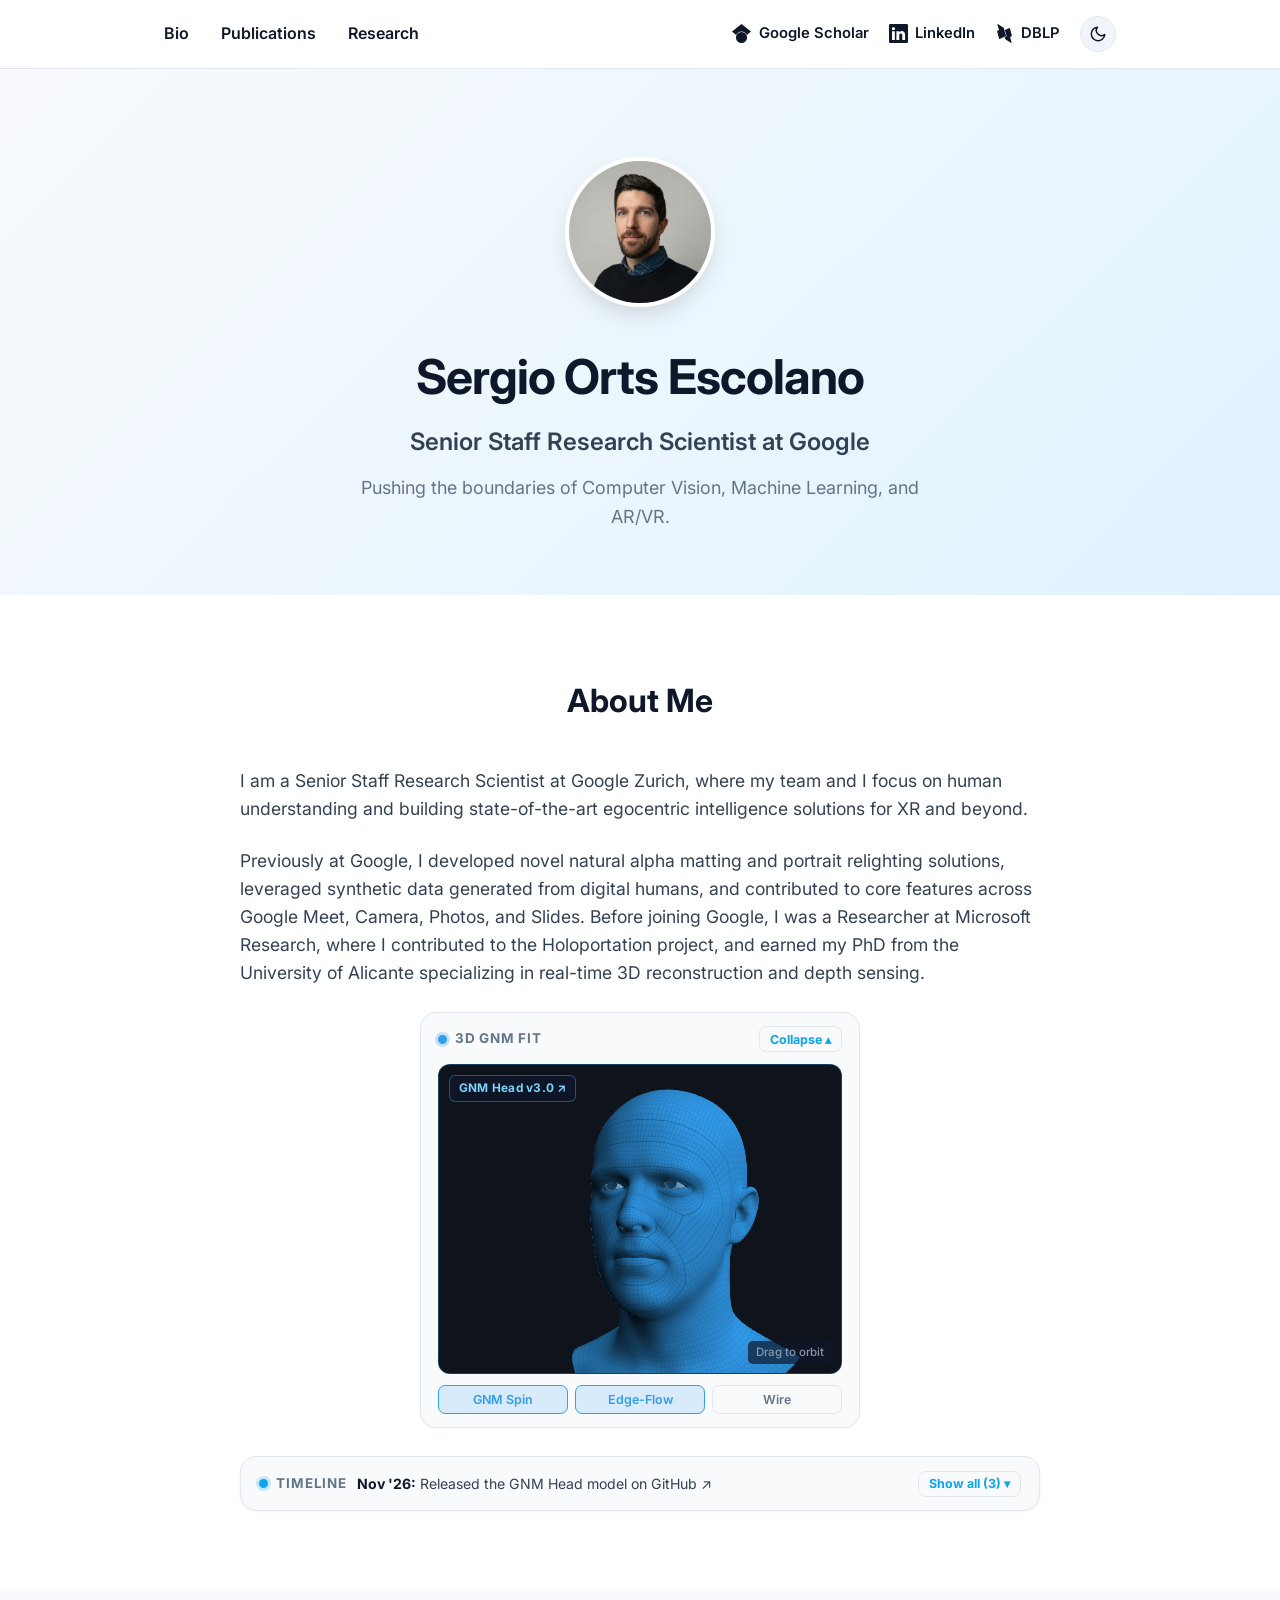
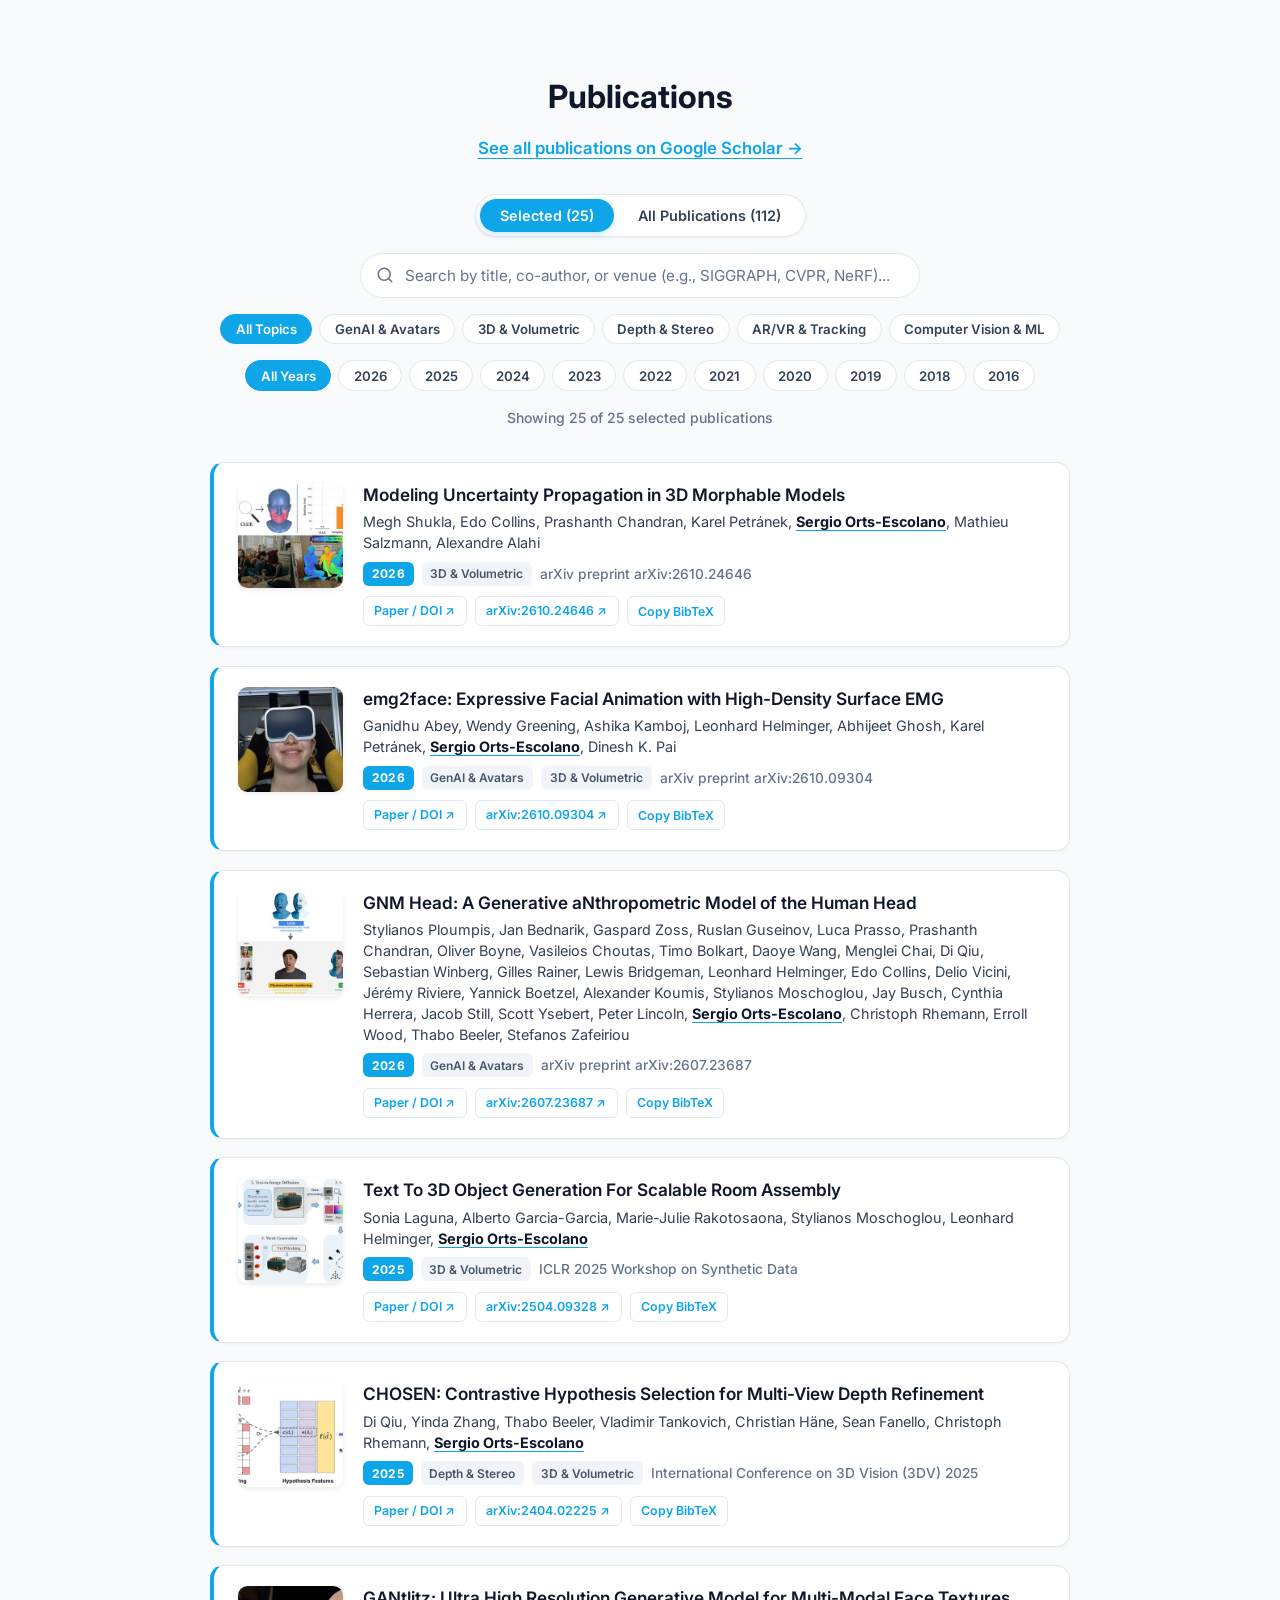
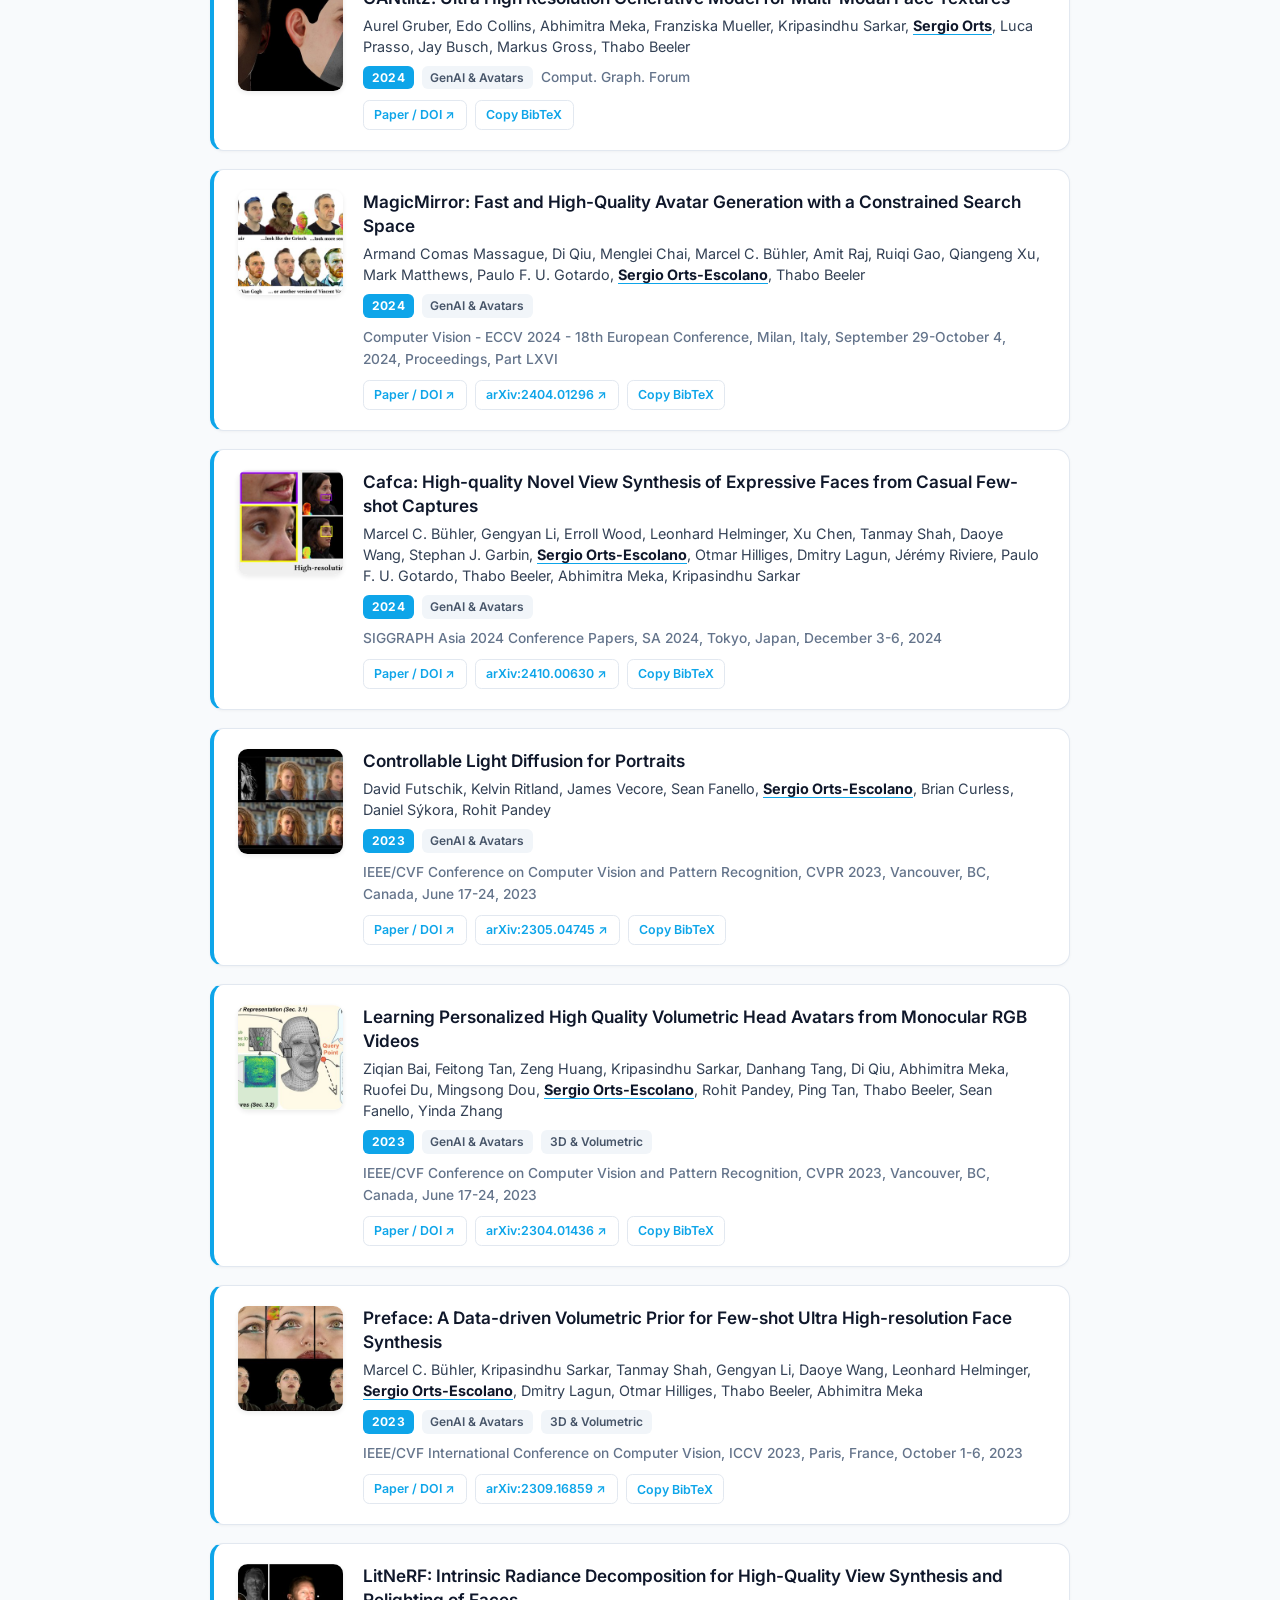
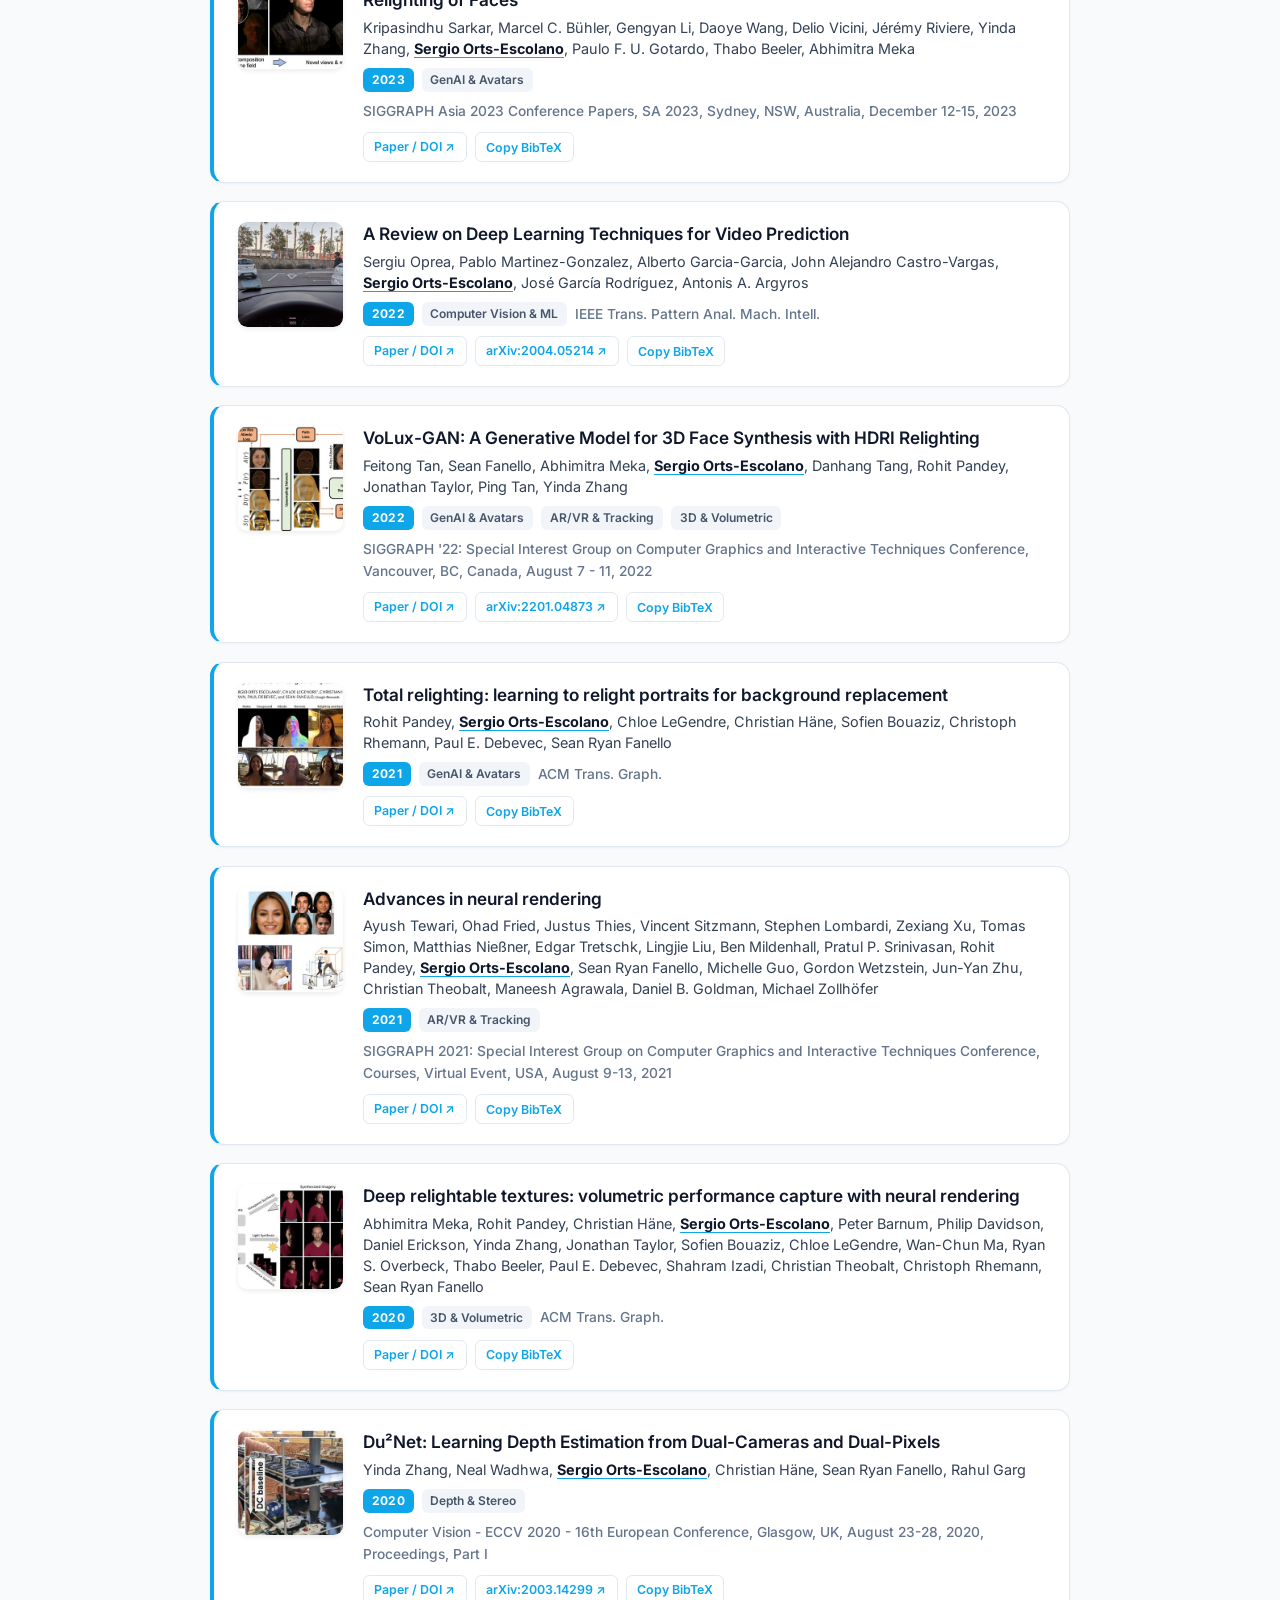
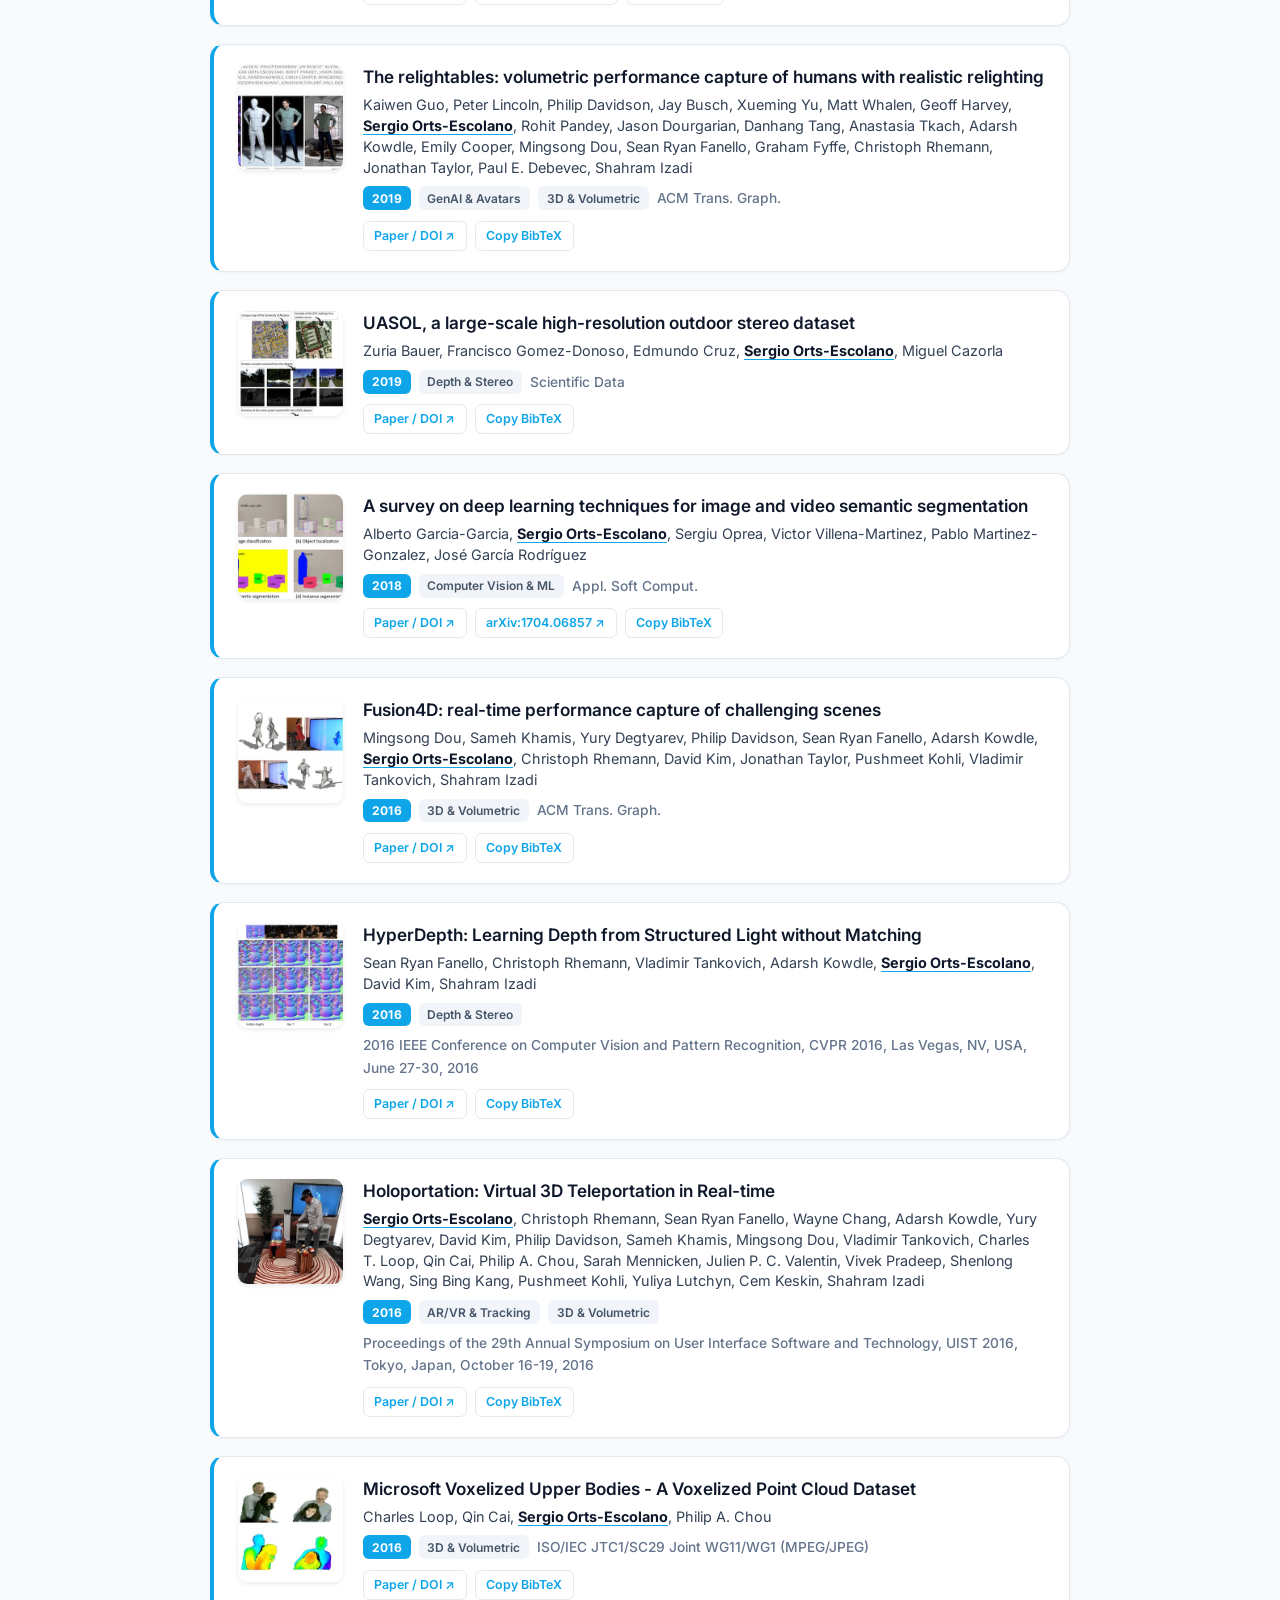
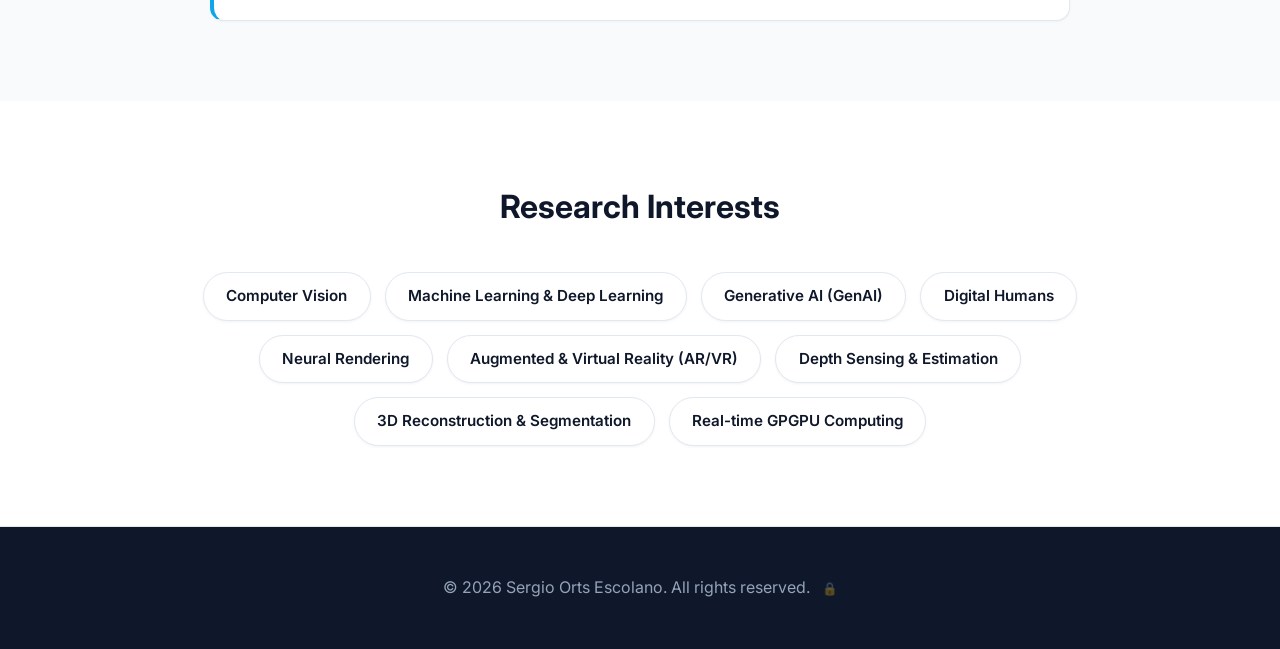
==== commit 079dda00: "Enlarge publication thumbnails on mobile screens" ====
--- a/index.html
+++ b/index.html
@@ -29,7 +29,7 @@
     <meta http-equiv="Cache-Control" content="no-cache, no-store, must-revalidate">
     <meta http-equiv="Pragma" content="no-cache">
     <meta http-equiv="Expires" content="0">
-    <link rel="stylesheet" href="style.css?v=20261111c">
+    <link rel="stylesheet" href="style.css?v=20261111d">
     <script>
         (function () {
             const savedTheme = localStorage.getItem('theme');
@@ -209,10 +209,10 @@
             </p>
         </div>
     </footer>
-    <script src="scripts/publications.js?v=20261111c"></script>
-    <script src="scripts/gnm_viewer.js?v=20261111c"></script>
-    <script src="scripts/retro8bit.js?v=20261111c"></script>
-    <script src="scripts/admin.js?v=20261111c"></script>
+    <script src="scripts/publications.js?v=20261111d"></script>
+    <script src="scripts/gnm_viewer.js?v=20261111d"></script>
+    <script src="scripts/retro8bit.js?v=20261111d"></script>
+    <script src="scripts/admin.js?v=20261111d"></script>
 </body>
 
 </html>
--- a/style.css
+++ b/style.css
@@ -663,12 +663,13 @@
     .publication-item {
         flex-direction: column;
         padding: 1.15rem;
-        gap: 0.85rem;
+        gap: 1rem;
     }
 
     .publication-img {
-        width: 64px;
-        height: 64px;
+        width: 168px;
+        height: 168px;
+        align-self: center;
     }
 
     .social-links a span {
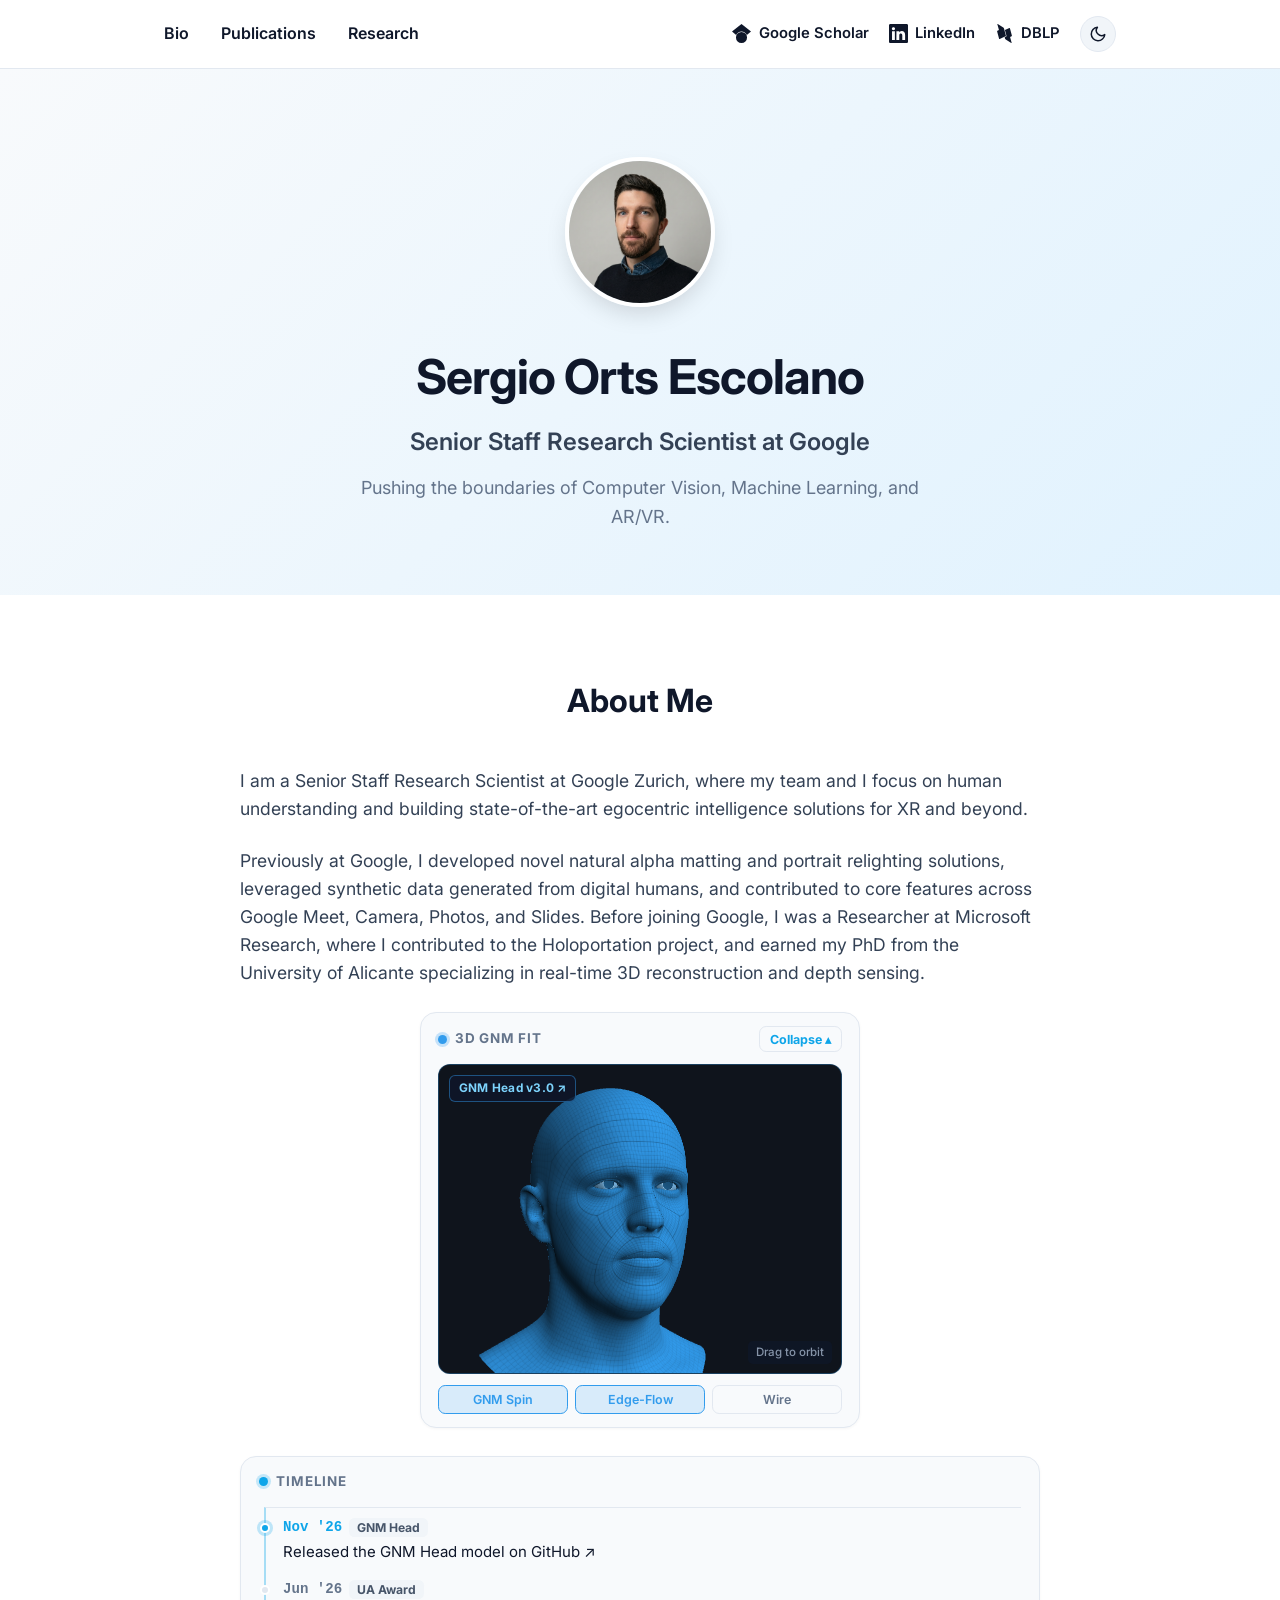
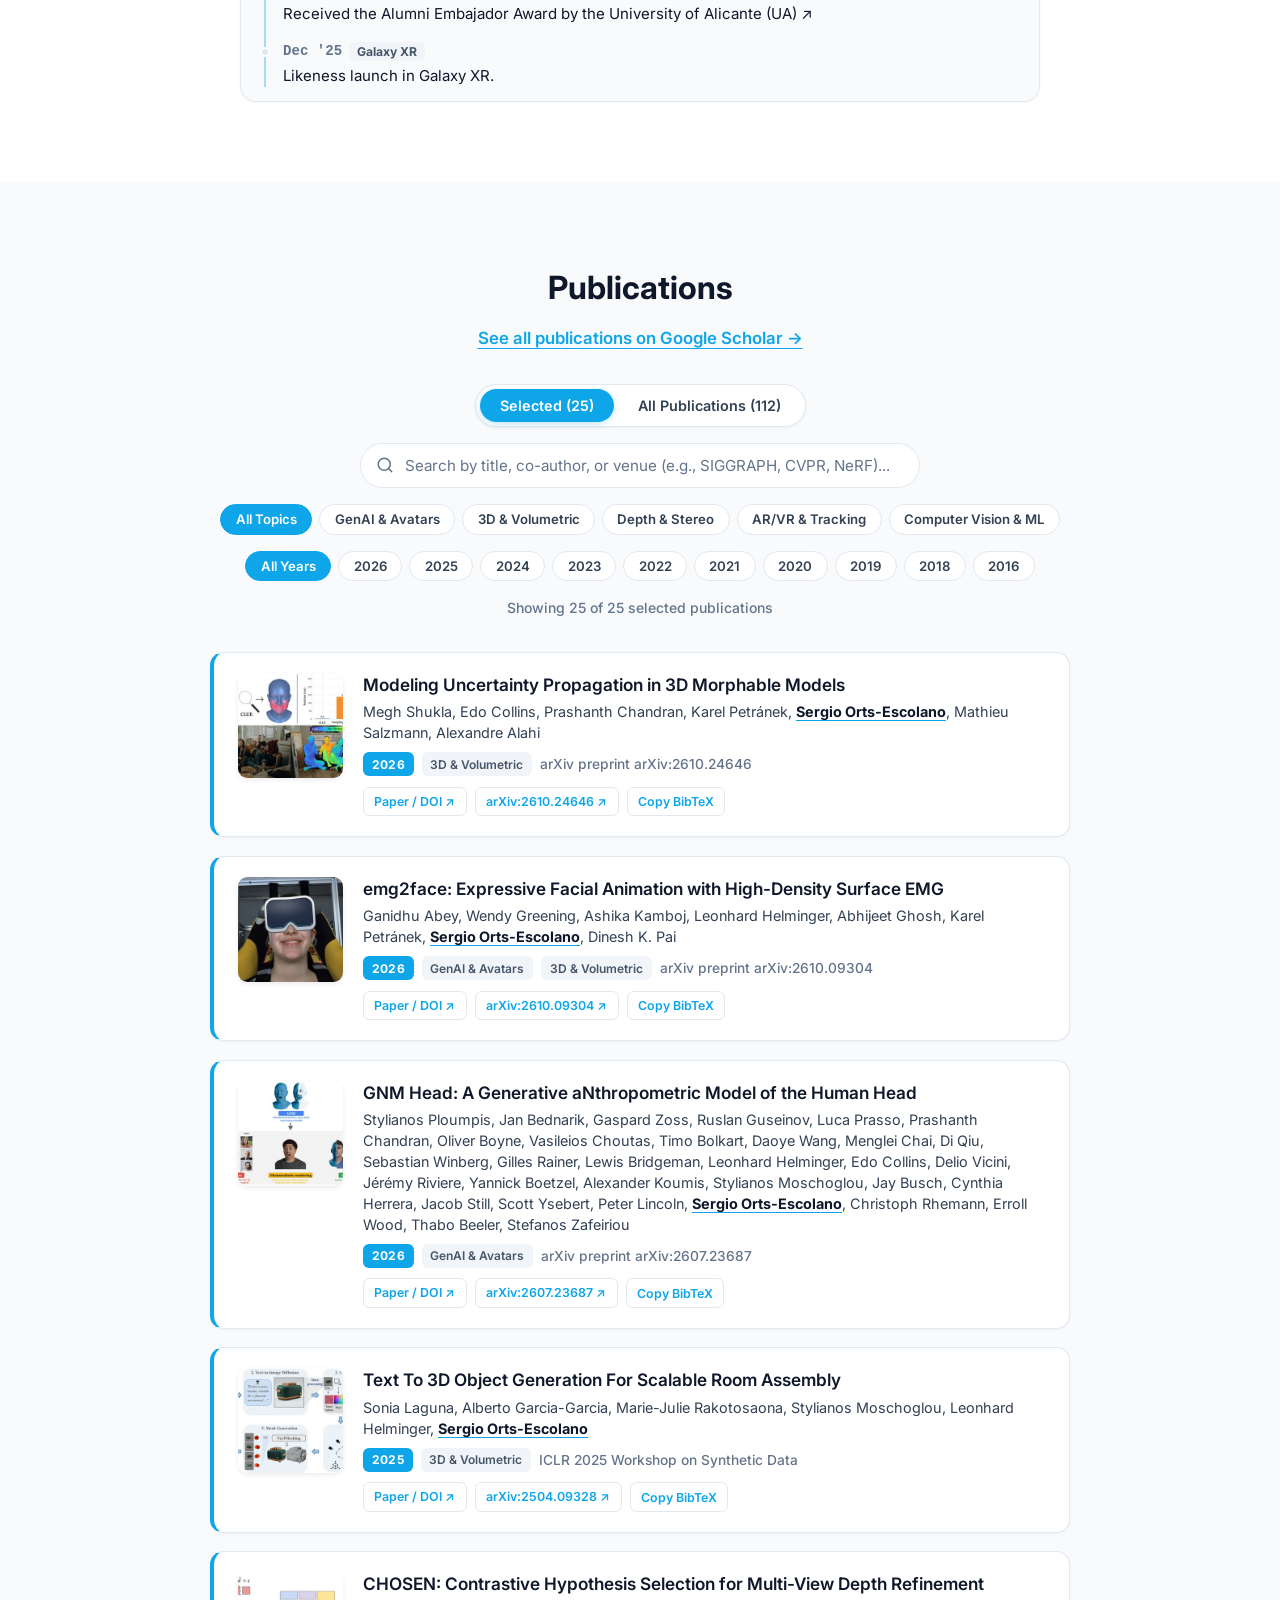
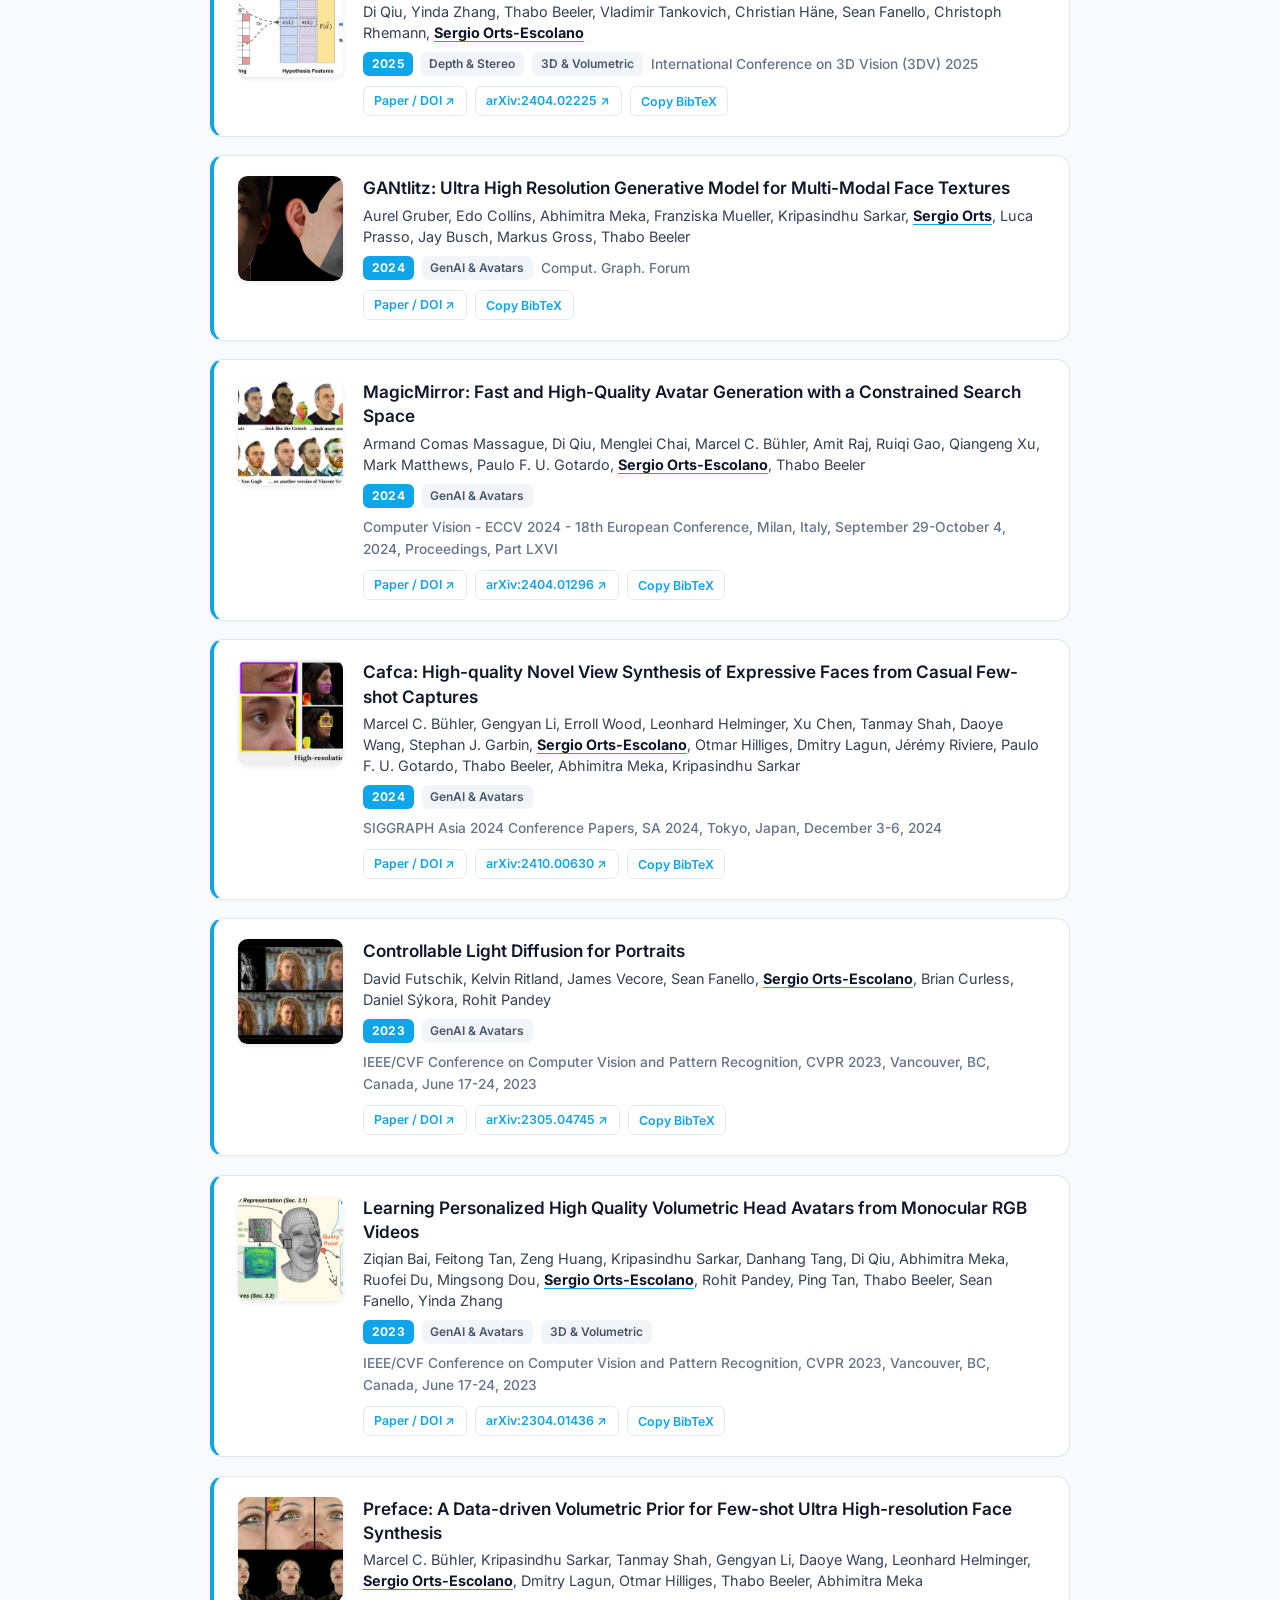
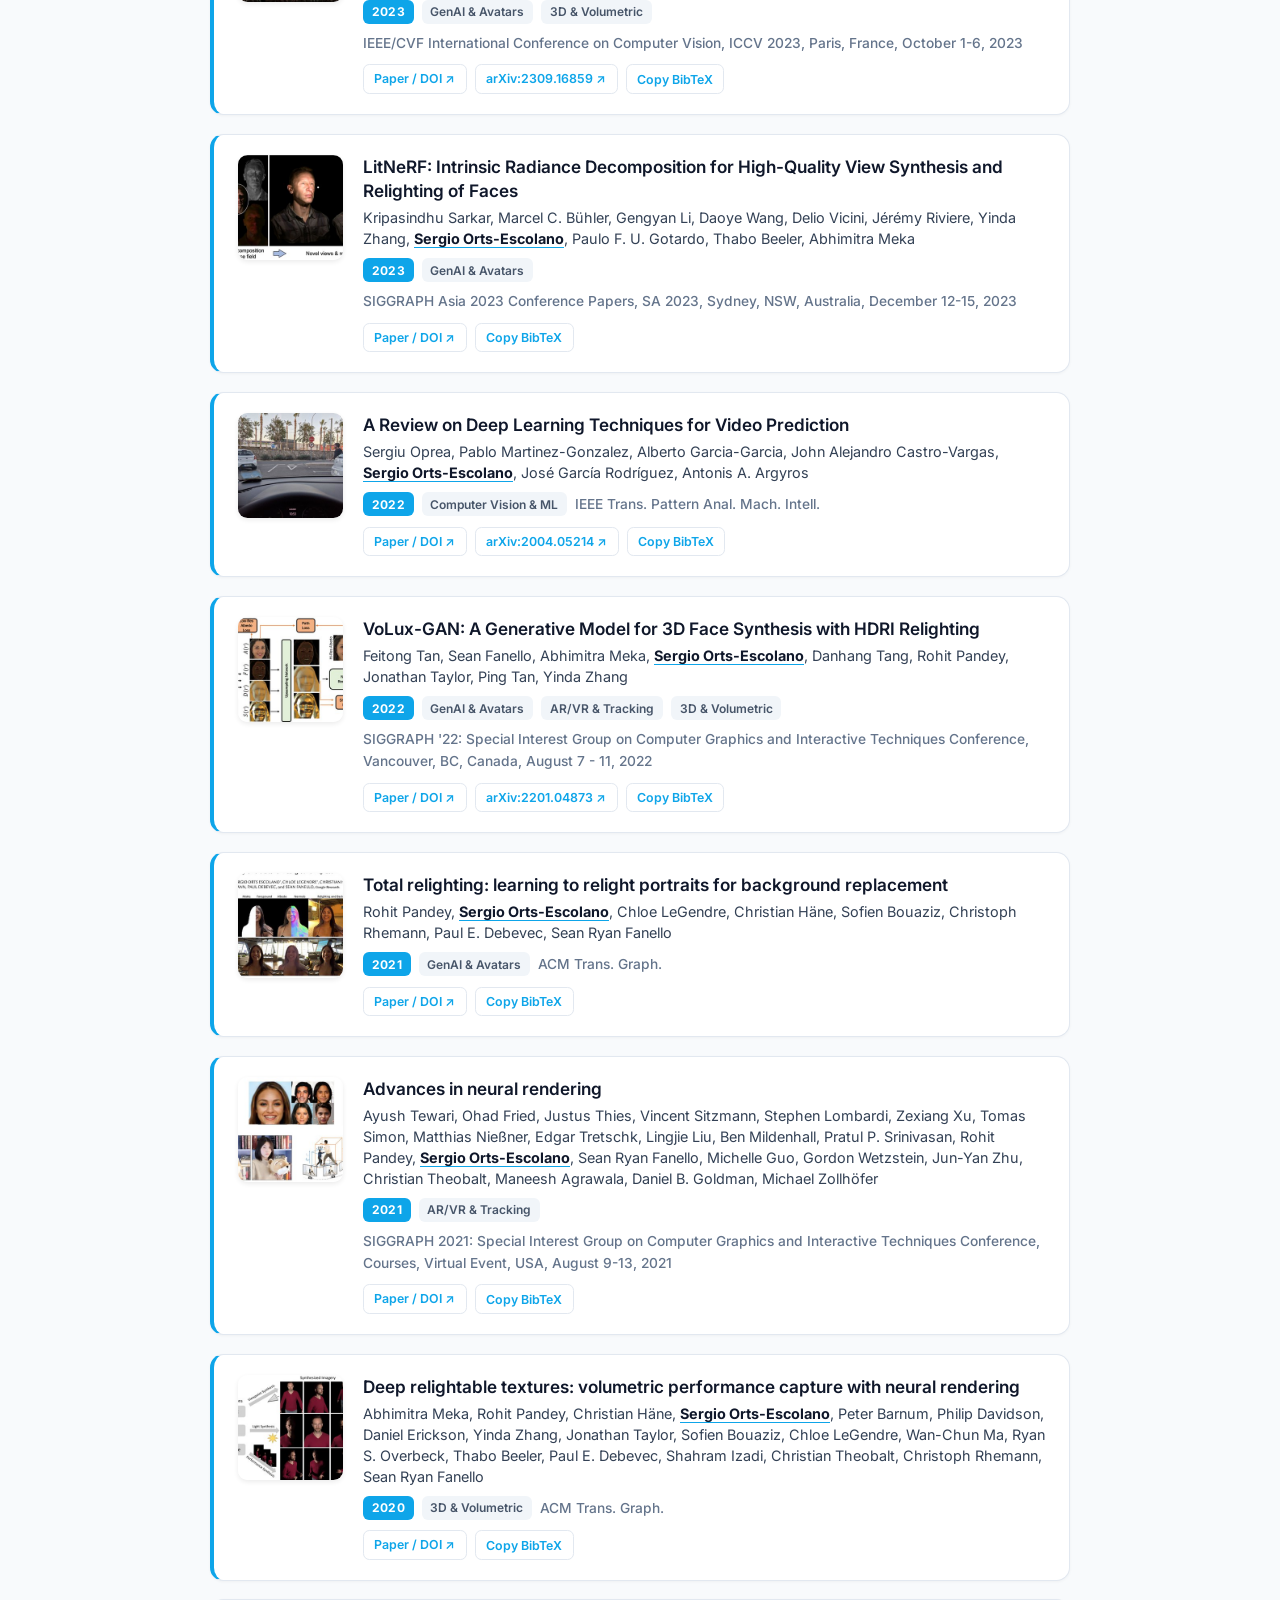
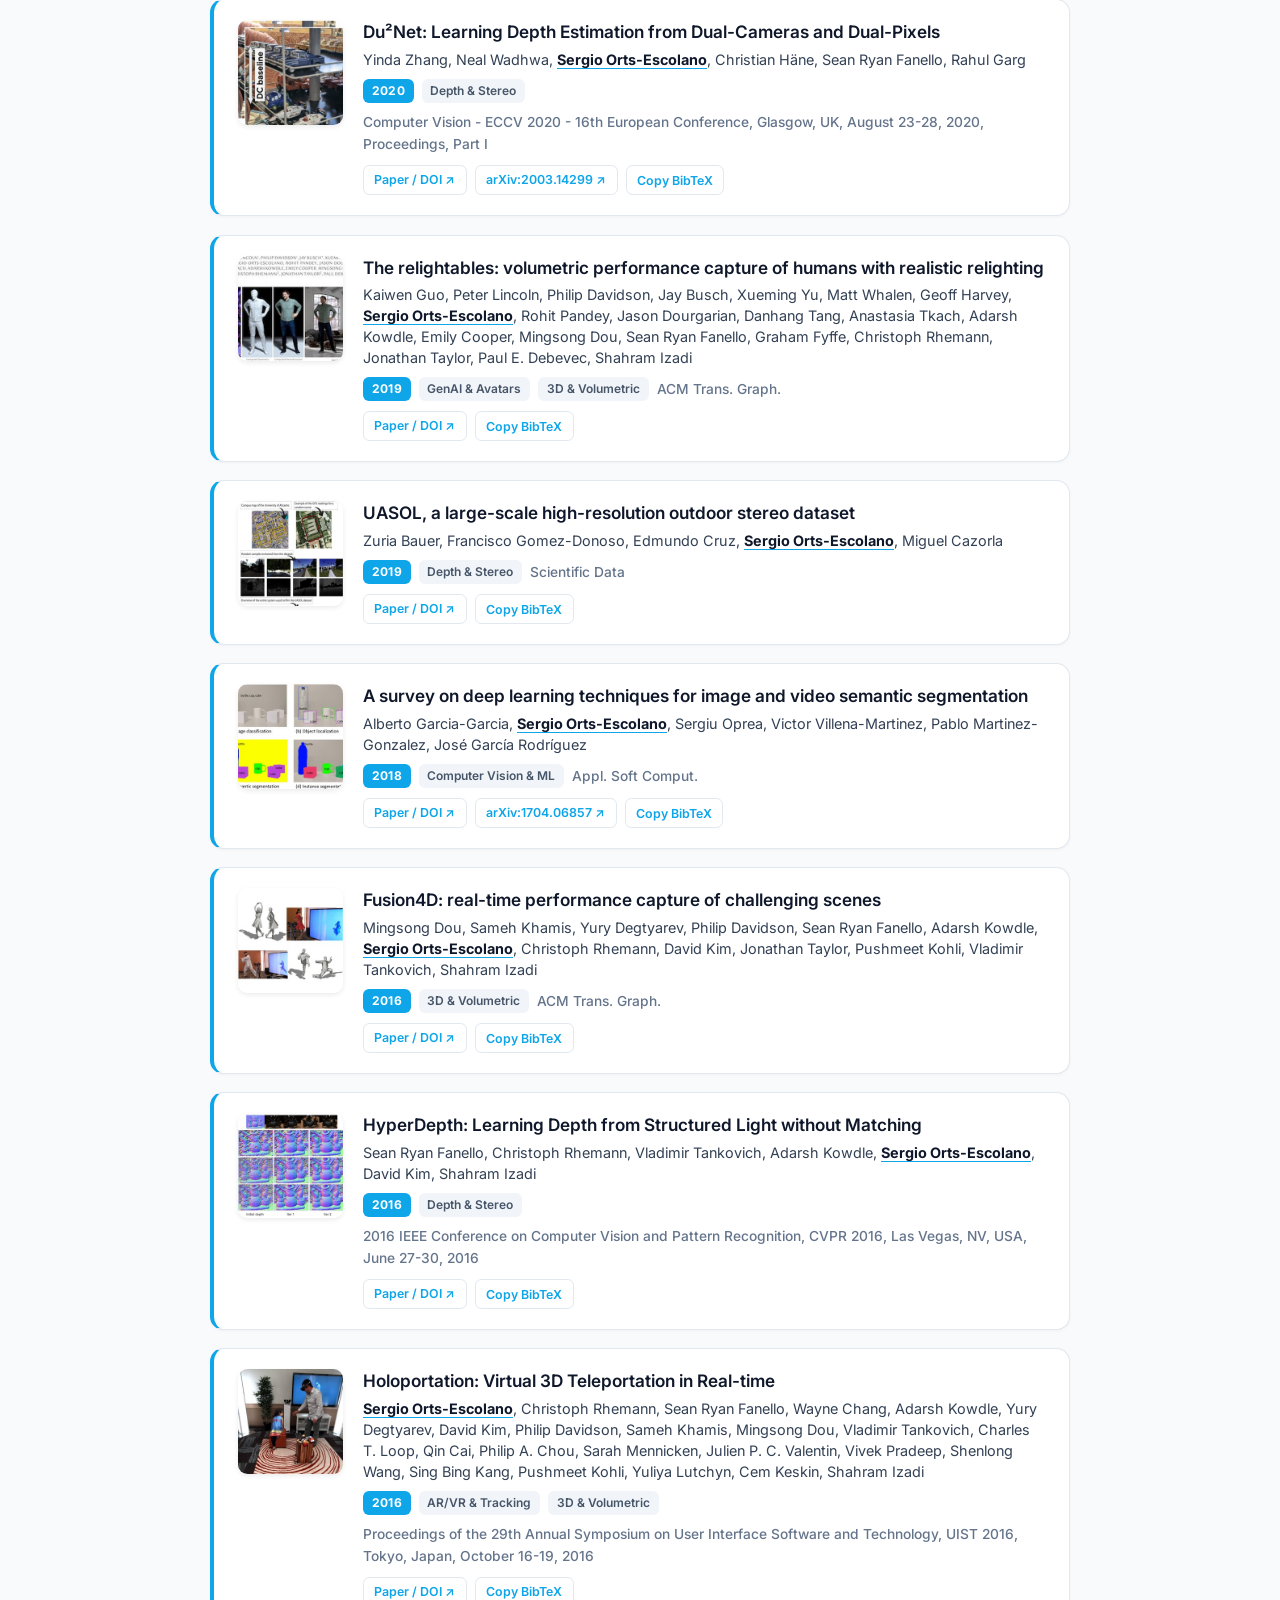
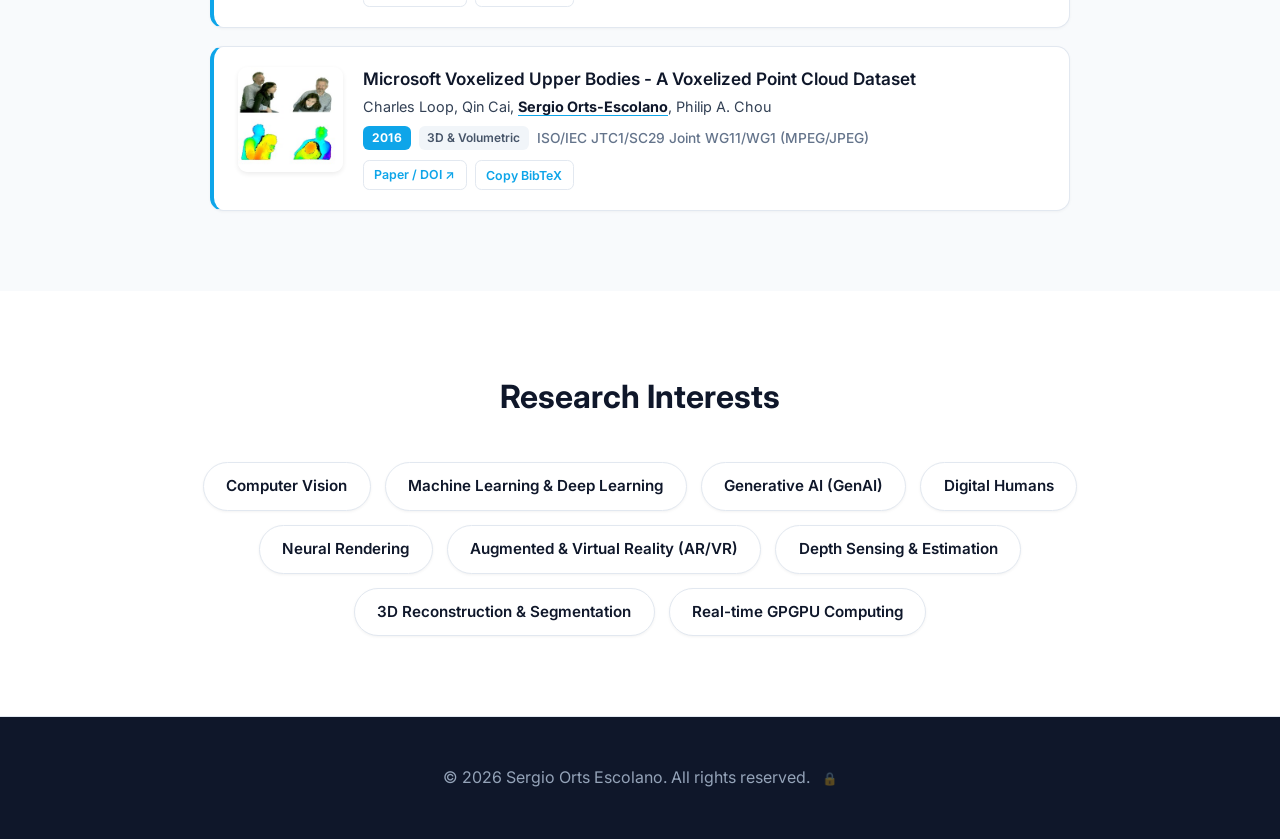
==== commit 2ea6165e: "Show first 3 news timeline entries by default on mobile" ====
--- a/index.html
+++ b/index.html
@@ -29,7 +29,7 @@
     <meta http-equiv="Cache-Control" content="no-cache, no-store, must-revalidate">
     <meta http-equiv="Pragma" content="no-cache">
     <meta http-equiv="Expires" content="0">
-    <link rel="stylesheet" href="style.css?v=20261111d">
+    <link rel="stylesheet" href="style.css?v=20261112a">
     <script>
         (function () {
             const savedTheme = localStorage.getItem('theme');
@@ -209,10 +209,10 @@
             </p>
         </div>
     </footer>
-    <script src="scripts/publications.js?v=20261111d"></script>
-    <script src="scripts/gnm_viewer.js?v=20261111d"></script>
-    <script src="scripts/retro8bit.js?v=20261111d"></script>
-    <script src="scripts/admin.js?v=20261111d"></script>
+    <script src="scripts/publications.js?v=20261112a"></script>
+    <script src="scripts/gnm_viewer.js?v=20261112a"></script>
+    <script src="scripts/retro8bit.js?v=20261112a"></script>
+    <script src="scripts/admin.js?v=20261112a"></script>
 </body>
 
 </html>
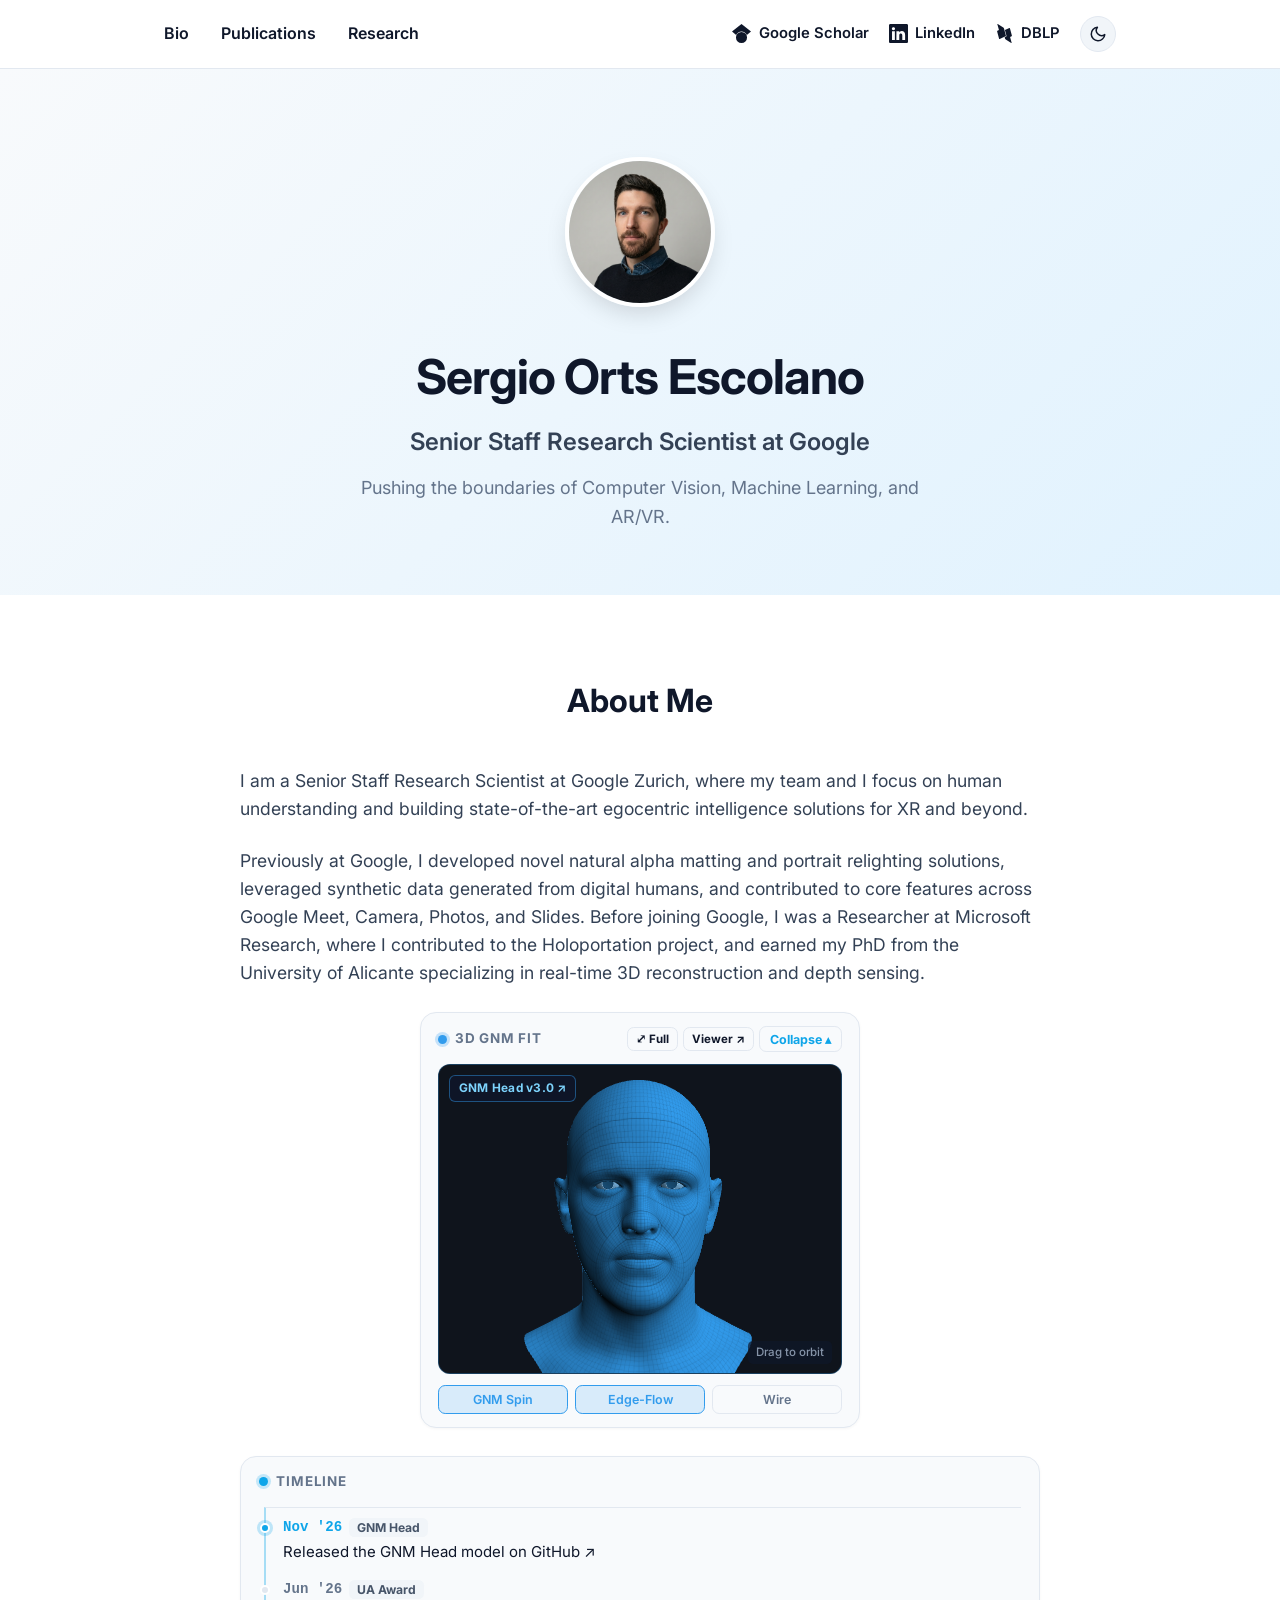
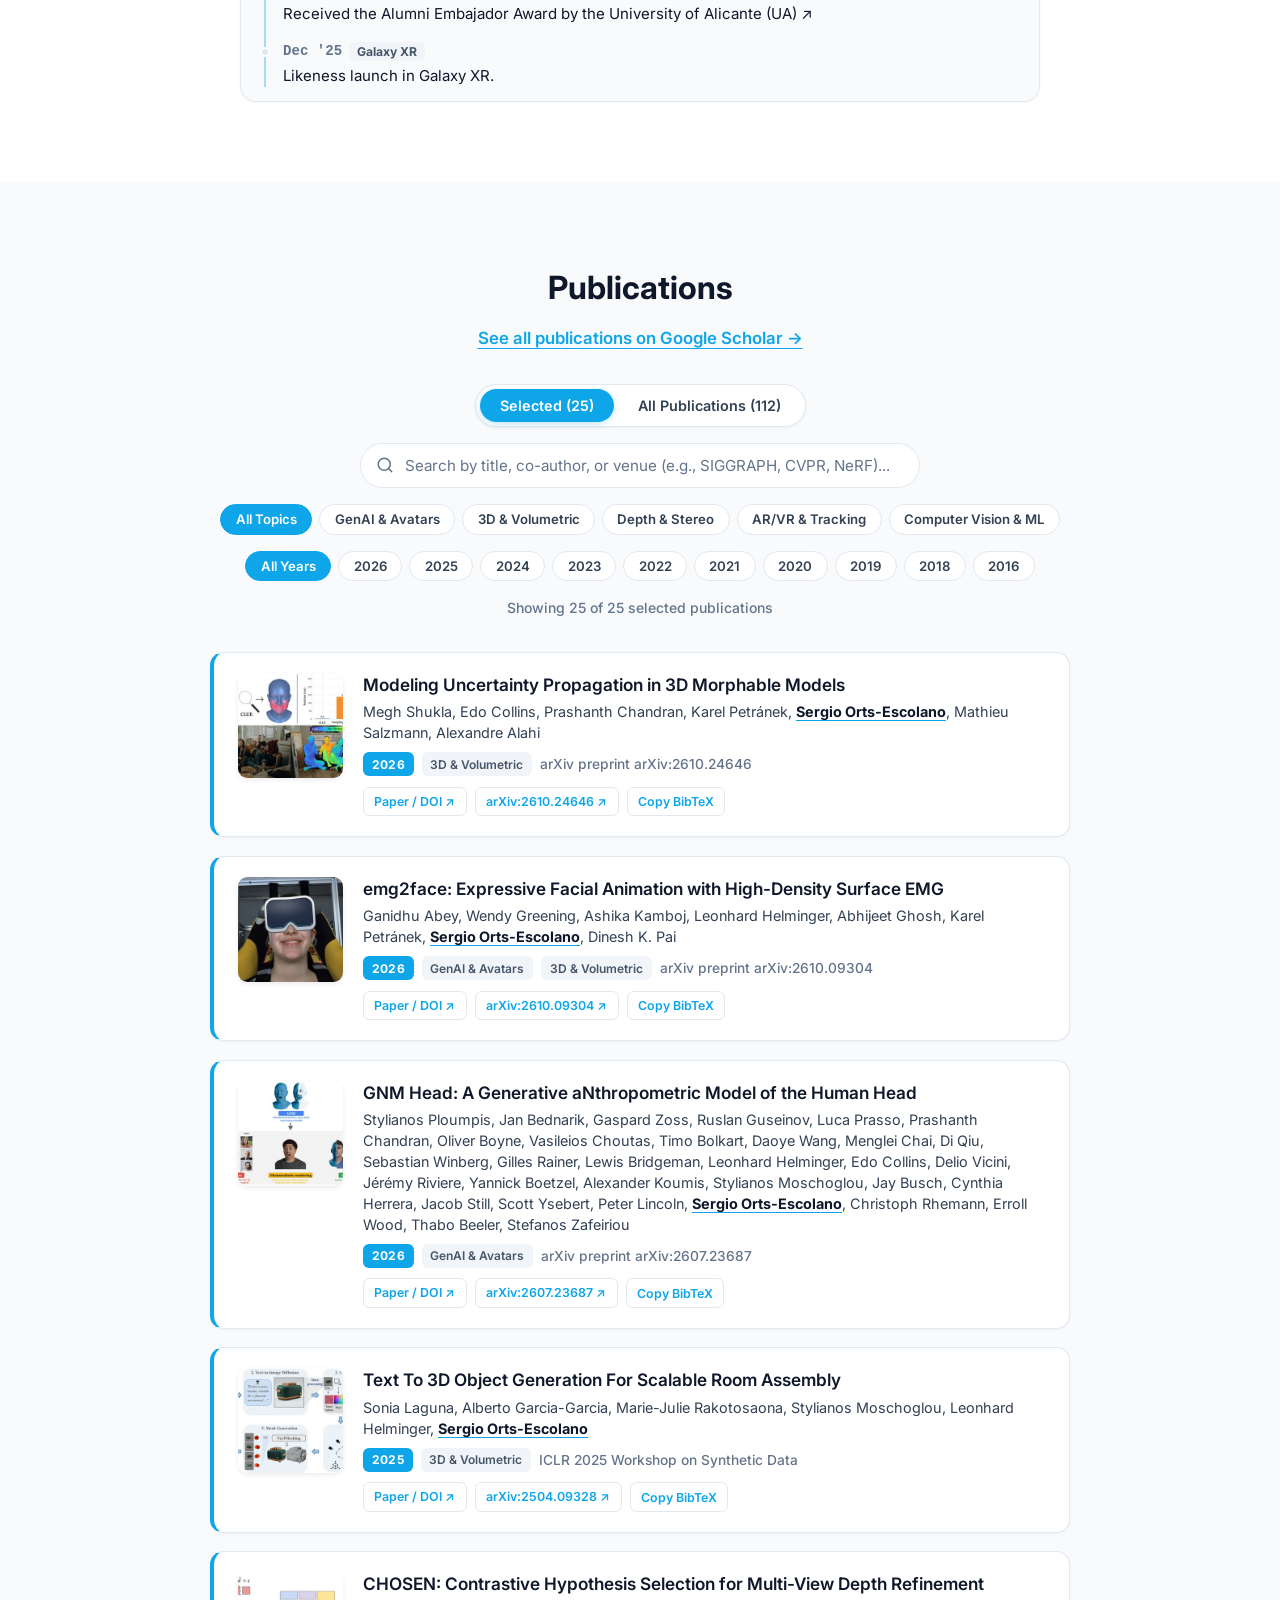
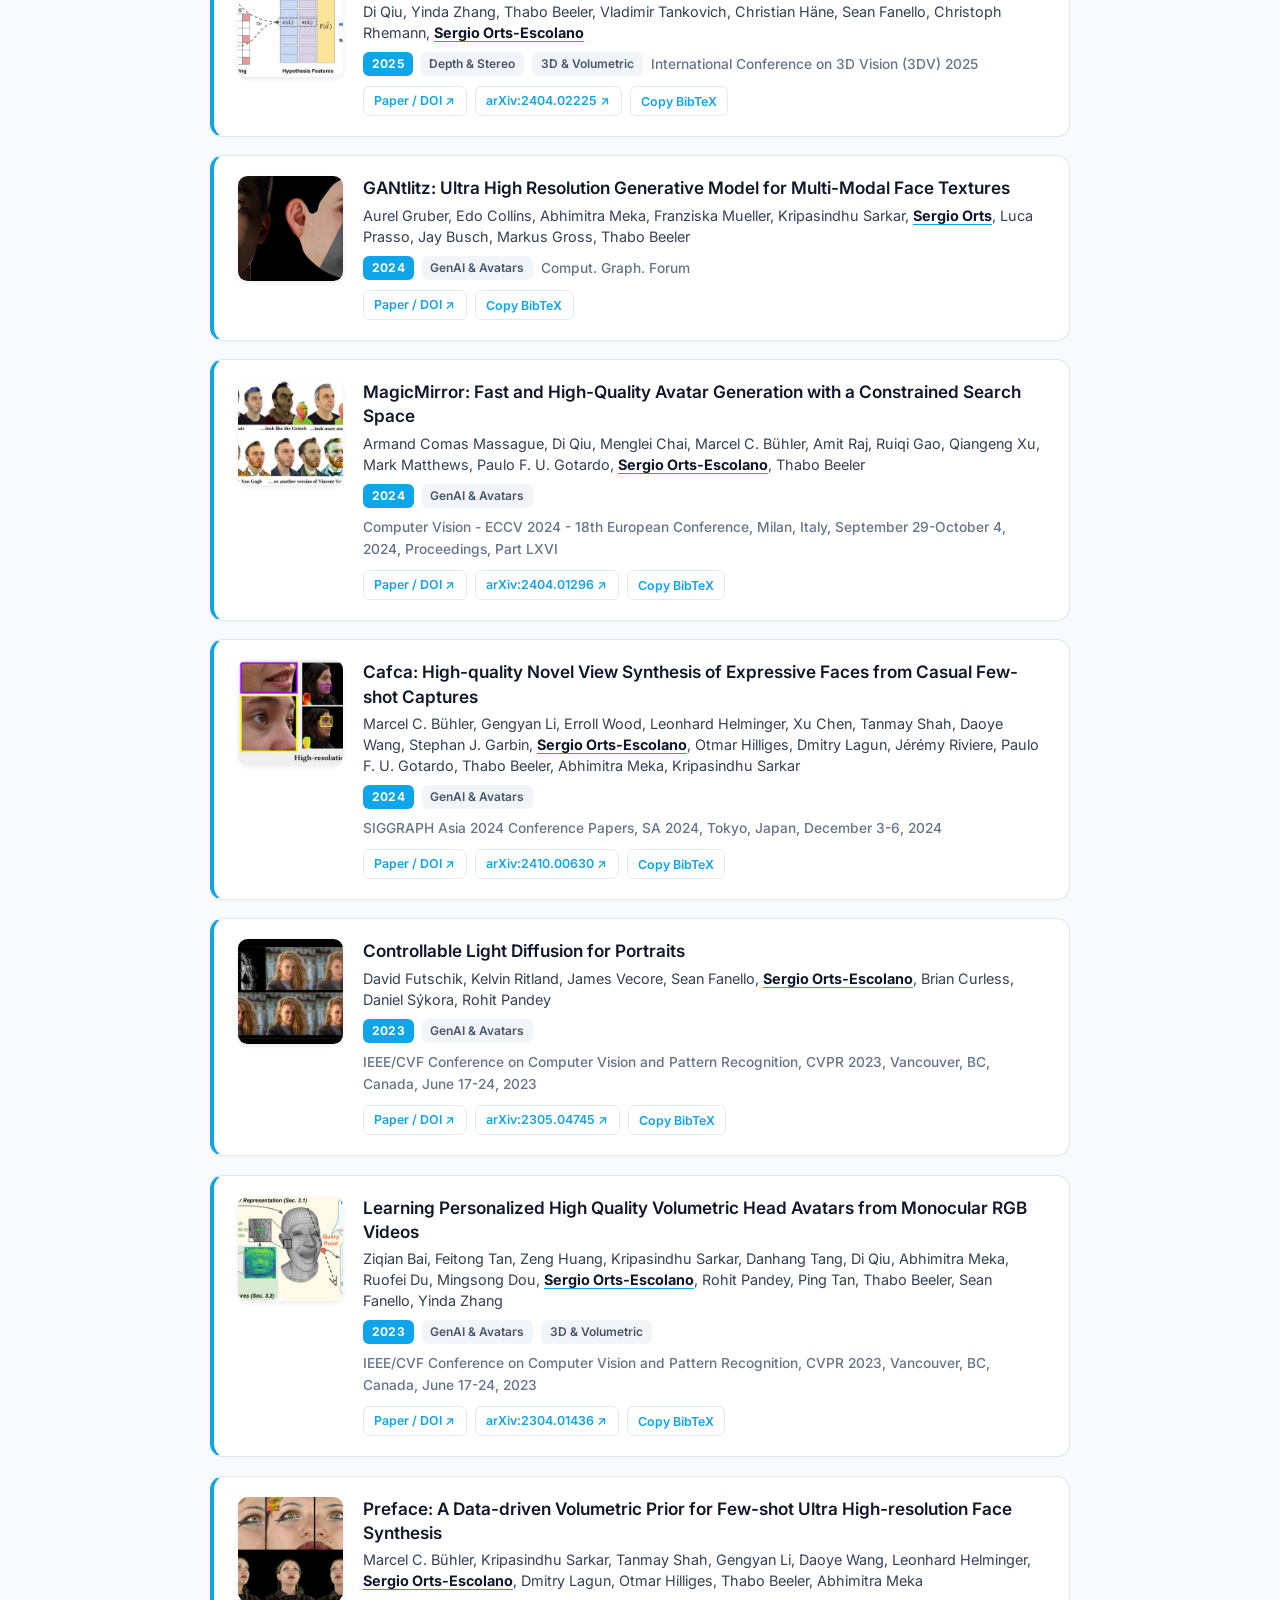
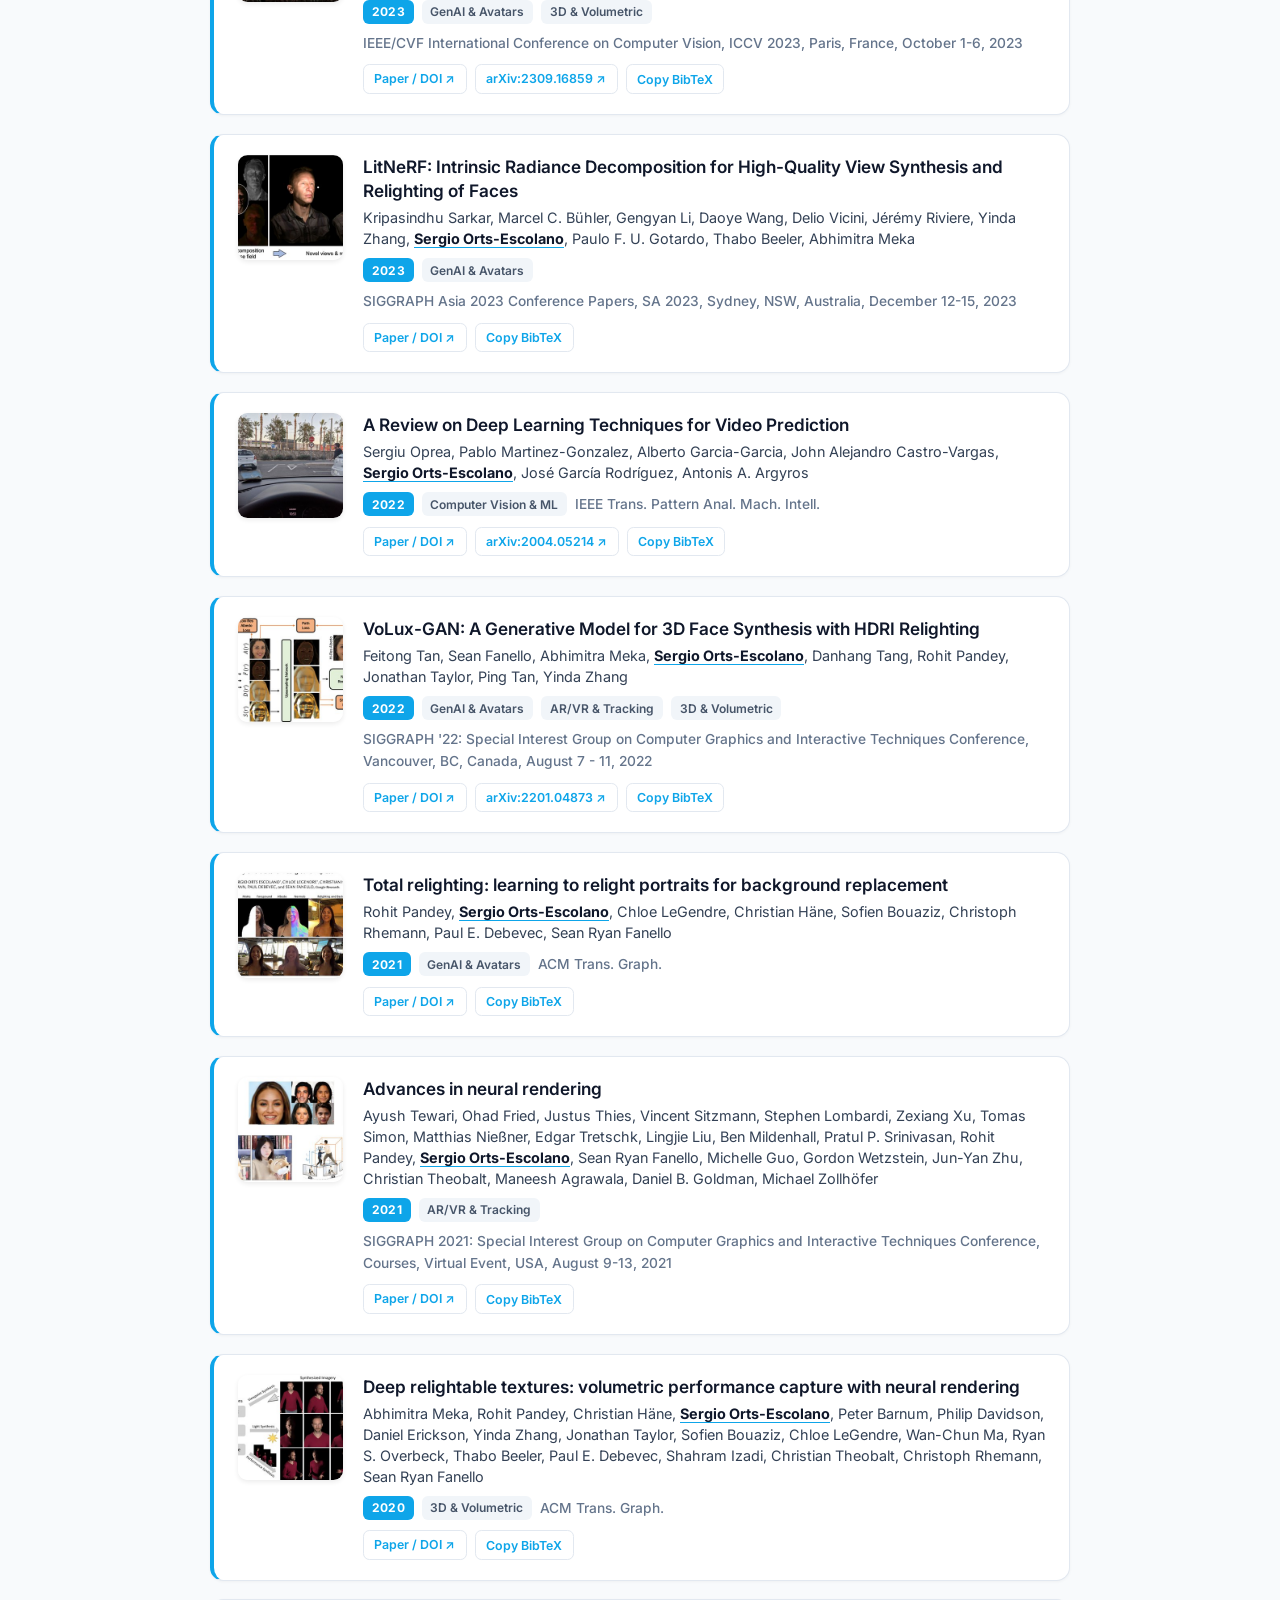
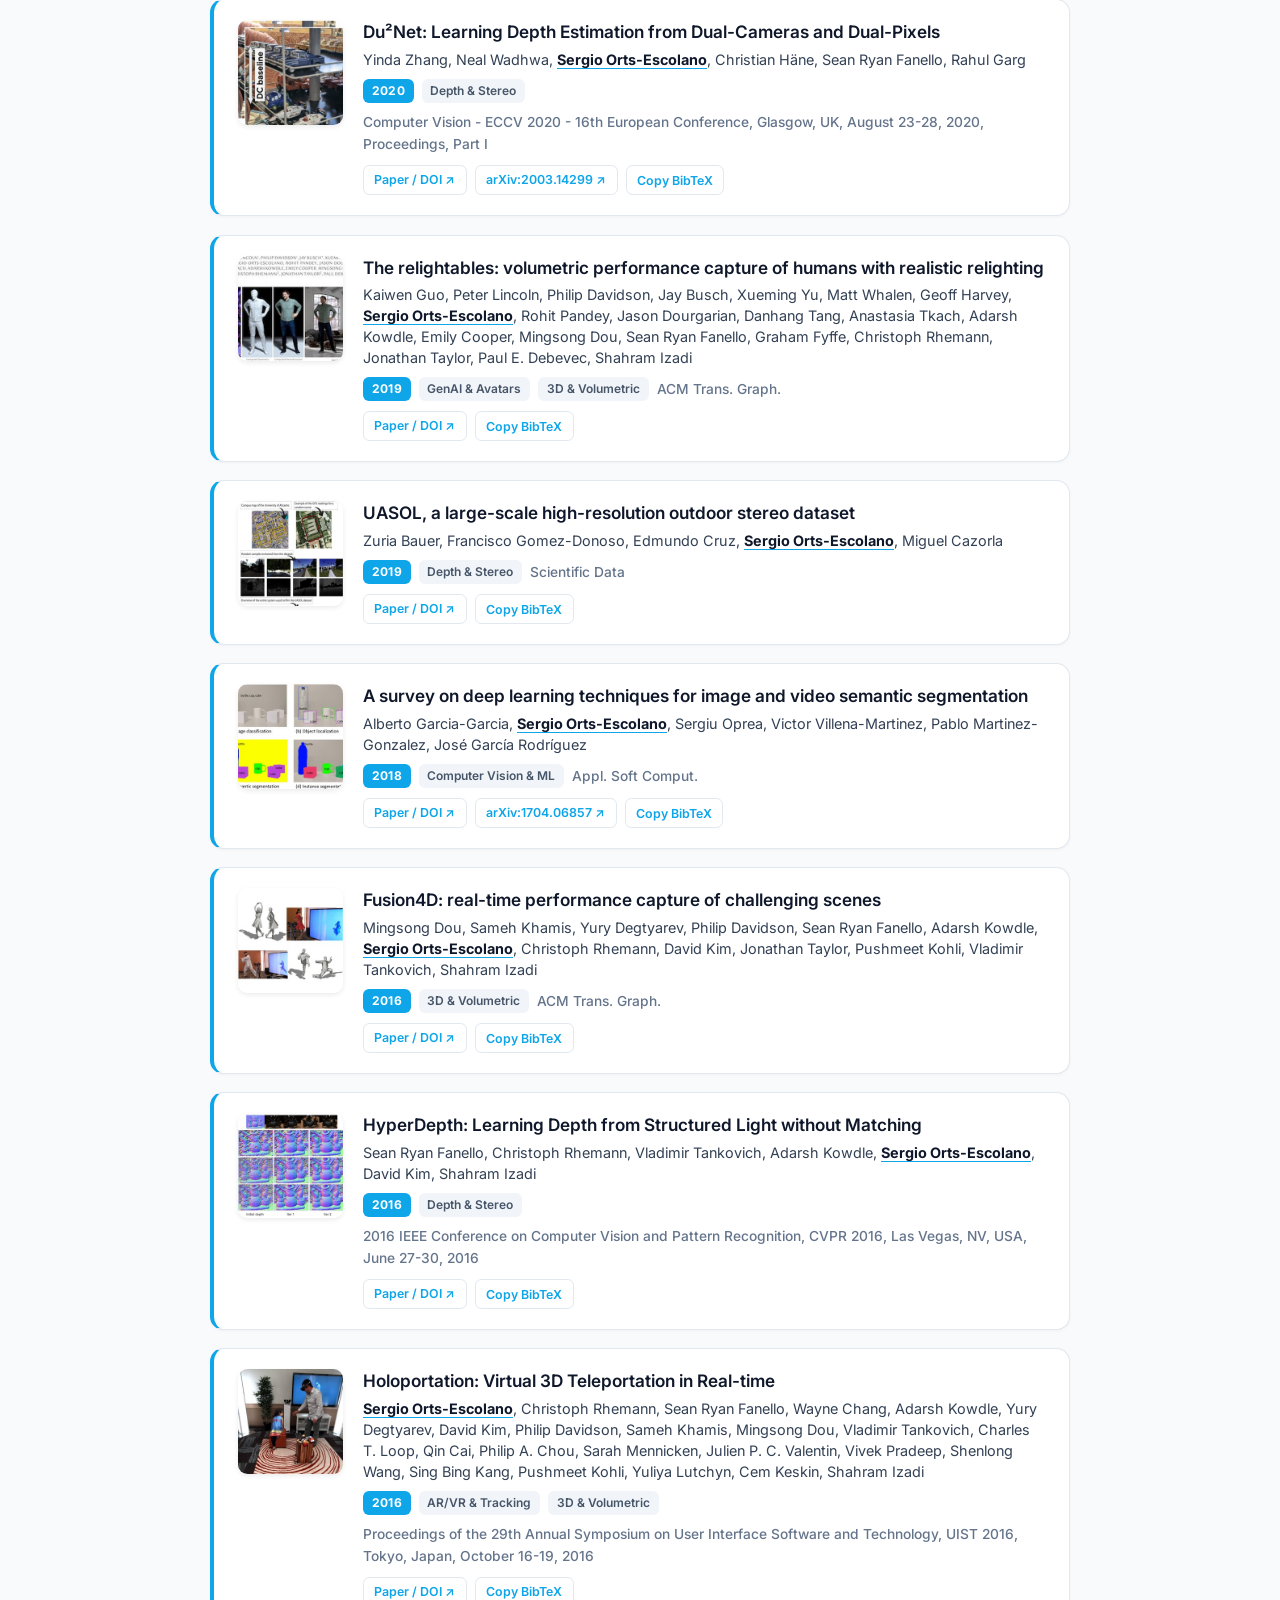
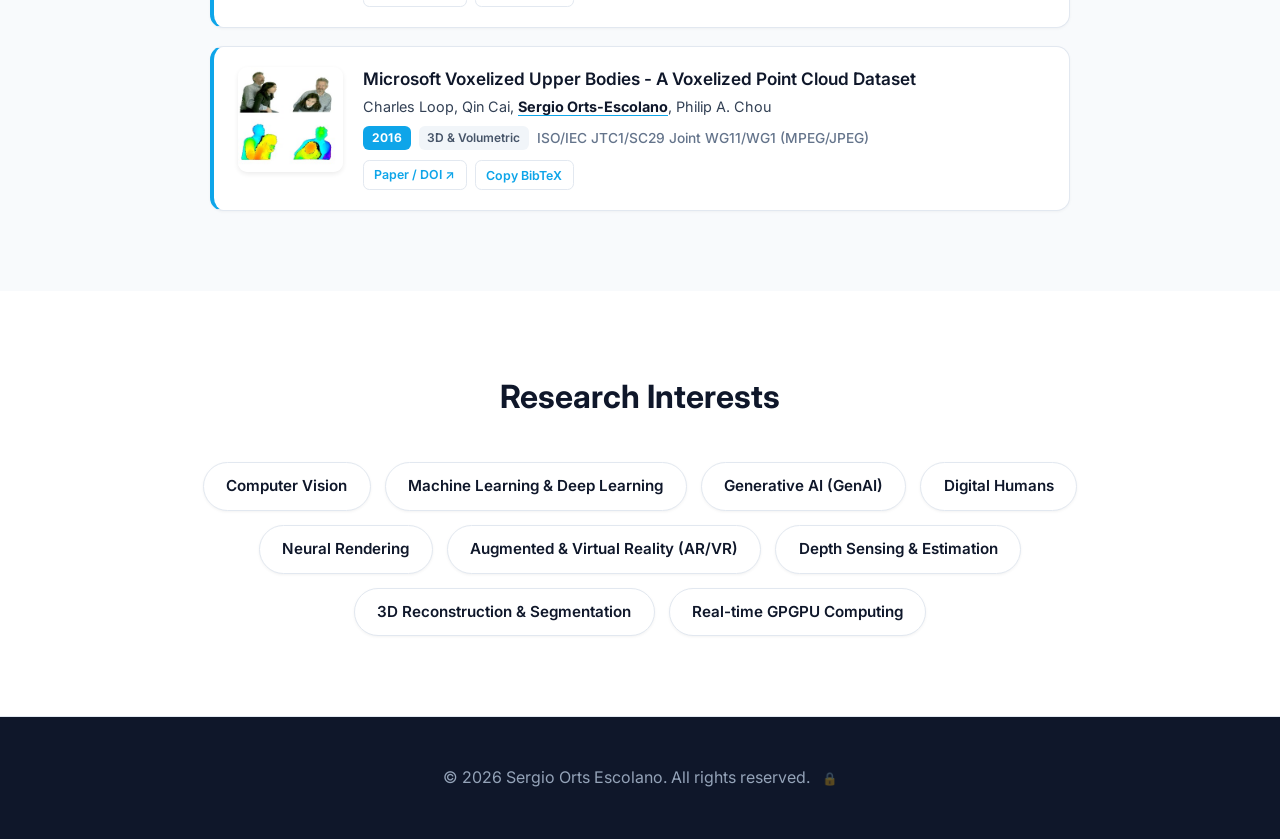
==== commit 346ef2d6: "Add full-size expansion and standalone 3D GNM viewer window" ====
--- a/index.html
+++ b/index.html
@@ -29,7 +29,7 @@
     <meta http-equiv="Cache-Control" content="no-cache, no-store, must-revalidate">
     <meta http-equiv="Pragma" content="no-cache">
     <meta http-equiv="Expires" content="0">
-    <link rel="stylesheet" href="style.css?v=20261112a">
+    <link rel="stylesheet" href="style.css?v=20261116a">
     <script>
         (function () {
             const savedTheme = localStorage.getItem('theme');
@@ -209,10 +209,10 @@
             </p>
         </div>
     </footer>
-    <script src="scripts/publications.js?v=20261112a"></script>
-    <script src="scripts/gnm_viewer.js?v=20261112a"></script>
-    <script src="scripts/retro8bit.js?v=20261112a"></script>
-    <script src="scripts/admin.js?v=20261112a"></script>
+    <script src="scripts/publications.js?v=20261116a"></script>
+    <script src="scripts/gnm_viewer.js?v=20261116a"></script>
+    <script src="scripts/retro8bit.js?v=20261116a"></script>
+    <script src="scripts/admin.js?v=20261116a"></script>
 </body>
 
 </html>
--- a/style.css
+++ b/style.css
@@ -1750,8 +1750,80 @@
     display: flex;
     align-items: center;
     justify-content: space-between;
-    gap: 0.5rem;
+    gap: 0.4rem;
     margin-bottom: 0.75rem;
+}
+
+.gnm-header-actions {
+    display: inline-flex;
+    align-items: center;
+    gap: 0.32rem;
+}
+
+.gnm-viewer-card.is-compact .gnm-header-actions {
+    width: 100%;
+    flex-direction: column;
+}
+
+.gnm-viewer-card.is-compact .gnm-viewer-action-btn {
+    display: none;
+}
+
+.gnm-viewer-action-btn {
+    background: var(--light-bg);
+    border: 1px solid var(--border-color);
+    color: var(--primary-color);
+    font-family: var(--font-family);
+    font-size: 0.72rem;
+    font-weight: 700;
+    padding: 0.26rem 0.5rem;
+    border-radius: 0.42rem;
+    cursor: pointer;
+    white-space: nowrap;
+    transition: all 0.15s ease;
+}
+
+.gnm-viewer-action-btn:hover,
+.gnm-viewer-action-btn.is-active {
+    background: #329ced;
+    border-color: #329ced;
+    color: #FFFFFF;
+}
+
+/* Full-Size Expanded Overlay Window Mode */
+.gnm-viewer-card.is-fullsize {
+    position: fixed !important;
+    top: 1rem !important;
+    left: 1rem !important;
+    right: 1rem !important;
+    bottom: 1rem !important;
+    width: auto !important;
+    max-width: none !important;
+    height: auto !important;
+    margin: 0 !important;
+    z-index: 2500 !important;
+    display: flex;
+    flex-direction: column;
+    padding: 1.15rem 1.35rem !important;
+    background: rgba(11, 17, 32, 0.96) !important;
+    border: 1px solid #329ced !important;
+    box-shadow: 0 25px 60px rgba(0, 0, 0, 0.65) !important;
+    transition: none !important;
+}
+
+.gnm-viewer-card.is-fullsize .gnm-viewer-title {
+    color: #f8fafc;
+    font-size: 0.95rem;
+}
+
+.gnm-viewer-card.is-fullsize .gnm-viewer-body {
+    flex: 1;
+    min-height: 0;
+}
+
+.gnm-viewer-card.is-fullsize .gnm-canvas-wrap {
+    flex: 1;
+    height: 100% !important;
 }
 
 .gnm-viewer-card.is-compact .gnm-viewer-header {
@@ -2218,10 +2290,11 @@
 }
 
 html[data-retro="8bit"] .gnm-viewer-toggle-btn,
+html[data-retro="8bit"] .gnm-viewer-action-btn,
 html[data-retro="8bit"] .news-spine-toggle-btn,
 html[data-retro="8bit"] .gnm-ctrl-chip {
     font-family: 'Press Start 2P', monospace;
-    font-size: 0.56rem;
+    font-size: 0.52rem;
     border-radius: 0 !important;
     border: 2px solid #FFFFFF;
     background: #183C8C;
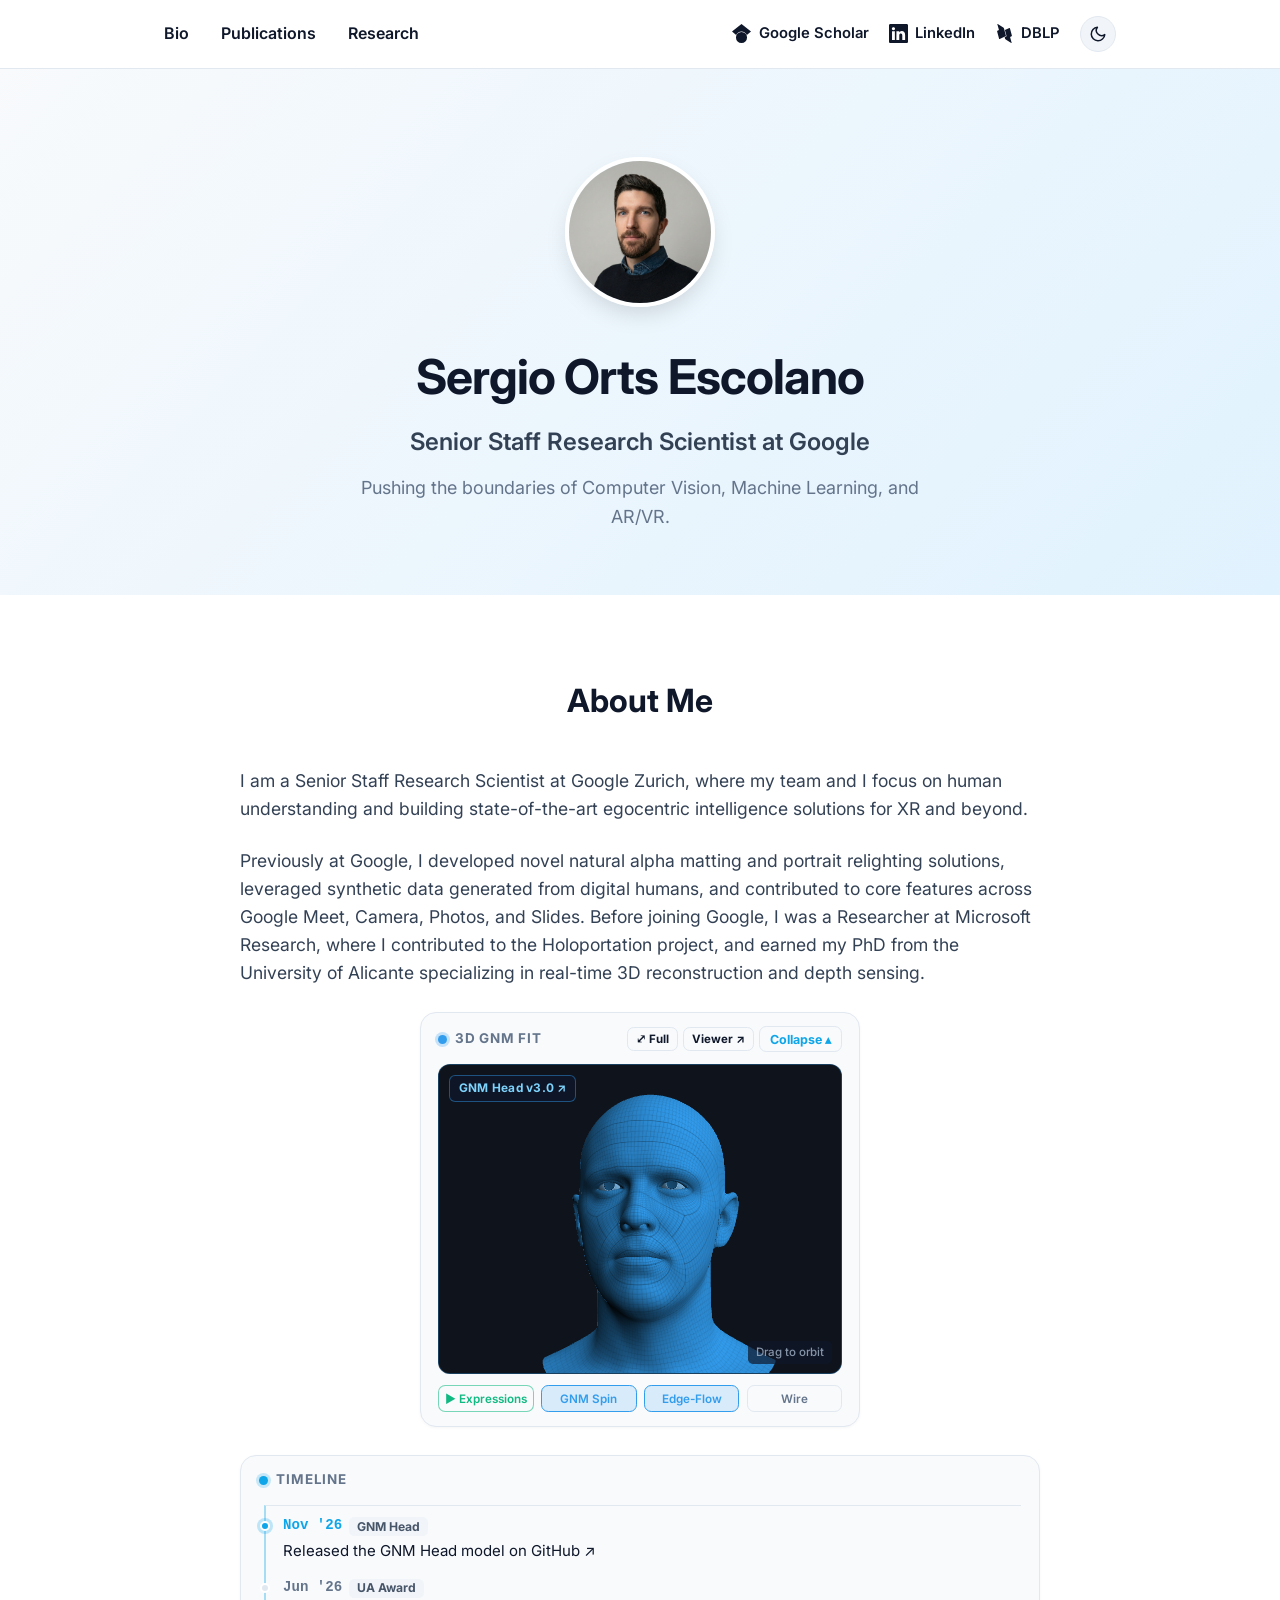
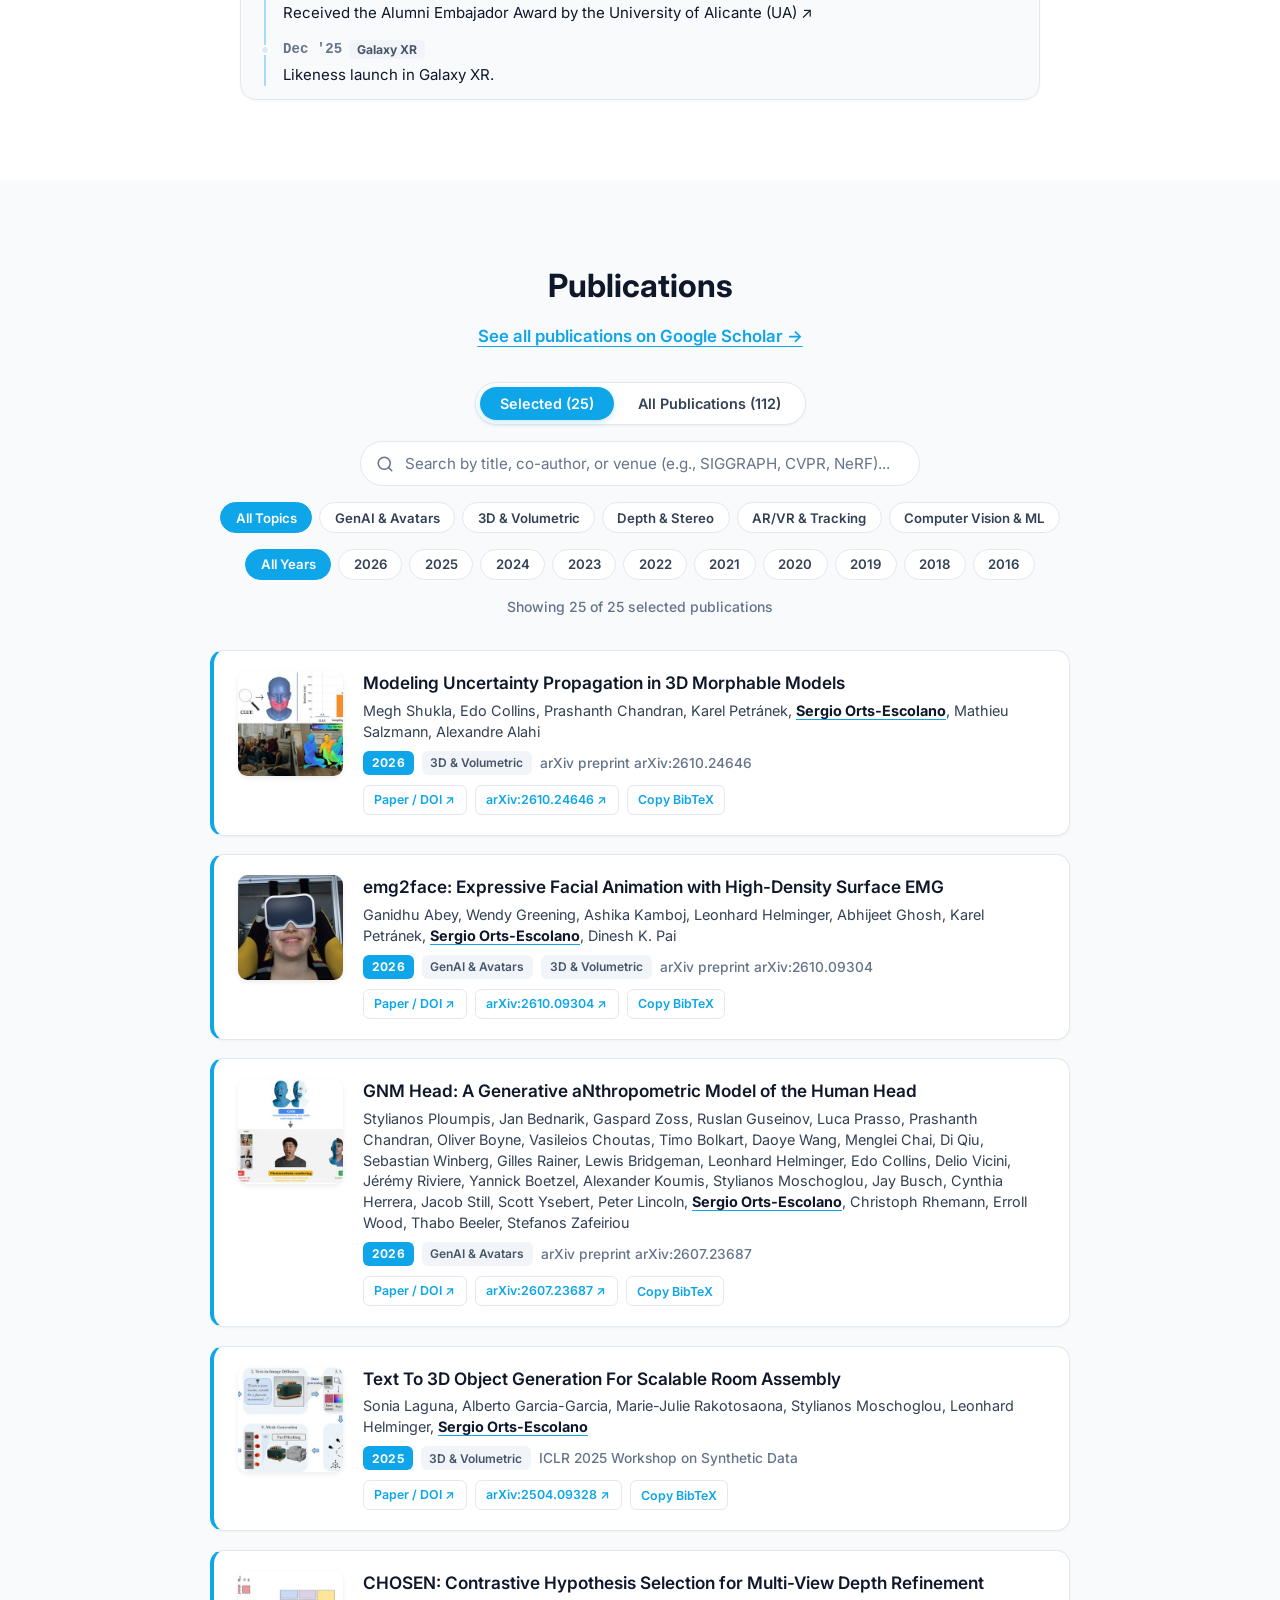
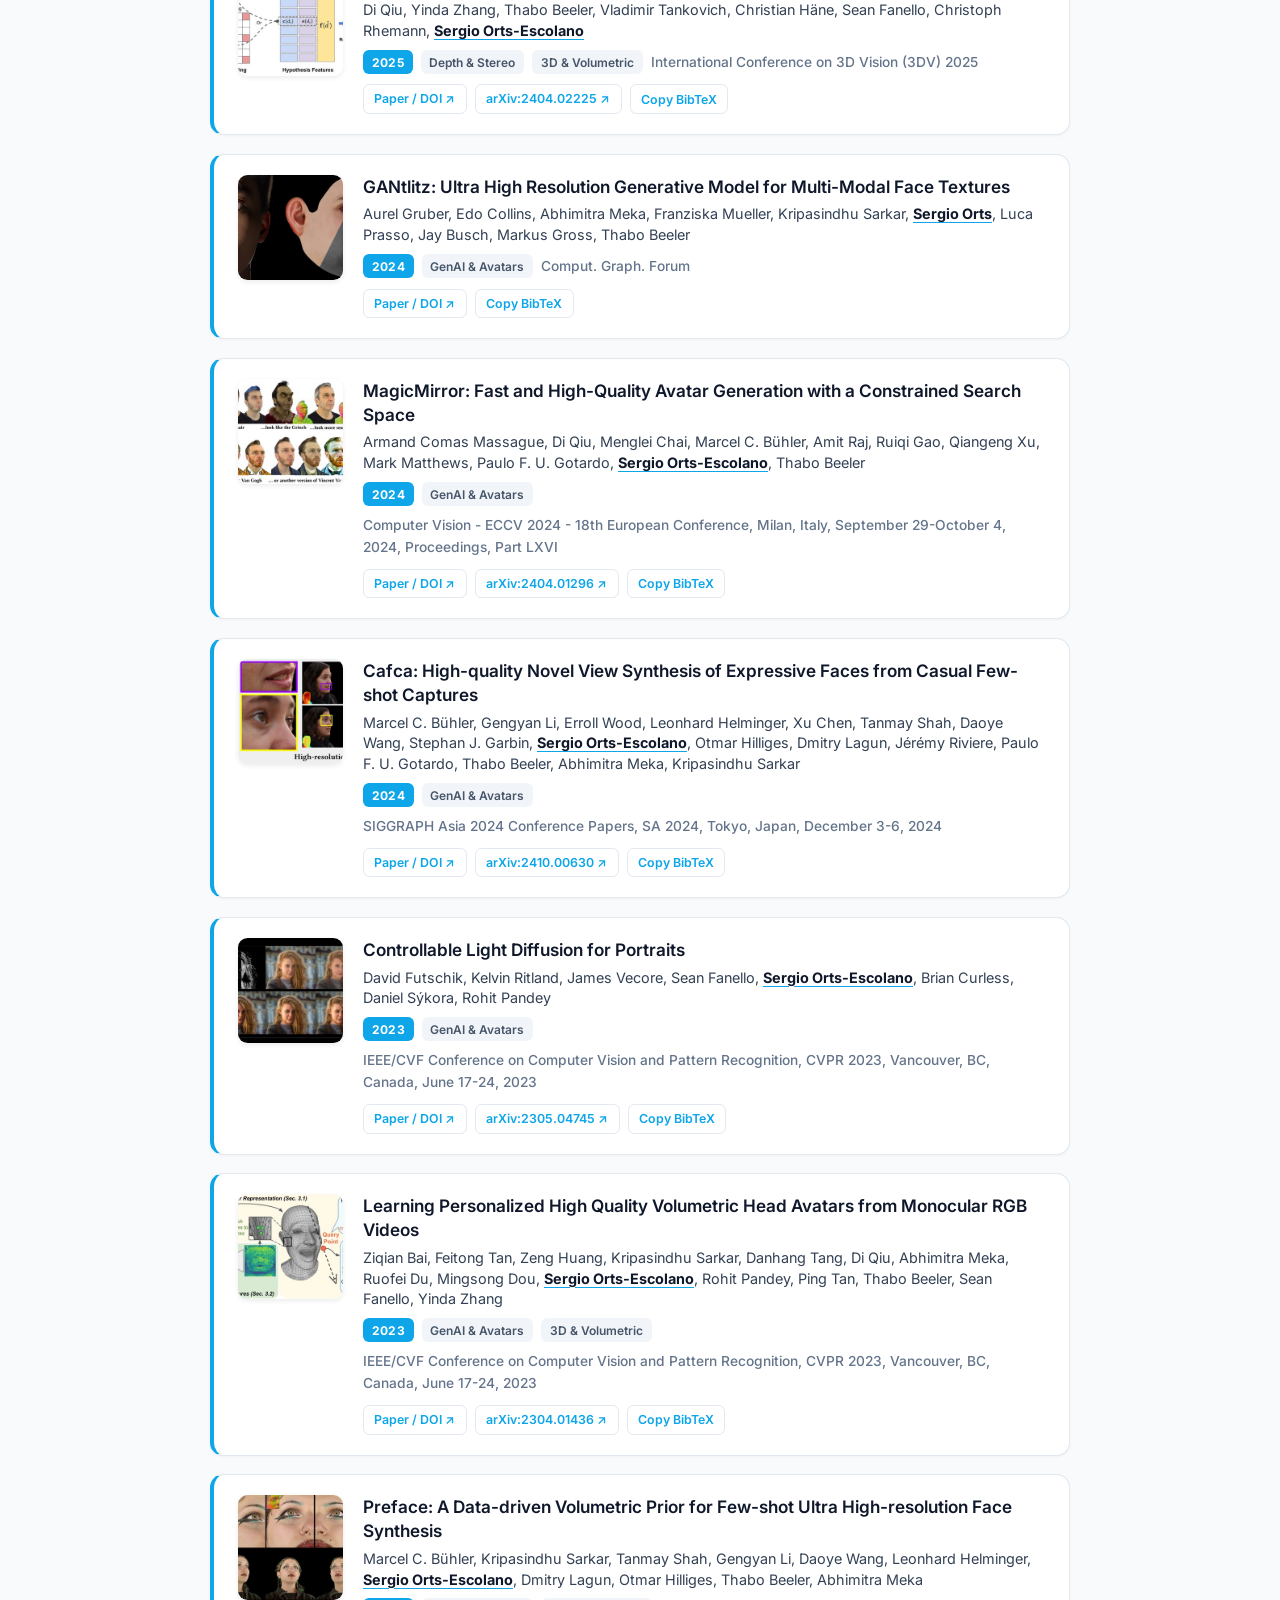
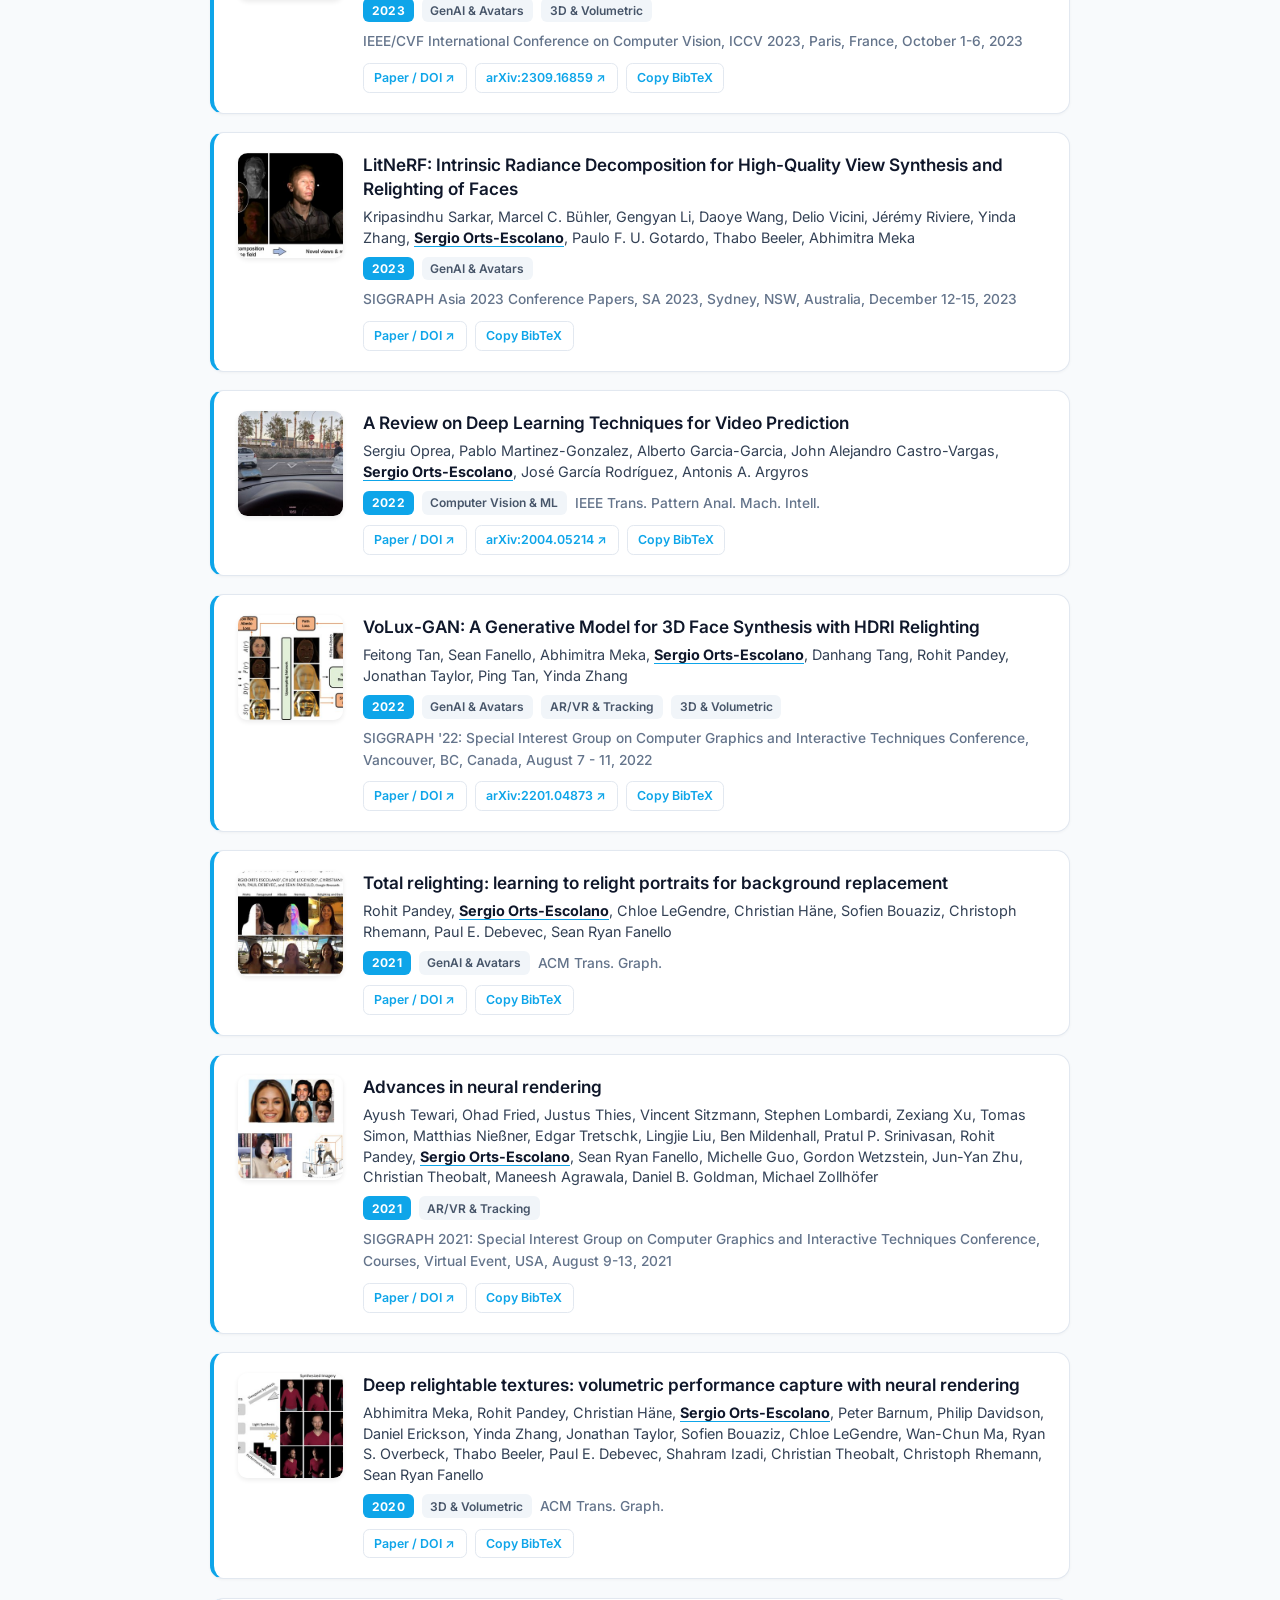
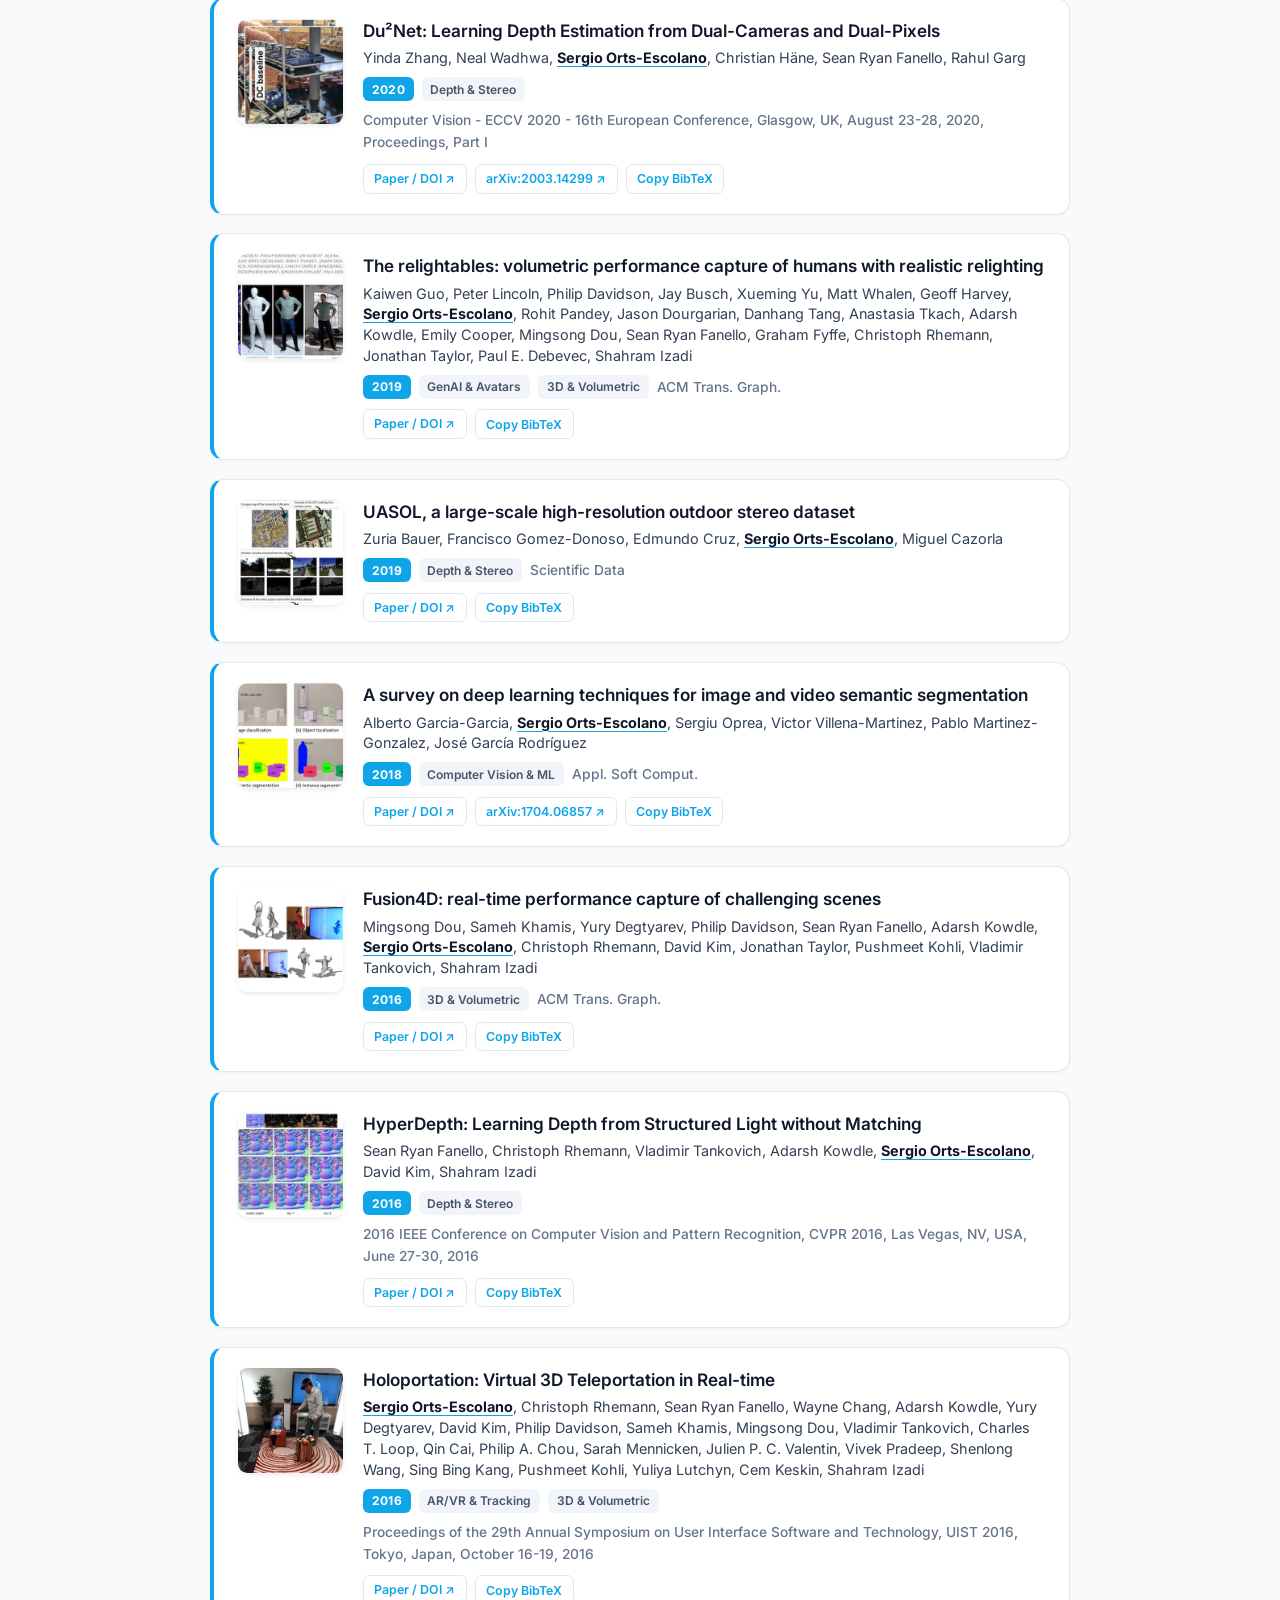
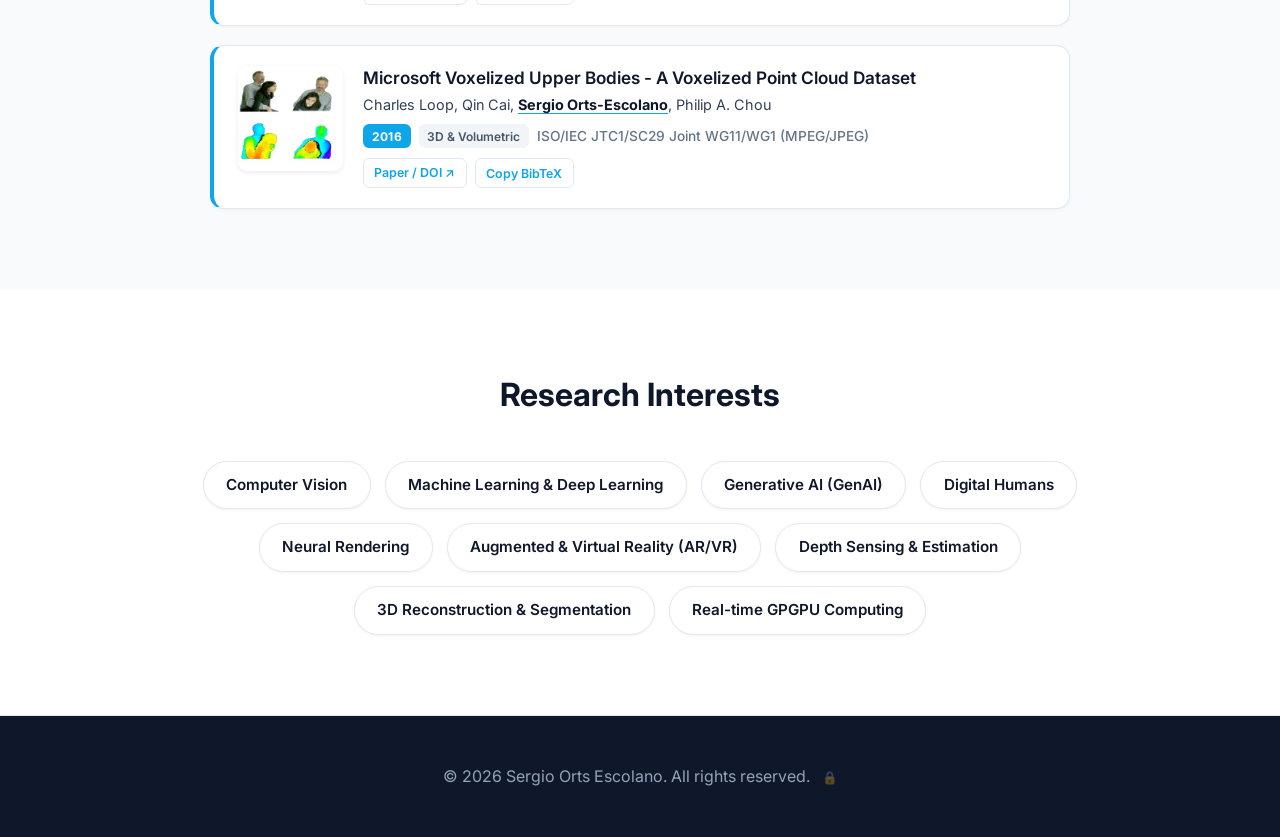
==== commit 0d2c9fe7: "Add Play Expressions animation button and 8 GNM semantic facial expressions" ====
--- a/index.html
+++ b/index.html
@@ -29,7 +29,7 @@
     <meta http-equiv="Cache-Control" content="no-cache, no-store, must-revalidate">
     <meta http-equiv="Pragma" content="no-cache">
     <meta http-equiv="Expires" content="0">
-    <link rel="stylesheet" href="style.css?v=20261116a">
+    <link rel="stylesheet" href="style.css?v=20261116b">
     <script>
         (function () {
             const savedTheme = localStorage.getItem('theme');
@@ -209,10 +209,10 @@
             </p>
         </div>
     </footer>
-    <script src="scripts/publications.js?v=20261116a"></script>
-    <script src="scripts/gnm_viewer.js?v=20261116a"></script>
-    <script src="scripts/retro8bit.js?v=20261116a"></script>
-    <script src="scripts/admin.js?v=20261116a"></script>
+    <script src="scripts/publications.js?v=20261116b"></script>
+    <script src="scripts/gnm_viewer.js?v=20261116b"></script>
+    <script src="scripts/retro8bit.js?v=20261116b"></script>
+    <script src="scripts/admin.js?v=20261116b"></script>
 </body>
 
 </html>
--- a/style.css
+++ b/style.css
@@ -1952,6 +1952,21 @@
     color: #ffffff;
 }
 
+.gnm-expr-badge {
+    position: absolute;
+    top: 0.6rem;
+    right: 0.65rem;
+    font-size: 0.72rem;
+    font-weight: 700;
+    padding: 0.2rem 0.55rem;
+    border-radius: 0.38rem;
+    background: rgba(16, 185, 129, 0.22);
+    border: 1px solid #10b981;
+    color: #6ee7b7;
+    letter-spacing: 0.02em;
+    pointer-events: none;
+}
+
 .gnm-orbit-hint {
     position: absolute;
     bottom: 0.55rem;
@@ -1978,13 +1993,25 @@
     border: 1px solid var(--border-color);
     color: var(--muted-color);
     font-family: var(--font-family);
-    font-size: 0.78rem;
+    font-size: 0.73rem;
     font-weight: 600;
-    padding: 0.36rem 0.5rem;
+    padding: 0.34rem 0.38rem;
     border-radius: 0.45rem;
     cursor: pointer;
     text-align: center;
+    white-space: nowrap;
     transition: all 0.15s ease;
+}
+
+.gnm-ctrl-chip.gnm-expr-play-btn {
+    border-color: rgba(16, 185, 129, 0.55);
+    color: #10b981;
+}
+
+.gnm-ctrl-chip.gnm-expr-play-btn.is-active {
+    background: rgba(16, 185, 129, 0.18);
+    border-color: #10b981;
+    color: #10b981;
 }
 
 .gnm-ctrl-chip:hover {
